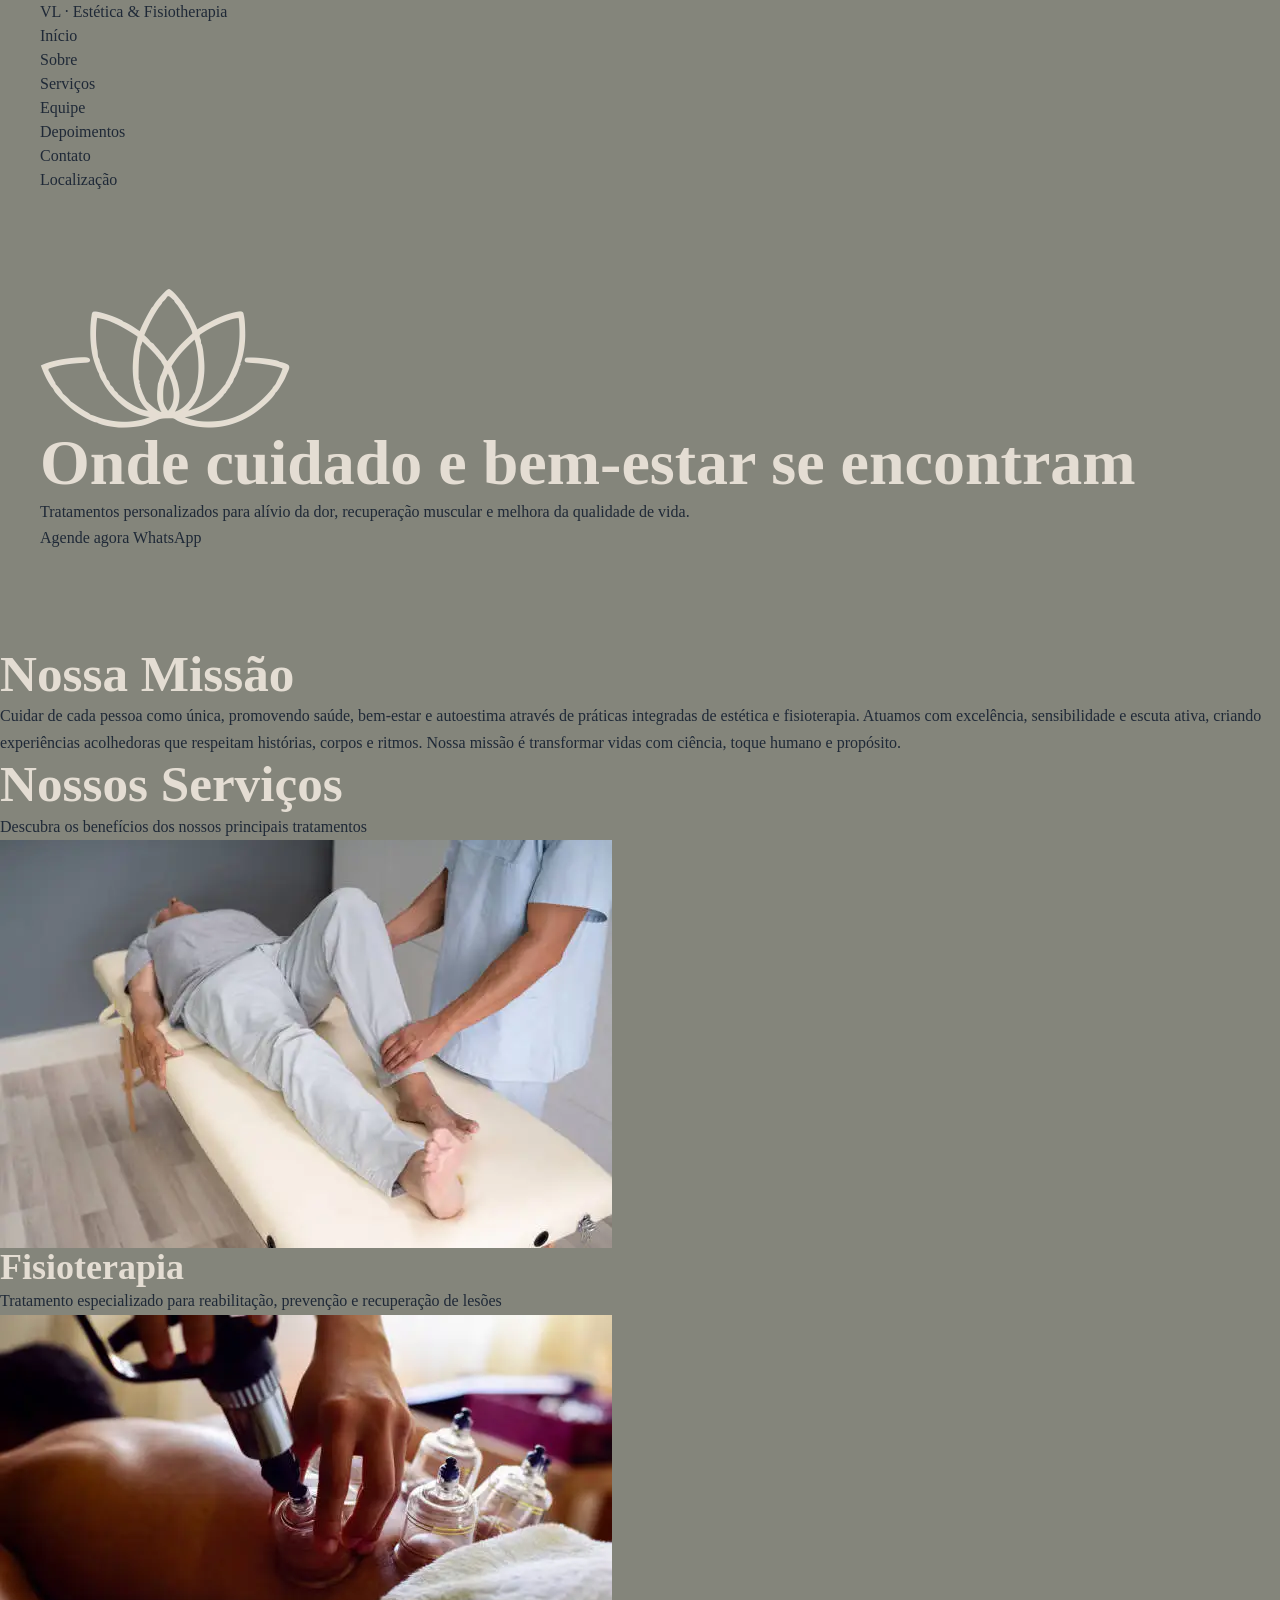
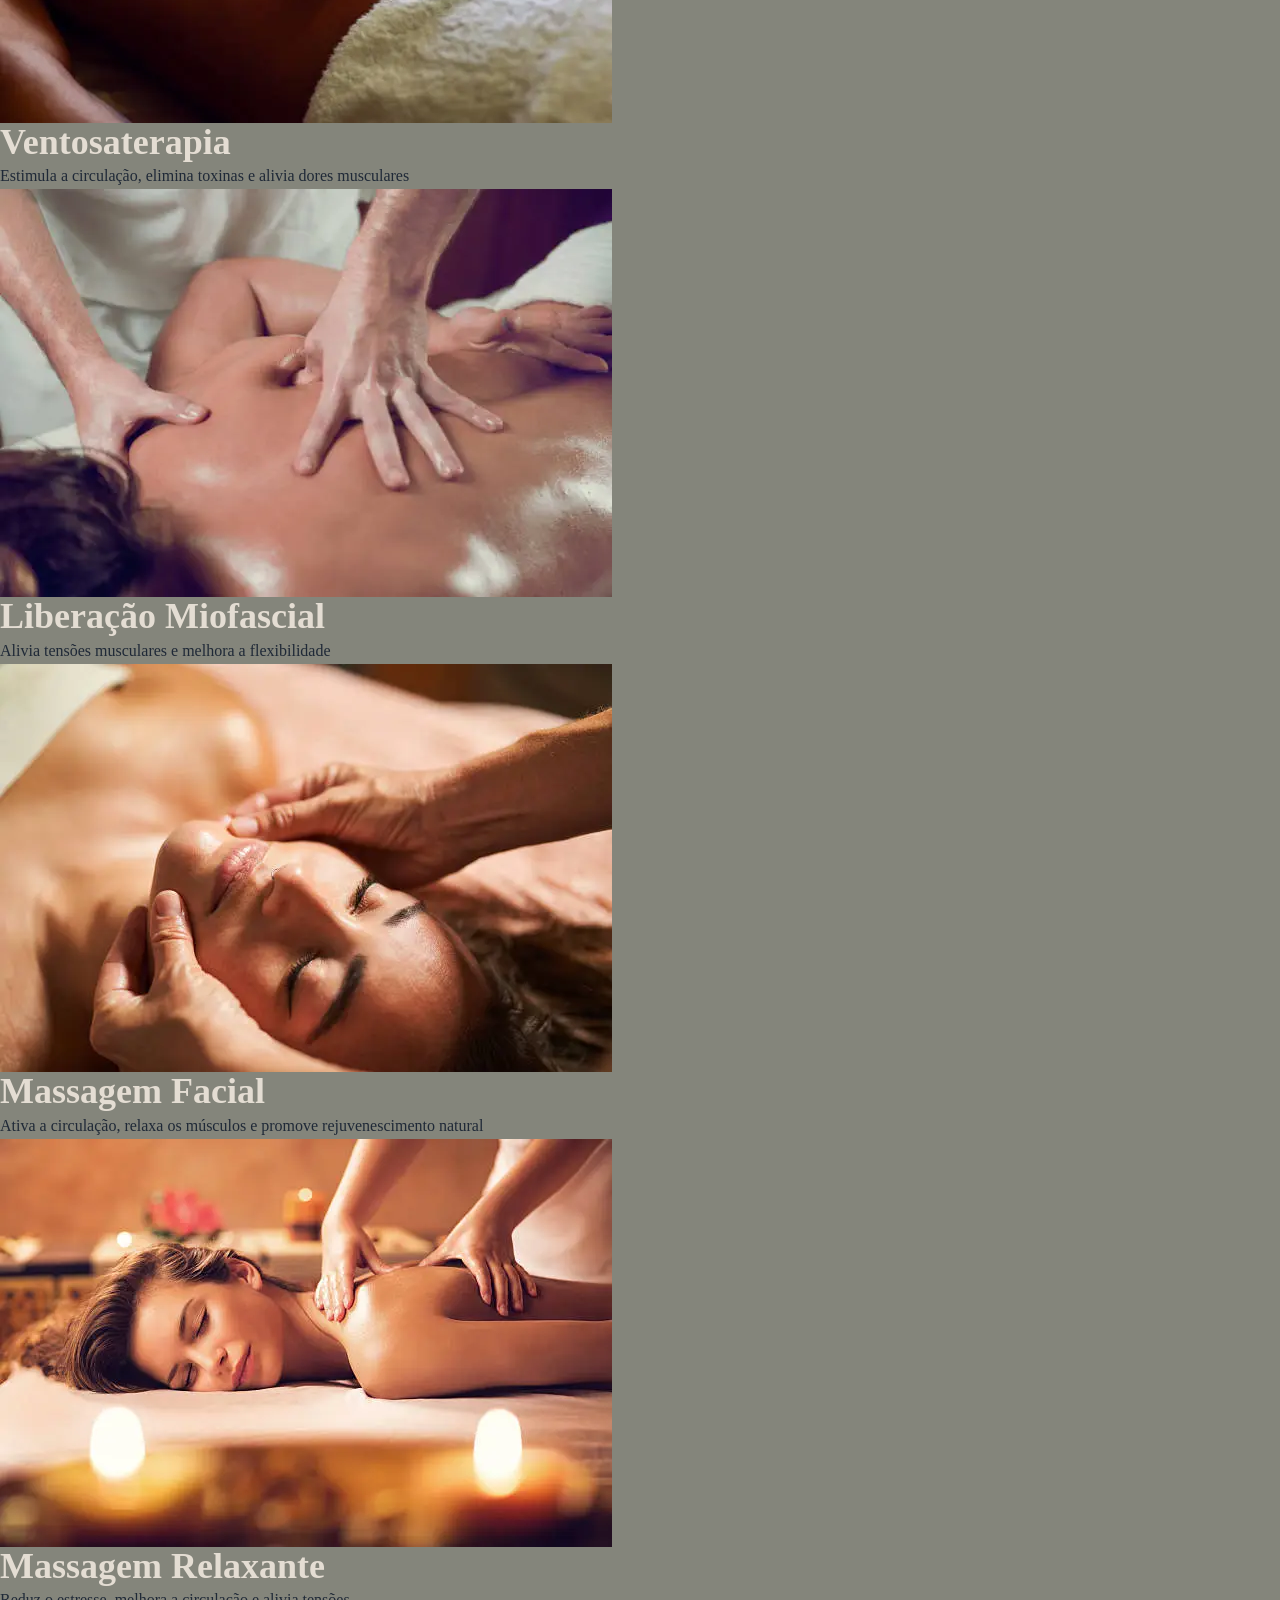
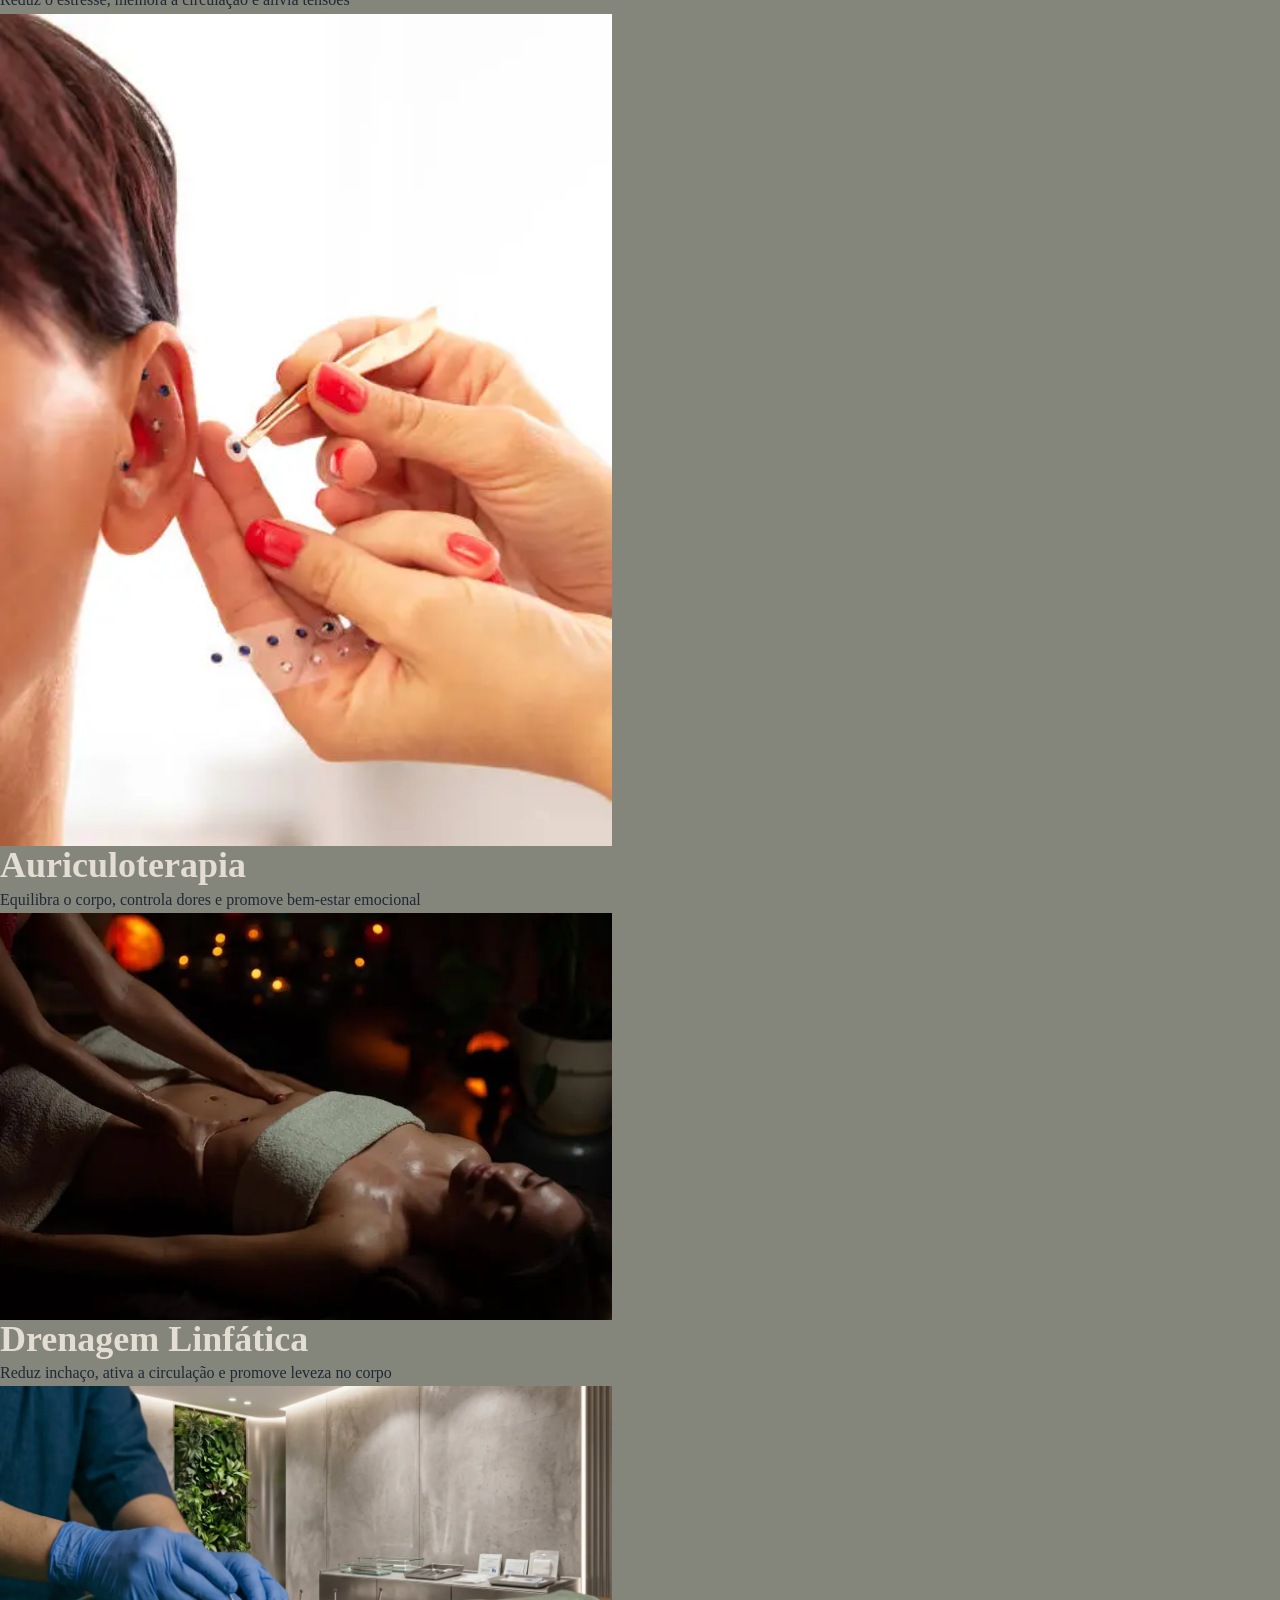
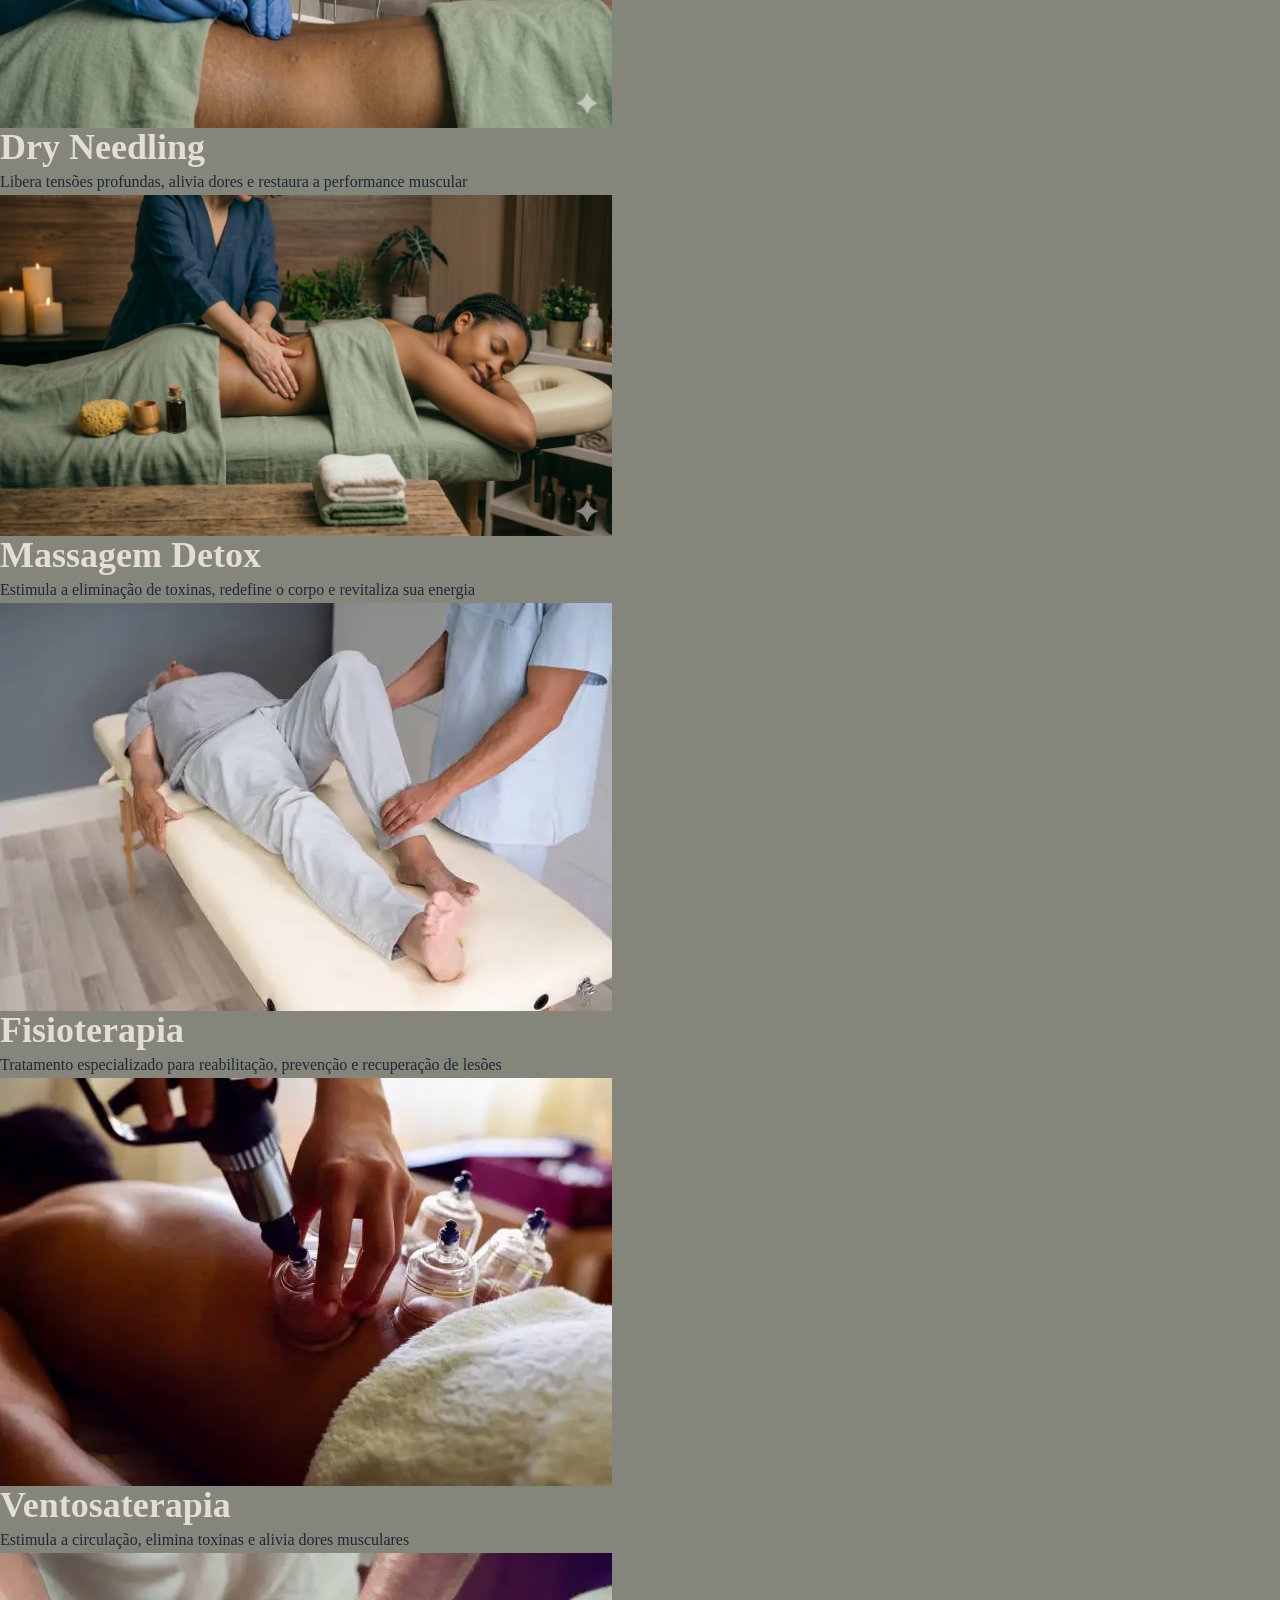
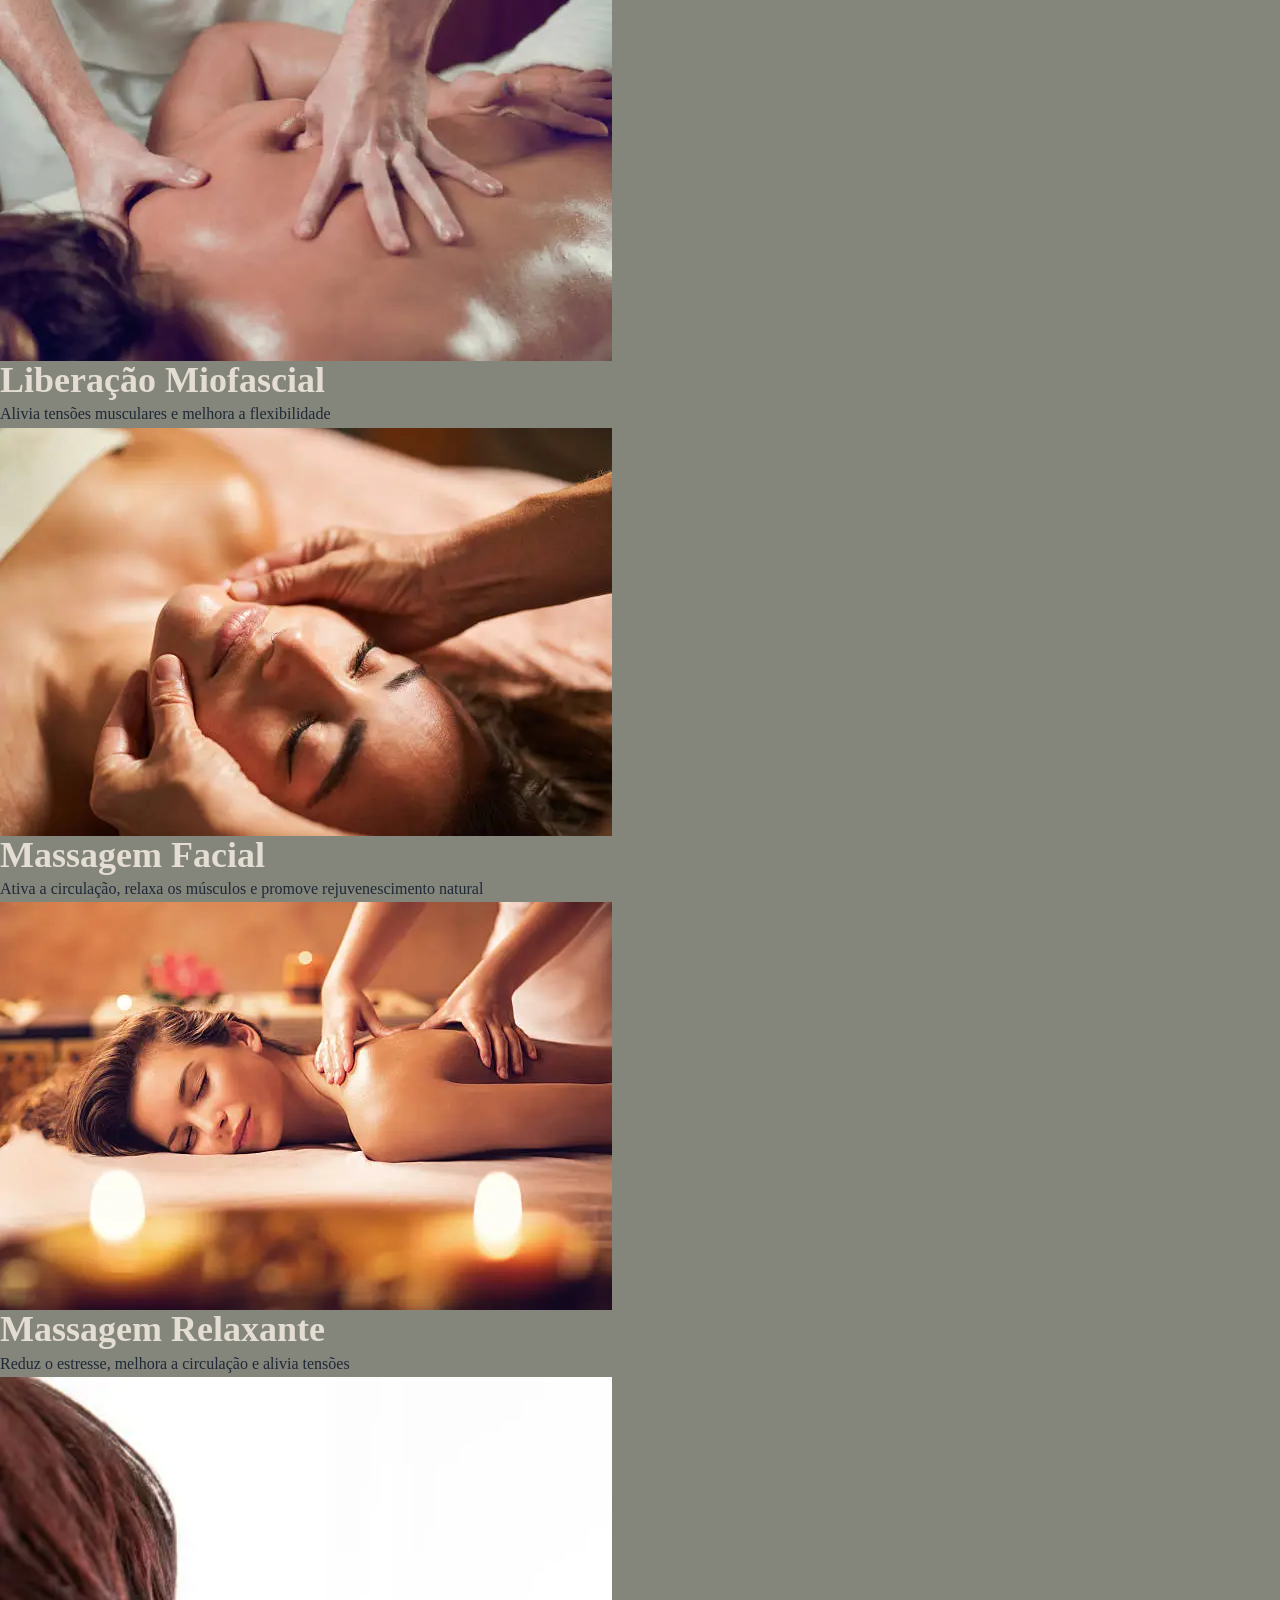
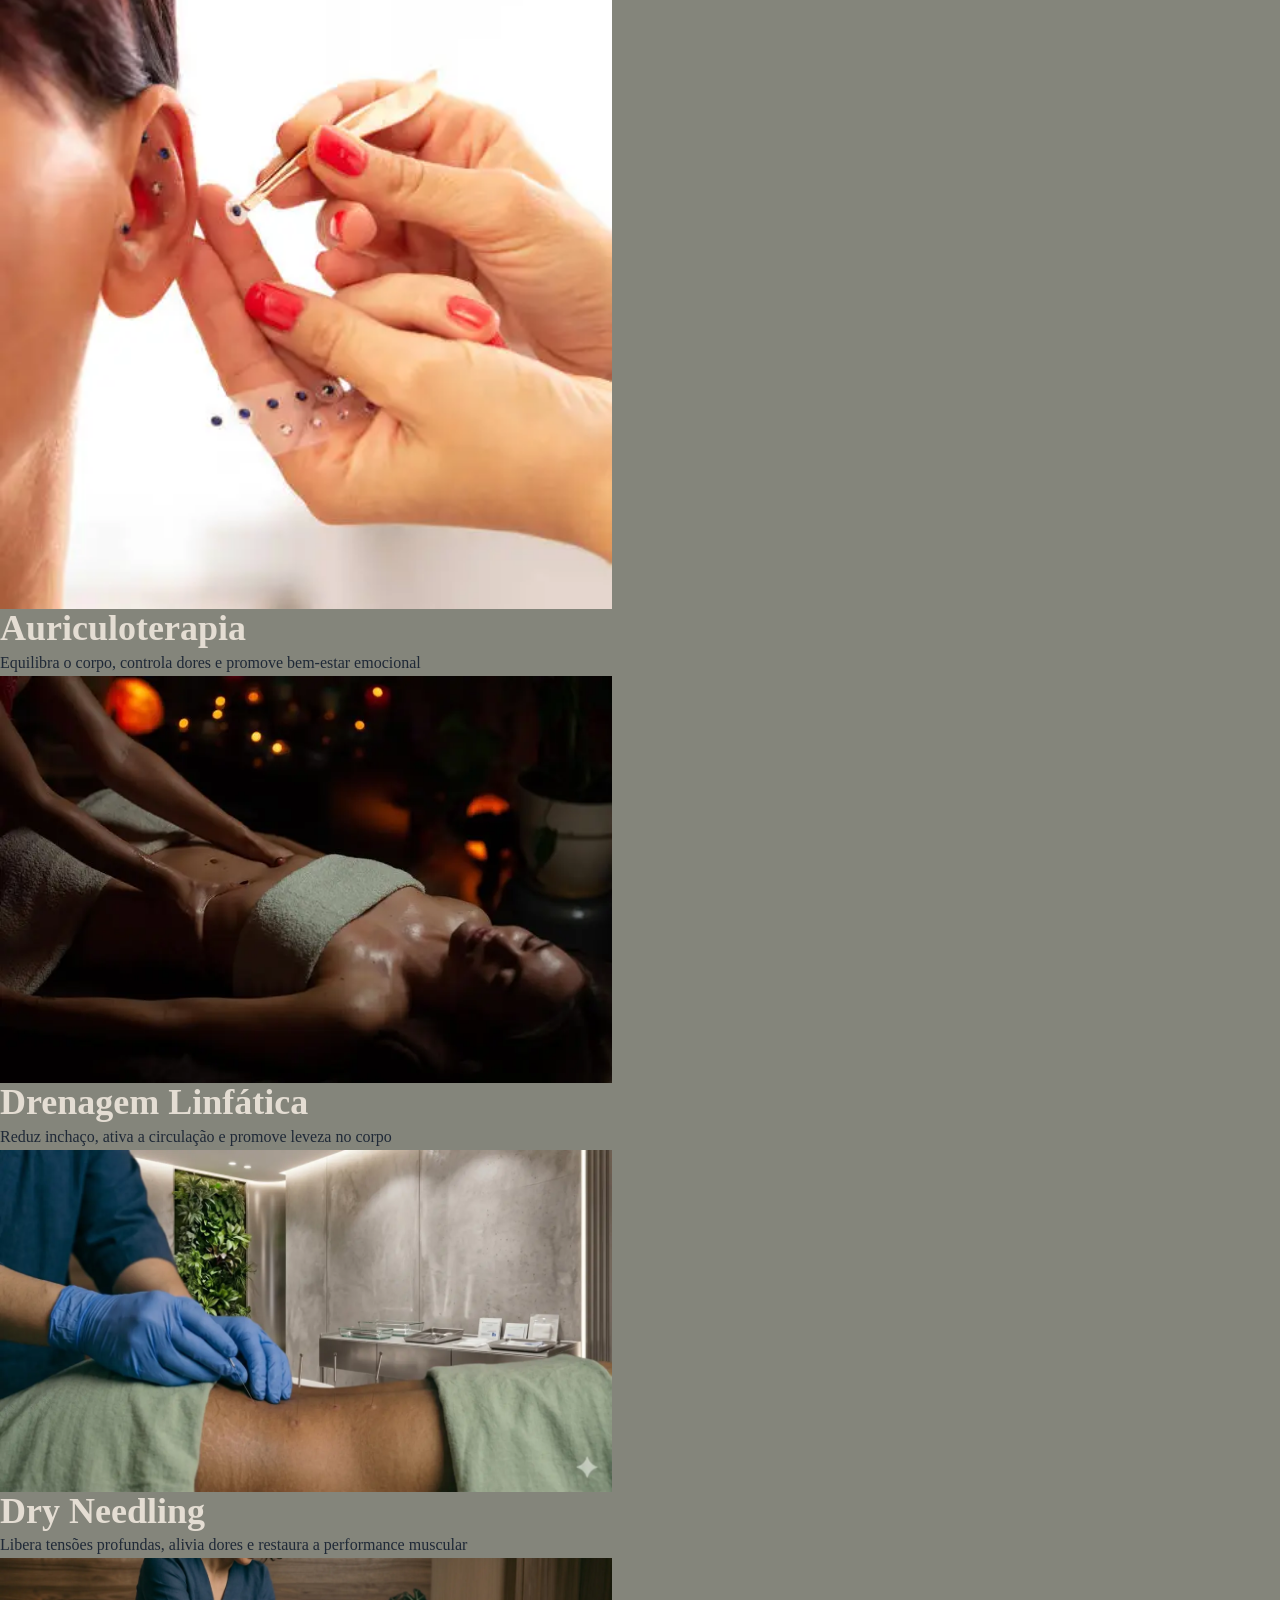
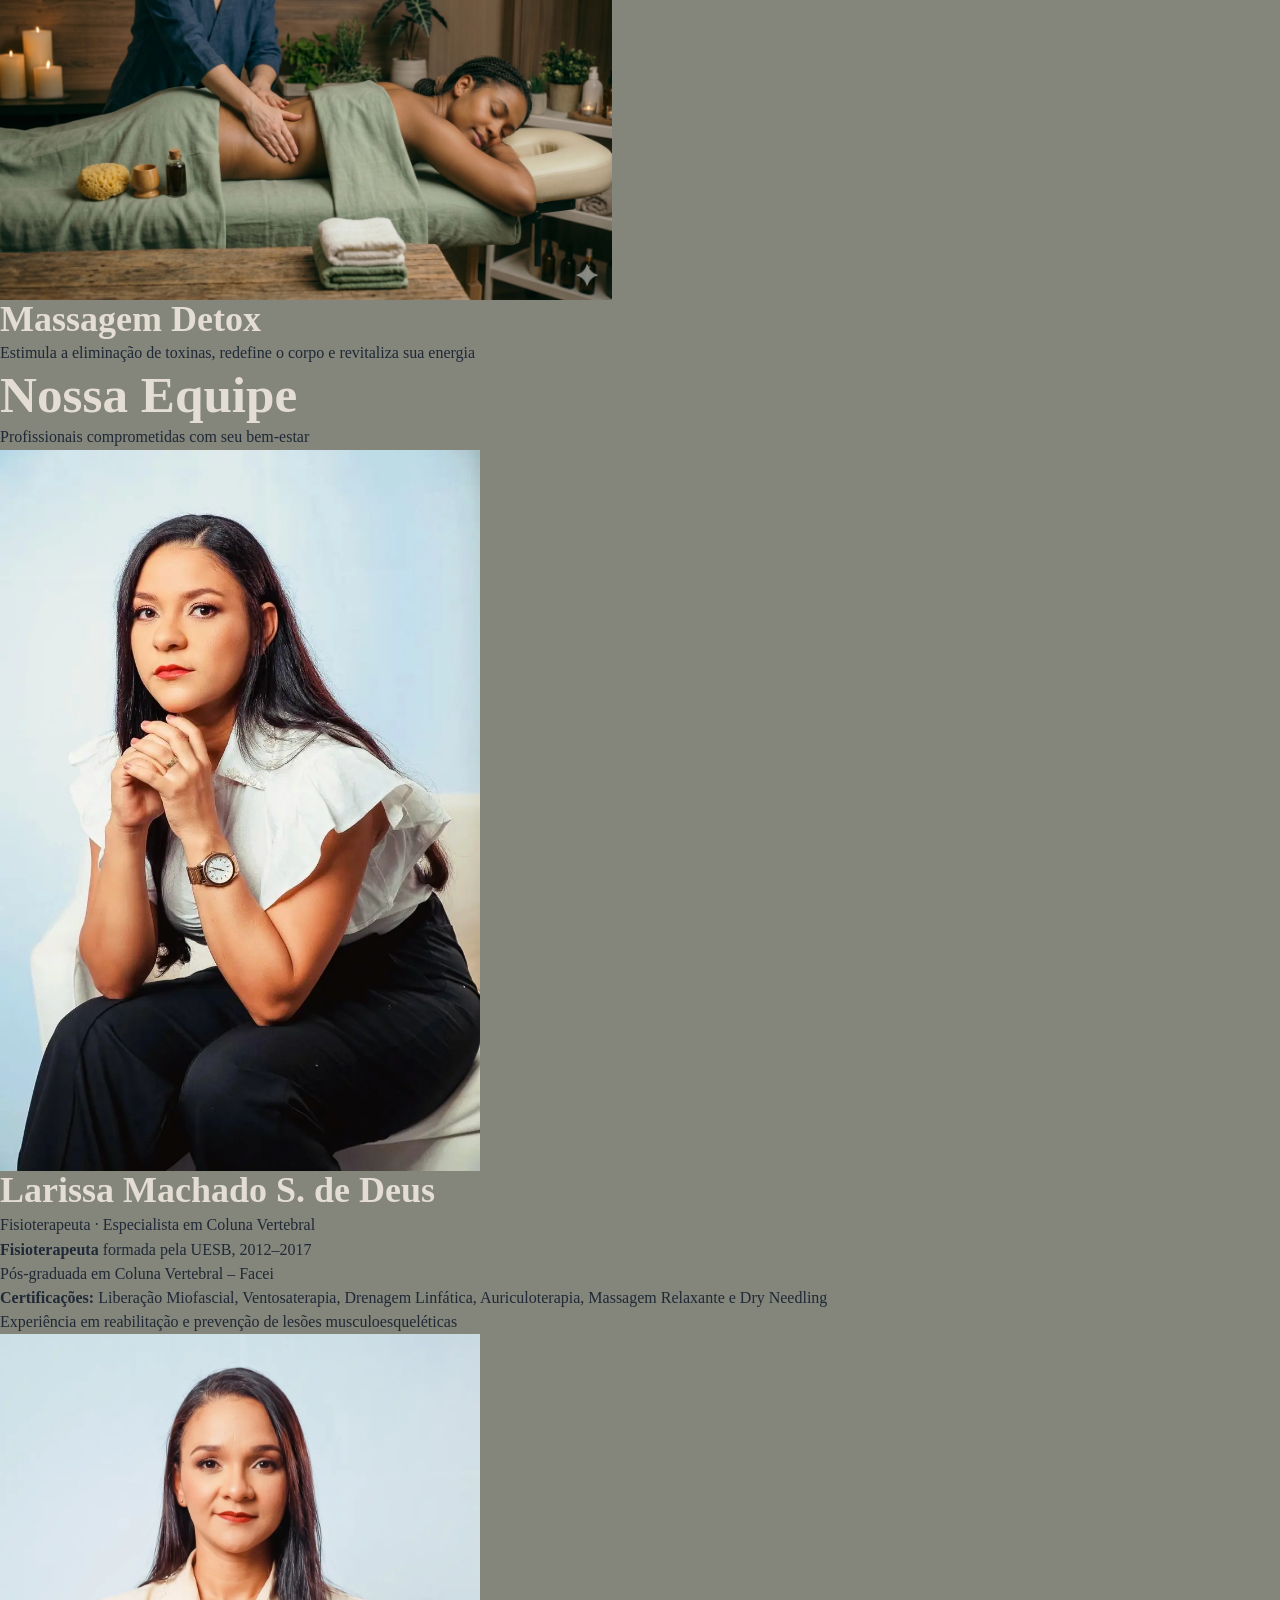
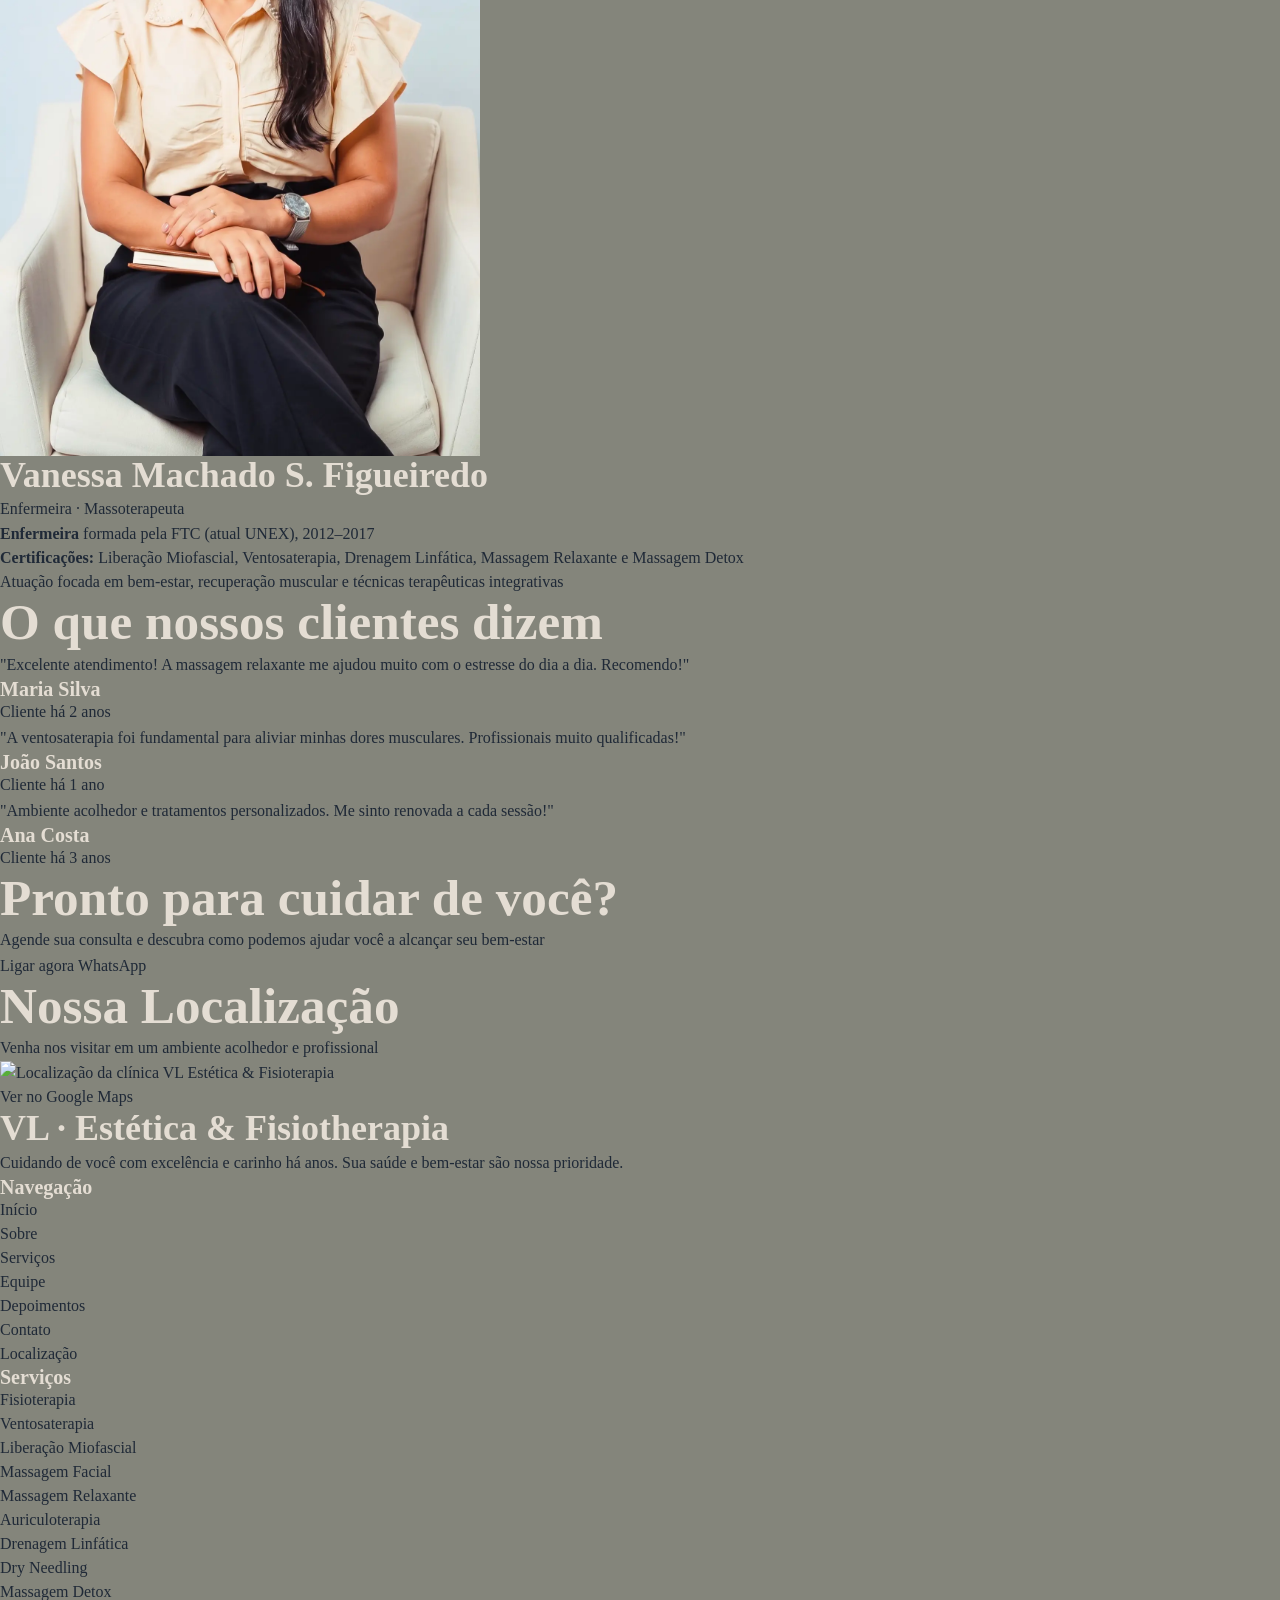
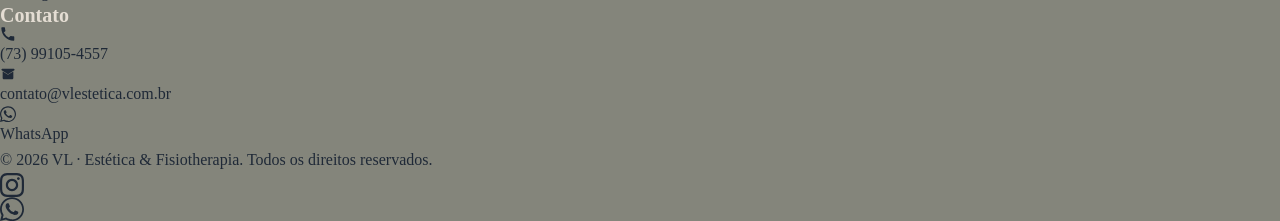
==== index.html @ 0e1a5988 "refactor: padroniza hero section e sistema de containers" ====
<!doctype html>
<html lang="pt-br">
  <head>
    <!-- Basic Meta -->
    <meta charset="UTF-8" />
    <meta
      name="viewport"
      content="width=device-width, initial-scale=1.0"
    />
    <meta
      name="description"
      content="VL · Estética & Fisiotherapia - Clínica especializada em fisioterapia, estética avançada, terapias integrativas e bem-estar personalizado."
    />
    <meta
      name="keywords"
      content="fisioterapia, estética, massagem relaxante, drenagem linfática, ventosaterapia, dry needling, auriculoterapia, Jequié, Bahia"
    />
    <meta
      name="author"
      content="Lucas Silva de Deus - Full Stack Developer"
    />
    <meta
      name="robots"
      content="index, follow"
    />
    <meta
      name="theme-color"
      content="#84857b"
    />

    <!-- Open Graph -->
    <meta
      property="og:locale"
      content="pt_BR"
    />
    <meta
      property="og:type"
      content="website"
    />
    <meta
      property="og:title"
      content="VL · Estética & Fisiotherapia"
    />
    <meta
      property="og:description"
      content="Tratamentos personalizados em fisioterapia, estética e terapias integrativas para saúde, recuperação e bem-estar."
    />
    <meta
      property="og:url"
      content="https://vlestetica.com.br"
    />
    <meta
      property="og:image"
      content="https://vlestetica.com.br/assets/img/logo-large.webp"
    />

    <!-- Twitter -->
    <meta
      name="twitter:card"
      content="summary_large_image"
    />
    <meta
      name="twitter:title"
      content="VL · Estética & Fisiotherapia"
    />
    <meta
      name="twitter:description"
      content="Fisioterapia, estética avançada e terapias integrativas com atendimento humanizado."
    />
    <meta
      name="twitter:image"
      content="https://vlestetica.com.br/assets/img/logo-large.webp"
    />

    <!-- Canonical -->
    <link
      rel="canonical"
      href="https://vlestetica.com.br"
    />

    <!-- Favicon -->
    <link rel="icon" type="image/svg+xml" href="./assets/icons/favicon.svg">
    <link rel="icon" type="image/png" sizes="32x32" href="./assets/icons/favicon-32x32.png">
    <link rel="apple-touch-icon" href="./assets/icons/apple-touch-icon.png">

    <!-- Performance -->
    <link
      rel="preload"
      as="image"
      href="./assets/img/logo-large.webp"
    />

    <!-- Google Fonts -->
    <link
      rel="preconnect"
      href="https://fonts.googleapis.com"
    />
    <link
      rel="preconnect"
      href="https://fonts.gstatic.com"
      crossorigin
    />
    <link
      href="https://fonts.googleapis.com/css2?family=Inter:ital,opsz,wght@0,14..32,100..900;1,14..32,100..900&display=swap"
      rel="stylesheet"
    />

    <!-- CSS -->
    <link
      rel="stylesheet"
      href="./css/main.css"
    />

    <!-- Title -->
    <title>
      VL · Estética & Fisiotherapia
    </title>
  </head>
  <body>
    <header class="header" id="top">
      <div class="container header-container">
        <!-- Brand -->
        <a
          href="#home"
          class="logo"
          aria-label="VL Estética & Fisiotherapia - Voltar ao início"
        >
          <span class="brand-name">
            <span class="vl-highlight">VL</span>
            · Estética & Fisiotherapia
          </span>
        </a>

        <!-- Mobile Menu Button -->
        <button
          class="mobile-menu-toggle"
          type="button"
          aria-label="Abrir menu de navegação"
          aria-expanded="false"
          aria-controls="primary-navigation"
        >
          <span></span>
          <span></span>
          <span></span>
        </button>

        <!-- Navigation -->
        <nav
          class="nav"
          id="primary-navigation"
          aria-label="Menu principal"
        >
          <ul class="nav-list">
            <li class="nav-item">
              <a href="#home" class="nav-link">Início</a>
            </li>

            <li class="nav-item">
              <a href="#about" class="nav-link">Sobre</a>
            </li>

            <li class="nav-item">
              <a href="#services" class="nav-link">Serviços</a>
            </li>

            <li class="nav-item">
              <a href="#equipe" class="nav-link">Equipe</a>
            </li>

            <li class="nav-item">
              <a href="#testimonials" class="nav-link">Depoimentos</a>
            </li>

            <li class="nav-item">
              <a href="#contact" class="nav-link">Contato</a>
            </li>

            <li class="nav-item">
              <a href="#location" class="nav-link">Localização</a>
            </li>
          </ul>
        </nav>
      </div>
    </header>

    <main>
      <section class="hero-section section" id="home">
        <div class="container hero-container">

          <div class="hero-logo-wrapper">
            <img
              src="./assets/img/logo-large.webp"
              alt="VL Estética & Fisioterapia"
              class="hero-logo"
              loading="eager"
              width="250"
              height="250"
            />
          </div>

          <div class="hero-content">
            <h1 class="hero-title">
              Onde cuidado e bem-estar se encontram
            </h1>

            <p class="hero-subtitle">
              Tratamentos personalizados para alívio da dor,
              recuperação muscular e melhora da qualidade de vida.
            </p>

            <div class="hero-actions">
              <a href="#contact" class="btn btn-primary">
                Agende agora
              </a>

              <a
                href="https://wa.me/5573991054557"
                target="_blank"
                rel="noopener noreferrer"
                class="btn btn-outline"
              >
                WhatsApp
              </a>
            </div>
          </div>
        </div>
      </section>

      <section class="mission-section" id="about">
        <div class="mission-overlay"></div>

        <div class="mission-container">
          <div
            class="mission-card"
            data-aos="flip-left"
            data-aos-easing="ease-out-cubic"
            data-aos-duration="2000"
          >
            <h2 class="mission-title">Nossa Missão</h2>

            <p class="mission-text">
              Cuidar de cada pessoa como única, promovendo saúde, bem-estar e
              autoestima através de práticas integradas de estética e
              fisioterapia. Atuamos com excelência, sensibilidade e escuta
              ativa, criando experiências acolhedoras que respeitam histórias,
              corpos e ritmos. Nossa missão é transformar vidas com ciência,
              toque humano e propósito.
            </p>
          </div>
        </div>
      </section>

      <section class="services-section" id="services">
        <div class="services-header">
          <h2 class="services-title">Nossos Serviços</h2>
          <p class="services-subtitle">
            Descubra os benefícios dos nossos principais tratamentos
          </p>
        </div>

        <div class="services-container">

          <div class="services-slider">
            <!-- adição do aria-live -->
            <div
              class="services-wrapper"
              role="region"
              aria-label="Carrossel de serviços"
              aria-live="polite"
            >
              <!-- cards originais (1 ao 9) -->
              <!-- card 1 -->
              <div class="service-card">
                <img
                  src="./assets/img/services-section-fisiotherapy.webp"
                  alt="Sessão de fisioterapia"
                  loading="lazy"
                  width="612"
                  height="612"
                />
                <h3>Fisioterapia</h3>
                <p>
                  Tratamento especializado para reabilitação, prevenção e
                  recuperação de lesões
                </p>
              </div>

              <!-- card 2 -->
              <div class="service-card">
                <img
                  src="./assets/img/services-section-cupping-therapy-612x612.webp"
                  alt="Aplicação de ventosas terapêuticas"
                  loading="lazy"
                  width="612"
                  height="612"
                />
                <h3>Ventosaterapia</h3>
                <p>
                  Estimula a circulação, elimina toxinas e alivia dores musculares
                </p>
              </div>

              <!-- card 3 -->
              <div class="service-card">
                <img
                  src="./assets/img/services-section-myofascial-release-mfr-612x612.webp"
                  alt="Terapia de liberação miofascial"
                  loading="lazy"
                  width="612"
                  height="612"
                />
                <h3>Liberação Miofascial</h3>
                <p>Alivia tensões musculares e melhora a flexibilidade</p>
              </div>

              <!-- card 4 -->
              <div class="service-card">
                <img
                  src="./assets/img/services-section-face-relax-612x612.webp"
                  alt="Massagem facial terapêutica"
                  loading="lazy"
                  width="612"
                  height="612"
                />
                <h3>Massagem Facial</h3>
                <p>
                  Ativa a circulação, relaxa os músculos e promove
                  rejuvenescimento natural
                </p>
              </div>

              <!-- card 5 -->
              <div class="service-card">
                <img
                  src="./assets/img/services-section-relax-massage-612x612.webp"
                  alt="Pessoa recebendo massagem relaxante"
                  loading="lazy"
                  width="612"
                  height="612"
                />
                <h3>Massagem Relaxante</h3>
                <p>Reduz o estresse, melhora a circulação e alivia tensões</p>
              </div>

              <!-- card 6 -->
              <div class="service-card">
                <img
                  src="./assets/img/services-section-auriculotherapy-612x612.webp"
                  alt="Aplicação de auriculoterapia"
                  loading="lazy"
                  width="612"
                  height="612"
                />
                <h3>Auriculoterapia</h3>
                <p>
                  Equilibra o corpo, controla dores e promove bem-estar emocional
                </p>
              </div>

              <!-- card 7 -->
              <div class="service-card">
                <img
                  src="./assets/img/services-section-lymphatic-drainage-massage.webp"
                  alt="Aplicação de drenagem linfática"
                  loading="lazy"
                  width="612"
                  height="612"
                />
                <h3>Drenagem Linfática</h3>
                <p>
                  Reduz inchaço, ativa a circulação e promove leveza no corpo
                </p>
              </div>

              <!-- card 8 -->
              <div class="service-card">
                <img
                  src="./assets/img/services-section-dry-needling-therapy.webp"
                  alt="Aplicação de Dry Needling (agulhamento a seco)"
                  loading="lazy"
                  width="612"
                  height="612"
                />
                <h3>Dry Needling</h3>
                <p>
                  Libera tensões profundas, alivia dores e restaura a performance muscular
                </p>
              </div>

              <!-- card 9 -->
              <div class="service-card">
                <img
                  src="./assets/img/services-section-detox-massage.webp"
                  alt="Aplicação de massagem detox"
                  loading="lazy"
                  width="612"
                  height="612"
                />
                <h3>Massagem Detox</h3>
                <p>
                  Estimula a eliminação de toxinas, redefine o corpo e revitaliza sua energia
                </p>
              </div>

              <!-- DUPLICAÇÃO (loop perfeito) -->
<!-- card 1 -->
              <div class="service-card">
                <img
                  src="./assets/img/services-section-fisiotherapy.webp"
                  alt="Sessão de fisioterapia"
                  loading="lazy"
                  width="612"
                  height="612"
                />
                <h3>Fisioterapia</h3>
                <p>
                  Tratamento especializado para reabilitação, prevenção e
                  recuperação de lesões
                </p>
              </div>

              <!-- card 2 -->
              <div class="service-card">
                <img
                  src="./assets/img/services-section-cupping-therapy-612x612.webp"
                  alt="Aplicação de ventosas terapêuticas"
                  loading="lazy"
                  width="612"
                  height="612"
                />
                <h3>Ventosaterapia</h3>
                <p>
                  Estimula a circulação, elimina toxinas e alivia dores musculares
                </p>
              </div>

              <!-- card 3 -->
              <div class="service-card">
                <img
                  src="./assets/img/services-section-myofascial-release-mfr-612x612.webp"
                  alt="Terapia de liberação miofascial"
                  loading="lazy"
                  width="612"
                  height="612"
                />
                <h3>Liberação Miofascial</h3>
                <p>Alivia tensões musculares e melhora a flexibilidade</p>
              </div>

              <!-- card 4 -->
              <div class="service-card">
                <img
                  src="./assets/img/services-section-face-relax-612x612.webp"
                  alt="Massagem facial terapêutica"
                  loading="lazy"
                  width="612"
                  height="612"
                />
                <h3>Massagem Facial</h3>
                <p>
                  Ativa a circulação, relaxa os músculos e promove
                  rejuvenescimento natural
                </p>
              </div>

              <!-- card 5 -->
              <div class="service-card">
                <img
                  src="./assets/img/services-section-relax-massage-612x612.webp"
                  alt="Pessoa recebendo massagem relaxante"
                  loading="lazy"
                  width="612"
                  height="612"
                />
                <h3>Massagem Relaxante</h3>
                <p>Reduz o estresse, melhora a circulação e alivia tensões</p>
              </div>

              <!-- card 6 -->
              <div class="service-card">
                <img
                  src="./assets/img/services-section-auriculotherapy-612x612.webp"
                  alt="Aplicação de auriculoterapia"
                  loading="lazy"
                  width="612"
                  height="612"
                />
                <h3>Auriculoterapia</h3>
                <p>
                  Equilibra o corpo, controla dores e promove bem-estar emocional
                </p>
              </div>

              <!-- card 7 -->
              <div class="service-card">
                <img
                  src="./assets/img/services-section-lymphatic-drainage-massage.webp"
                  alt="Aplicação de drenagem linfática"
                  loading="lazy"
                  width="612"
                  height="612"
                />
                <h3>Drenagem Linfática</h3>
                <p>
                  Reduz inchaço, ativa a circulação e promove leveza no corpo
                </p>
              </div>

              <!-- card 8 -->
              <div class="service-card">
                <img
                  src="./assets/img/services-section-dry-needling-therapy.webp"
                  alt="Aplicação de Dry Needling (agulhamento a seco)"
                  loading="lazy"
                  width="612"
                  height="612"
                />
                <h3>Dry Needling</h3>
                <p>
                  Libera tensões profundas, alivia dores e restaura a performance muscular
                </p>
              </div>

              <!-- card 9 -->
              <div class="service-card">
                <img
                  src="./assets/img/services-section-detox-massage.webp"
                  alt="Aplicação de massagem detox"
                  loading="lazy"
                  width="612"
                  height="612"
                />
                <h3>Massagem Detox</h3>
                <p>
                  Estimula a eliminação de toxinas, redefine o corpo e revitaliza sua energia
                </p>
              </div>
          </div>
        </div>
      </section>

      <!-- Team Section -->
      <section class="team-section" id="equipe">
        <div class="team-container">
          <header class="team-header" data-aos="fade-up">
            <h2 class="team-title">Nossa Equipe</h2>
            <p class="team-subtitle">
              Profissionais comprometidas com seu bem-estar
            </p>
          </header>

          <!-- Member 1: image left, text right -->
          <article class="team-member" data-aos="fade-up" data-aos-delay="100">
            <div class="team-photo">
              <!-- Substituir o src pelas fotos em .png com fundo recortado -->
              <img
                src="./assets/img/team-01.webp"
                alt="Larissa - Fisioterapeuta"
                class="portrait"
                loading="lazy"
                width="480"
                height="auto"
              />
            </div>
            <div class="team-content">
              <h3 class="member-name">Larissa Machado S. de Deus</h3>
              <p class="member-role">
                Fisioterapeuta · Especialista em Coluna Vertebral
              </p>
              <ul class="member-bio">
                <li>
                  <strong>Fisioterapeuta</strong> formada pela UESB, 2012–2017
                </li>

                <li>Pós-graduada em Coluna Vertebral – Facei</li>

                <li>
                  <strong>Certificações:</strong>
                  Liberação Miofascial, Ventosaterapia, Drenagem Linfática,
                  Auriculoterapia, Massagem Relaxante e Dry Needling
                </li>

                <li>
                  Experiência em reabilitação e prevenção de lesões
                  musculoesqueléticas
                </li>
              </ul>
            </div>
          </article>

          <!-- Member 2: image right, text left -->
          <article
            class="team-member reverse"
            data-aos="fade-up"
            data-aos-delay="200"
          >
            <div class="team-photo">
              <img
                src="./assets/img/team-02.webp"
                alt="Vanessa - Esteticista"
                class="portrait"
                loading="lazy"
                width="480"
                height="auto"
              />
            </div>
            <div class="team-content">
              <h3 class="member-name">Vanessa Machado S. Figueiredo</h3>
              <p class="member-role">Enfermeira · Massoterapeuta</p>
              <ul class="member-bio">
                <li>
                  <strong>Enfermeira</strong> formada pela FTC (atual UNEX),
                  2012–2017
                </li>

                <li>
                  <strong>Certificações:</strong>
                  Liberação Miofascial, Ventosaterapia, Drenagem Linfática,
                  Massagem Relaxante e Massagem Detox
                </li>

                <li>
                  Atuação focada em bem-estar, recuperação muscular e técnicas
                  terapêuticas integrativas
                </li>
              </ul>
            </div>
          </article>
        </div>
      </section>

      <!-- Testimonials Section -->
      <section class="testimonials" id="testimonials">
        <div class="testimonials-container">
          <h2 class="testimonials-title">O que nossos clientes dizem</h2>
          <div class="testimonials-grid">
            <div
              class="testimonial-card"
              data-aos="fade-up"
              data-aos-delay="100"
            >
              <div class="testimonial-content">
                <p>
                  "Excelente atendimento! A massagem relaxante me ajudou muito
                  com o estresse do dia a dia. Recomendo!"
                </p>
              </div>
              <div class="testimonial-author">
                <h4>Maria Silva</h4>
                <span>Cliente há 2 anos</span>
              </div>
            </div>

            <div
              class="testimonial-card"
              data-aos="fade-up"
              data-aos-delay="200"
            >
              <div class="testimonial-content">
                <p>
                  "A ventosaterapia foi fundamental para aliviar minhas dores
                  musculares. Profissionais muito qualificadas!"
                </p>
              </div>
              <div class="testimonial-author">
                <h4>João Santos</h4>
                <span>Cliente há 1 ano</span>
              </div>
            </div>

            <div
              class="testimonial-card"
              data-aos="fade-up"
              data-aos-delay="300"
            >
              <div class="testimonial-content">
                <p>
                  "Ambiente acolhedor e tratamentos personalizados. Me sinto
                  renovada a cada sessão!"
                </p>
              </div>
              <div class="testimonial-author">
                <h4>Ana Costa</h4>
                <span>Cliente há 3 anos</span>
              </div>
            </div>
          </div>
        </div>
      </section>

      <!-- Call to Action Section -->
      <section class="cta" id="contact">
        <div class="cta-container">
          <div class="cta-content" data-aos="zoom-in">
            <h2 class="cta-title">Pronto para cuidar de você?</h2>
            <p class="cta-subtitle">
              Agende sua consulta e descubra como podemos ajudar você a alcançar
              seu bem-estar
            </p>
            <div class="cta-buttons">
              <a href="tel:+5573991054557" class="btn-primary">Ligar agora</a>
              <a
                href="https://wa.me/5573991054557"
                class="btn-secondary"
                target="_blank"
                rel="noopener"
                >WhatsApp</a
              >
            </div>
          </div>
        </div>
      </section>

      <!-- Location Section -->
      <section class="location-section" id="location">
        <div class="location-container">
          <h2 class="location-title">Nossa Localização</h2>
          <p class="location-subtitle">
            Venha nos visitar em um ambiente acolhedor e profissional
          </p>

          <div class="map-container">

            <a 
              href="https://www.google.com/maps/dir/?api=1&destination=-13.8525218,-40.087461" 
              target="_blank" 
              rel="noopener noreferrer"
              class="btn-route"
            >
            
              <img 
                src="assets/img/vl-final-map.png" 
                alt="Localização da clínica VL Estética & Fisioterapia"
                class="map-image"
                loading="lazy"
              />

              <div class="map-overlay">
                <span>Ver no Google Maps</span>
              </div>
            </a>
          </div>
        </div>
      </section>
    </main>

    <!-- Footer -->
    <footer class="footer">
      <div class="footer-container">
        <div class="footer-content">
          <div class="footer-brand">
            <h3 class="footer-logo">
              <span class="vl-highlight">VL</span> · Estética & Fisiotherapia
            </h3>
            <p class="footer-description">
              Cuidando de você com excelência e carinho há anos. Sua saúde e
              bem-estar são nossa prioridade.
            </p>
          </div>

          <div class="footer-links">
            <div class="footer-section">
              <h4>Navegação</h4>
              <ul>
                <li><a href="#home">Início</a></li>
                <li><a href="#about">Sobre</a></li>
                <li><a href="#services">Serviços</a></li>
                <li><a href="#equipe">Equipe</a></li>
                <li><a href="#testimonials">Depoimentos</a></li>
                <li><a href="#contact">Contato</a></li>
                <li><a href="#location">Localização</a></li>
              </ul>
            </div>

            <div class="footer-section">
              <h4>Serviços</h4>
              <ul>
                <li><a href="#services">Fisioterapia</a></li>
                <li><a href="#services">Ventosaterapia</a></li>
                <li><a href="#services">Liberação Miofascial</a></li>
                <li><a href="#services">Massagem Facial</a></li>
                <li><a href="#services">Massagem Relaxante</a></li>
                <li><a href="#services">Auriculoterapia</a></li>
                <li><a href="#services">Drenagem Linfática</a></li>
                <li><a href="#services">Dry Needling</a></li>
                <li><a href="#services">Massagem Detox</a></li>
              </ul>
            </div>

            <div class="footer-section">
              <h4>Contato</h4>
              <ul>
                <li>
                  <a href="tel:+5573991054557">
                    <svg width="16" height="16" viewBox="0 0 24 24" fill="currentColor">
                      <path d="M6.6 10.8a15.1 15.1 0 006.6 6.6l2.2-2.2c.3-.3.7-.4 1.1-.3 1.2.4 2.5.6 3.9.6.6 0 1 .4 1 1V21c0 .6-.4 1-1 1C10.3 22 2 13.7 2 3c0-.6.4-1 1-1h3.5c.6 0 1 .4 1 1 0 1.4.2 2.7.6 3.9.1.4 0 .8-.3 1.1l-2.2 2.2z"/>
                    </svg>
                    (73) 99105-4557
                  </a>
                </li>
                
                <li>
                  <a href="mailto:contato@vlestetica.com.br">
                    <svg width="16" height="16" viewBox="0 0 24 24" fill="currentColor">
                      <path d="M20 4H4c-1.1 0-2 .9-2 2v.01l10 6.3 10-6.3V6c0-1.1-.9-2-2-2zm0 4.25l-8 5-8-5V18c0 1.1.9 2 2 2h12c1.1 0 2-.9 2-2V8.25z"/>
                    </svg>
                    contato@vlestetica.com.br
                  </a>
                </li>

                <li>
                  <a href="https://wa.me/5573991054557" target="_blank" rel="noopener">
                    <svg width="16" height="16" viewBox="0 0 32 32" fill="currentColor">
                      <path d="M16 .396C7.163.396 0 7.56 0 16.396c0 2.89.756 5.6 2.08 7.94L0 32l7.87-2.06a15.94 15.94 0 008.13 2.24c8.837 0 16-7.164 16-16S24.837.396 16 .396zm0 29.24c-2.55 0-5.04-.68-7.22-1.97l-.52-.31-4.67 1.22 1.24-4.55-.34-.56a13.62 13.62 0 01-2.1-7.07c0-7.52 6.12-13.64 13.64-13.64s13.64 6.12 13.64 13.64-6.12 13.64-13.64 13.64zm7.45-10.23c-.41-.21-2.43-1.2-2.81-1.34-.38-.14-.66-.21-.94.21-.28.41-1.08 1.34-1.32 1.62-.24.28-.49.31-.9.1-.41-.21-1.73-.64-3.3-2.04-1.22-1.09-2.04-2.43-2.28-2.84-.24-.41-.03-.63.18-.83.19-.19.41-.49.62-.73.21-.24.28-.41.41-.69.14-.28.07-.52-.03-.73-.1-.21-.94-2.27-1.29-3.11-.34-.82-.68-.71-.94-.72-.24-.01-.52-.01-.8-.01s-.73.1-1.11.52c-.38.41-1.45 1.41-1.45 3.43s1.49 3.98 1.7 4.26c.21.28 2.93 4.48 7.11 6.28.99.43 1.77.69 2.38.88 1 .32 1.91.27 2.63.16.8-.12 2.43-.99 2.77-1.95.34-.96.34-1.78.24-1.95-.1-.17-.38-.28-.79-.48z"/>
                    </svg>
                    WhatsApp
                  </a>
                </li>
              </ul>
            </div>
          </div>
        </div>

        <div class="footer-bottom">
          <div class="footer-bottom-content">
            <p class="footer-copyright">
              © <span id="year"></span> VL · Estética & Fisiotherapia. Todos os direitos reservados.
            </p>
            
            <div class="footer-social">
              <!-- INSTAGRAM -->
              <a href="https://www.instagram.com/vl_estetica.fisioterapia/" target="_blank" rel="noopener" aria-label="Instagram" class="social-link">
                <svg width="24" height="24" viewBox="0 0 24 24" fill="currentColor">
                  <path d="M12 2.163c3.204 0 3.584.012 4.85.07 3.252.148 4.771 1.691 4.919 4.919.058 1.265.069 1.645.069 4.849 0 3.205-.012 3.584-.069 4.849-.149 3.225-1.664 4.771-4.919 4.919-1.266.058-1.644.07-4.85.07-3.204 0-3.584-.012-4.849-.07-3.26-.149-4.771-1.699-4.919-4.92-.058-1.265-.07-1.644-.07-4.849 0-3.204.013-3.583.07-4.849.149-3.227 1.664-4.771 4.919-4.919 1.266-.057 1.645-.069 4.849-.069zm0-2.163c-3.259 0-3.667.014-4.947.072-4.358.2-6.78 2.618-6.98 6.98-.059 1.281-.073 1.689-.073 4.948 0 3.259.014 3.668.072 4.948.2 4.358 2.618 6.78 6.98 6.98 1.281.058 1.689.072 4.948.072 3.259 0 3.668-.014 4.948-.072 4.354-.2 6.782-2.618 6.979-6.98.059-1.28.073-1.689.073-4.948 0-3.259-.014-3.667-.072-4.947-.196-4.354-2.617-6.78-6.979-6.98-1.281-.059-1.69-.073-4.949-.073zm0 5.838c-3.403 0-6.162 2.759-6.162 6.162s2.759 6.163 6.162 6.163 6.162-2.759 6.162-6.163c0-3.403-2.759-6.162-6.162-6.162zm0 10.162c-2.209 0-4-1.79-4-4 0-2.209 1.791-4 4-4s4 1.791 4 4c0 2.21-1.791 4-4 4zm6.406-11.845c-.796 0-1.441.645-1.441 1.44s.645 1.44 1.441 1.44c.795 0 1.439-.645 1.439-1.44s-.644-1.44-1.439-1.44z"/>
                </svg>
              </a>
              <!-- WHATSAPP -->
              <a href="https://wa.me/5573991054557" target="_blank" rel="noopener" aria-label="WhatsApp" class="social-link">
                <svg width="24" height="24" viewBox="0 0 32 32" fill="currentColor">
                  <path d="M16 .396C7.163.396 0 7.56 0 16.396c0 2.89.756 5.6 2.08 7.94L0 32l7.87-2.06a15.94 15.94 0 008.13 2.24c8.837 0 16-7.164 16-16S24.837.396 16 .396zm0 29.24c-2.55 0-5.04-.68-7.22-1.97l-.52-.31-4.67 1.22 1.24-4.55-.34-.56a13.62 13.62 0 01-2.1-7.07c0-7.52 6.12-13.64 13.64-13.64s13.64 6.12 13.64 13.64-6.12 13.64-13.64 13.64zm7.45-10.23c-.41-.21-2.43-1.2-2.81-1.34-.38-.14-.66-.21-.94.21-.28.41-1.08 1.34-1.32 1.62-.24.28-.49.31-.9.1-.41-.21-1.73-.64-3.3-2.04-1.22-1.09-2.04-2.43-2.28-2.84-.24-.41-.03-.63.18-.83.19-.19.41-.49.62-.73.21-.24.28-.41.41-.69.14-.28.07-.52-.03-.73-.1-.21-.94-2.27-1.29-3.11-.34-.82-.68-.71-.94-.72-.24-.01-.52-.01-.8-.01s-.73.1-1.11.52c-.38.41-1.45 1.41-1.45 3.43s1.49 3.98 1.7 4.26c.21.28 2.93 4.48 7.11 6.28.99.43 1.77.69 2.38.88 1 .32 1.91.27 2.63.16.8-.12 2.43-.99 2.77-1.95.34-.96.34-1.78.24-1.95-.1-.17-.38-.28-.79-.48z"/>
                </svg>
              </a>
            </div>
          </div>
        </div>
      </div>
    </footer>

    <!-- JavaScript -->
    <script src="./js/main.js"></script>
  </body>
</html>
---- css/main.css ----
/* =========================
    BASE
========================= */

@import url('./base/reset.css');
@import url('./base/variables.css');
@import url('./base/typography.css');
@import url('./base/globals.css');
@import url('./base/animations.css');

/* =========================
    LAYOUT
========================= */

@import url('./layout/header.css');
@import url('./layout/hero.css');
@import url('./layout/sections.css');
@import url('./layout/footer.css');
@import url('./layout/grid.css');

/* =========================
    COMPONENTS
========================= */

@import url('./components/buttons.css');
@import url('./components/cards.css');
@import url('./components/slider.css');
@import url('./components/testimonials.css');
@import url('./components/overlays.css');
@import url('./components/social.css');

/* =========================
    UTILITIES
========================= */

@import url('./utilities/spacing.css');
@import url('./utilities/containers.css');
@import url('./utilities/helpers.css');
@import url('./utilities/responsive.css');
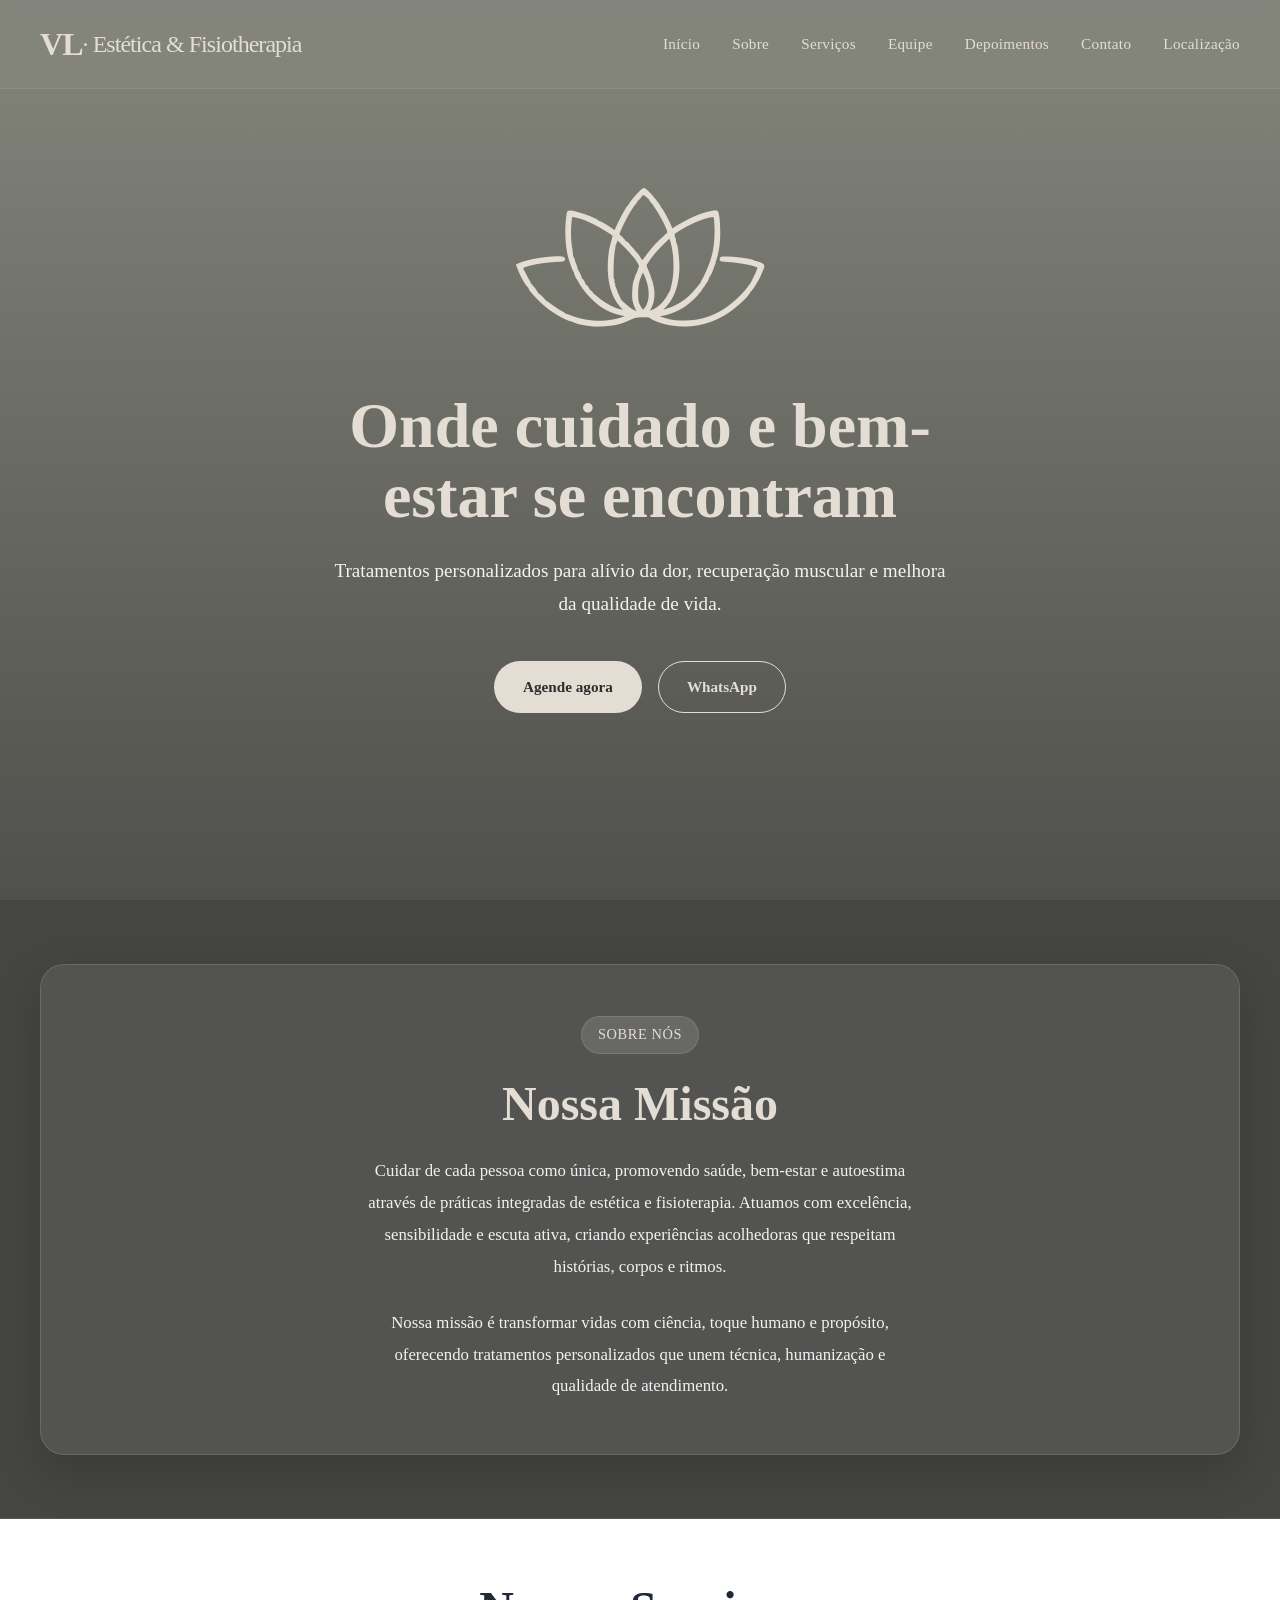
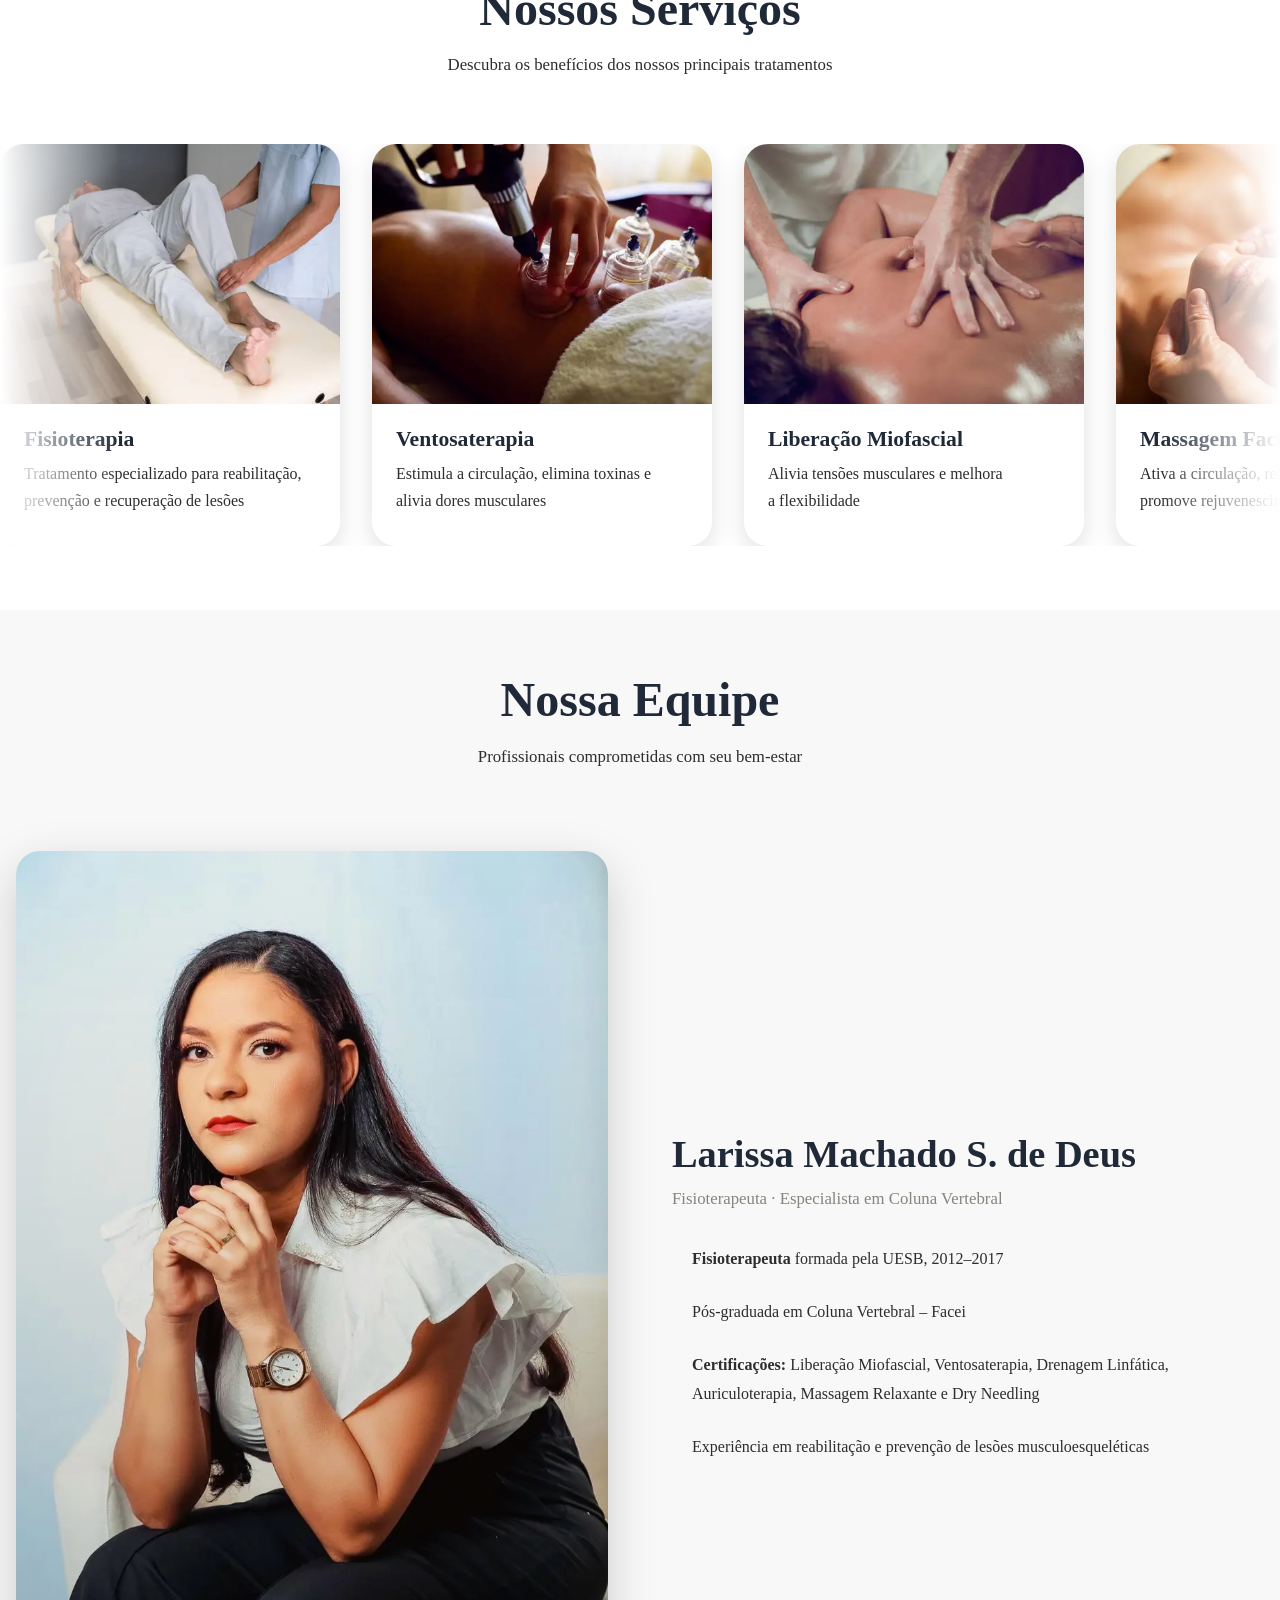
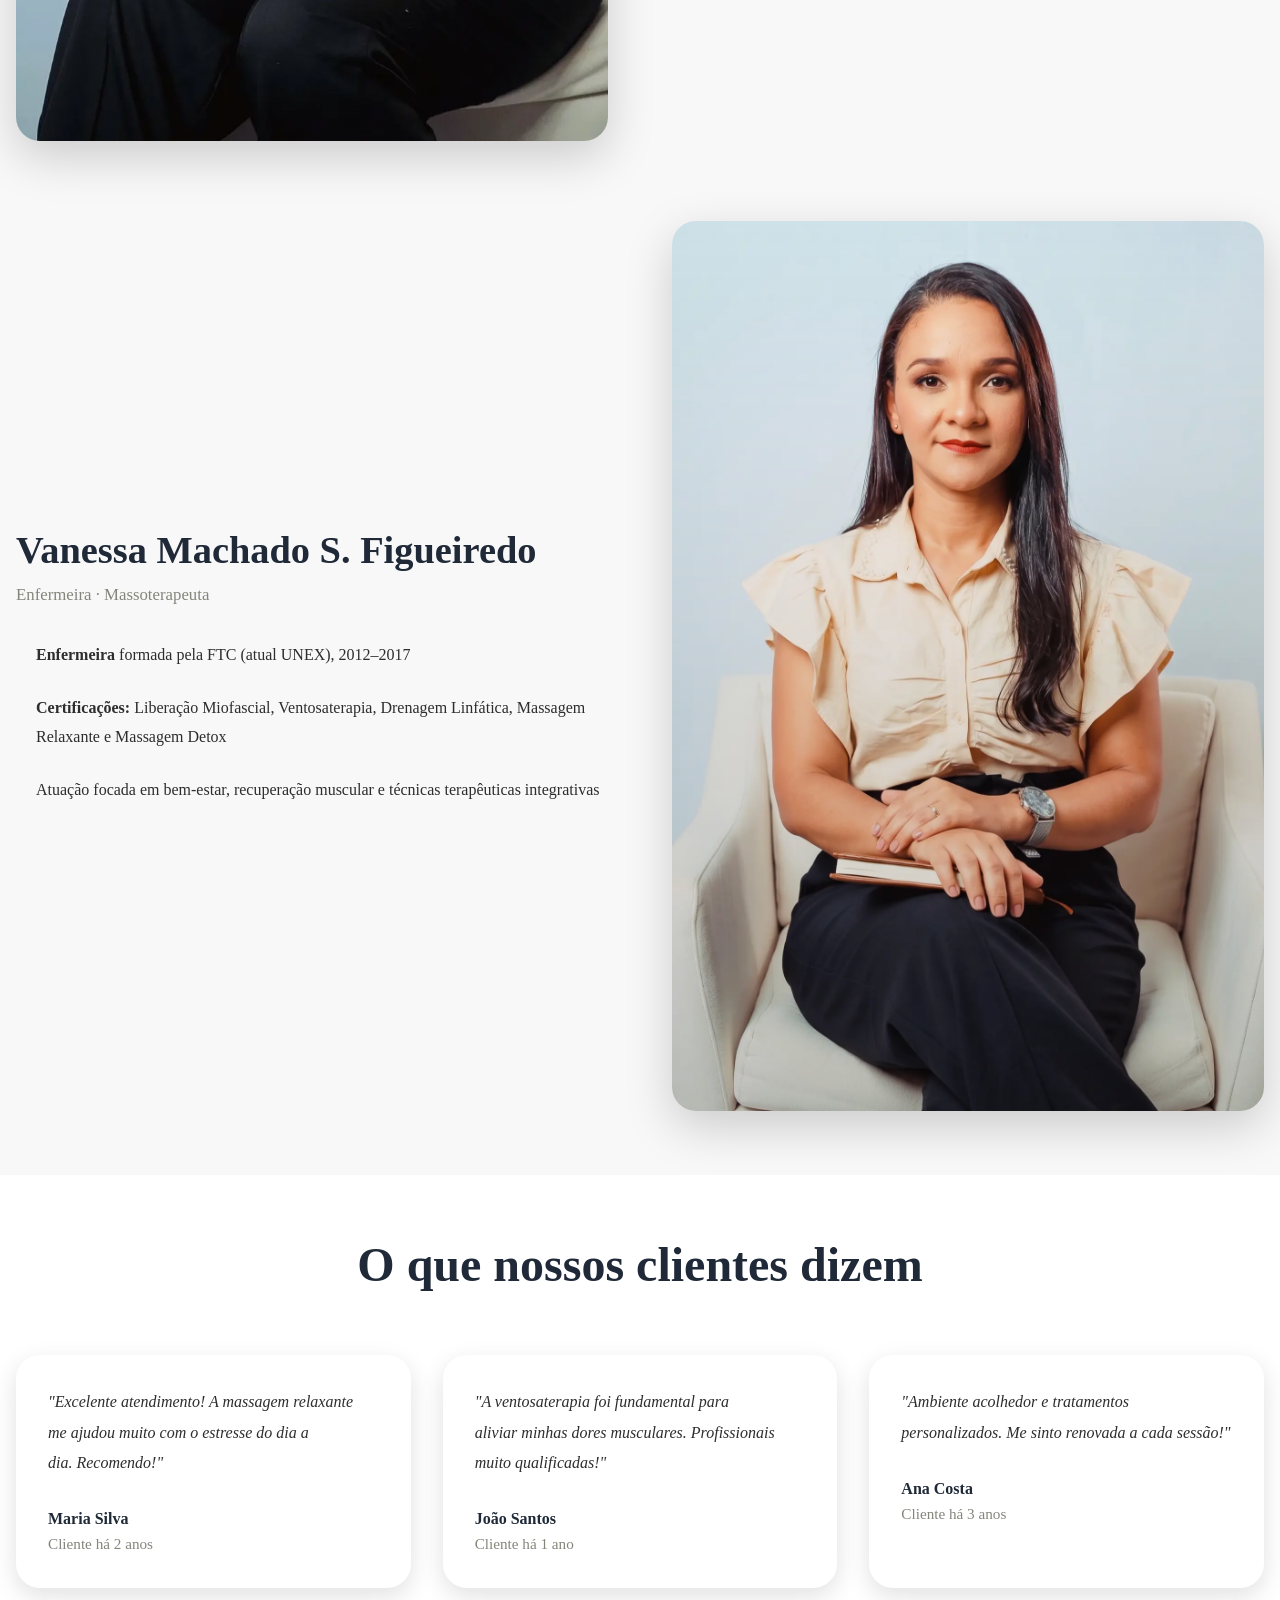
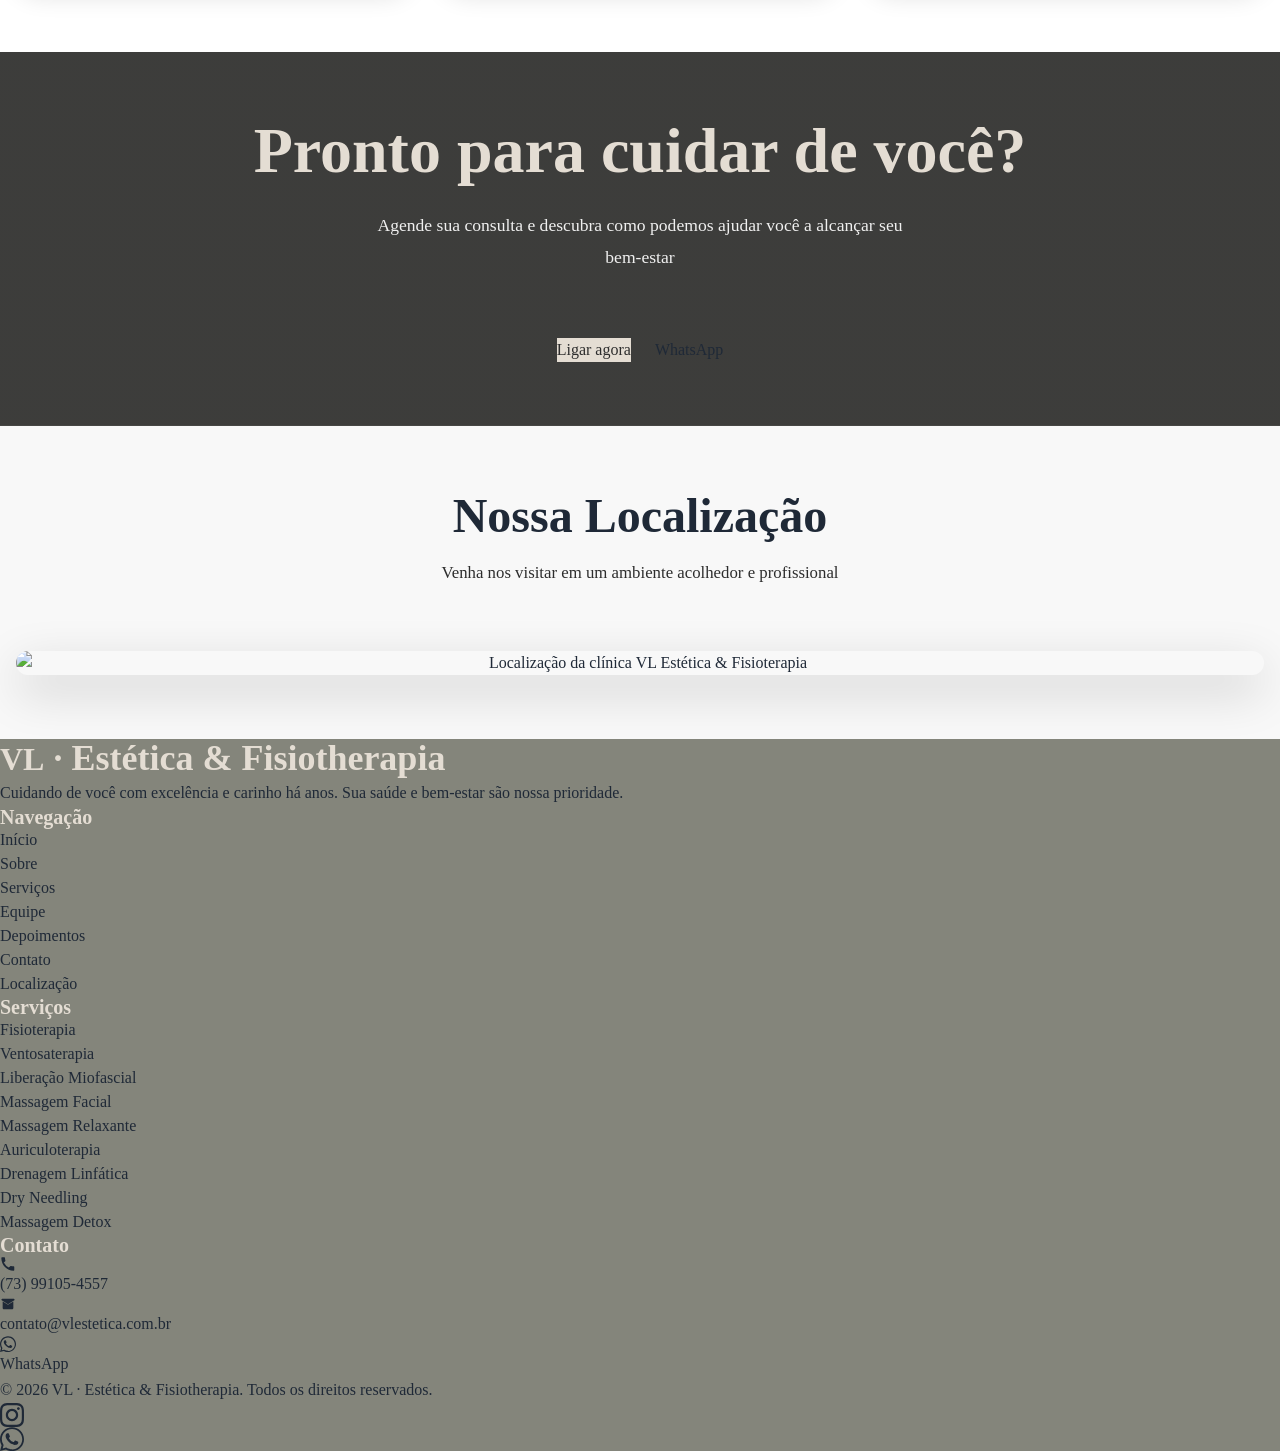
==== commit 64287b3d: "refactor: melhora estrutura visual e semântica da mission section" ====
--- a/index.html
+++ b/index.html
@@ -227,26 +227,29 @@
       </section>
 
       <section class="mission-section" id="about">
-        <div class="mission-overlay"></div>
-
-        <div class="mission-container">
-          <div
+        <div class="container mission-container">
+          <article
             class="mission-card"
-            data-aos="flip-left"
-            data-aos-easing="ease-out-cubic"
-            data-aos-duration="2000"
+            data-aos="fade-up"
+            data-aos-duration="1200"
           >
+            <span class="section-tag">Sobre nós</span>
+
             <h2 class="mission-title">Nossa Missão</h2>
 
             <p class="mission-text">
               Cuidar de cada pessoa como única, promovendo saúde, bem-estar e
-              autoestima através de práticas integradas de estética e
-              fisioterapia. Atuamos com excelência, sensibilidade e escuta
-              ativa, criando experiências acolhedoras que respeitam histórias,
-              corpos e ritmos. Nossa missão é transformar vidas com ciência,
-              toque humano e propósito.
+              autoestima através de práticas integradas de estética e fisioterapia.
+              Atuamos com excelência, sensibilidade e escuta ativa, criando
+              experiências acolhedoras que respeitam histórias, corpos e ritmos.
             </p>
-          </div>
+
+            <p class="mission-text">
+              Nossa missão é transformar vidas com ciência, toque humano e propósito,
+              oferecendo tratamentos personalizados que unem técnica, humanização e
+              qualidade de atendimento.
+            </p>
+          </article>
         </div>
       </section>
 
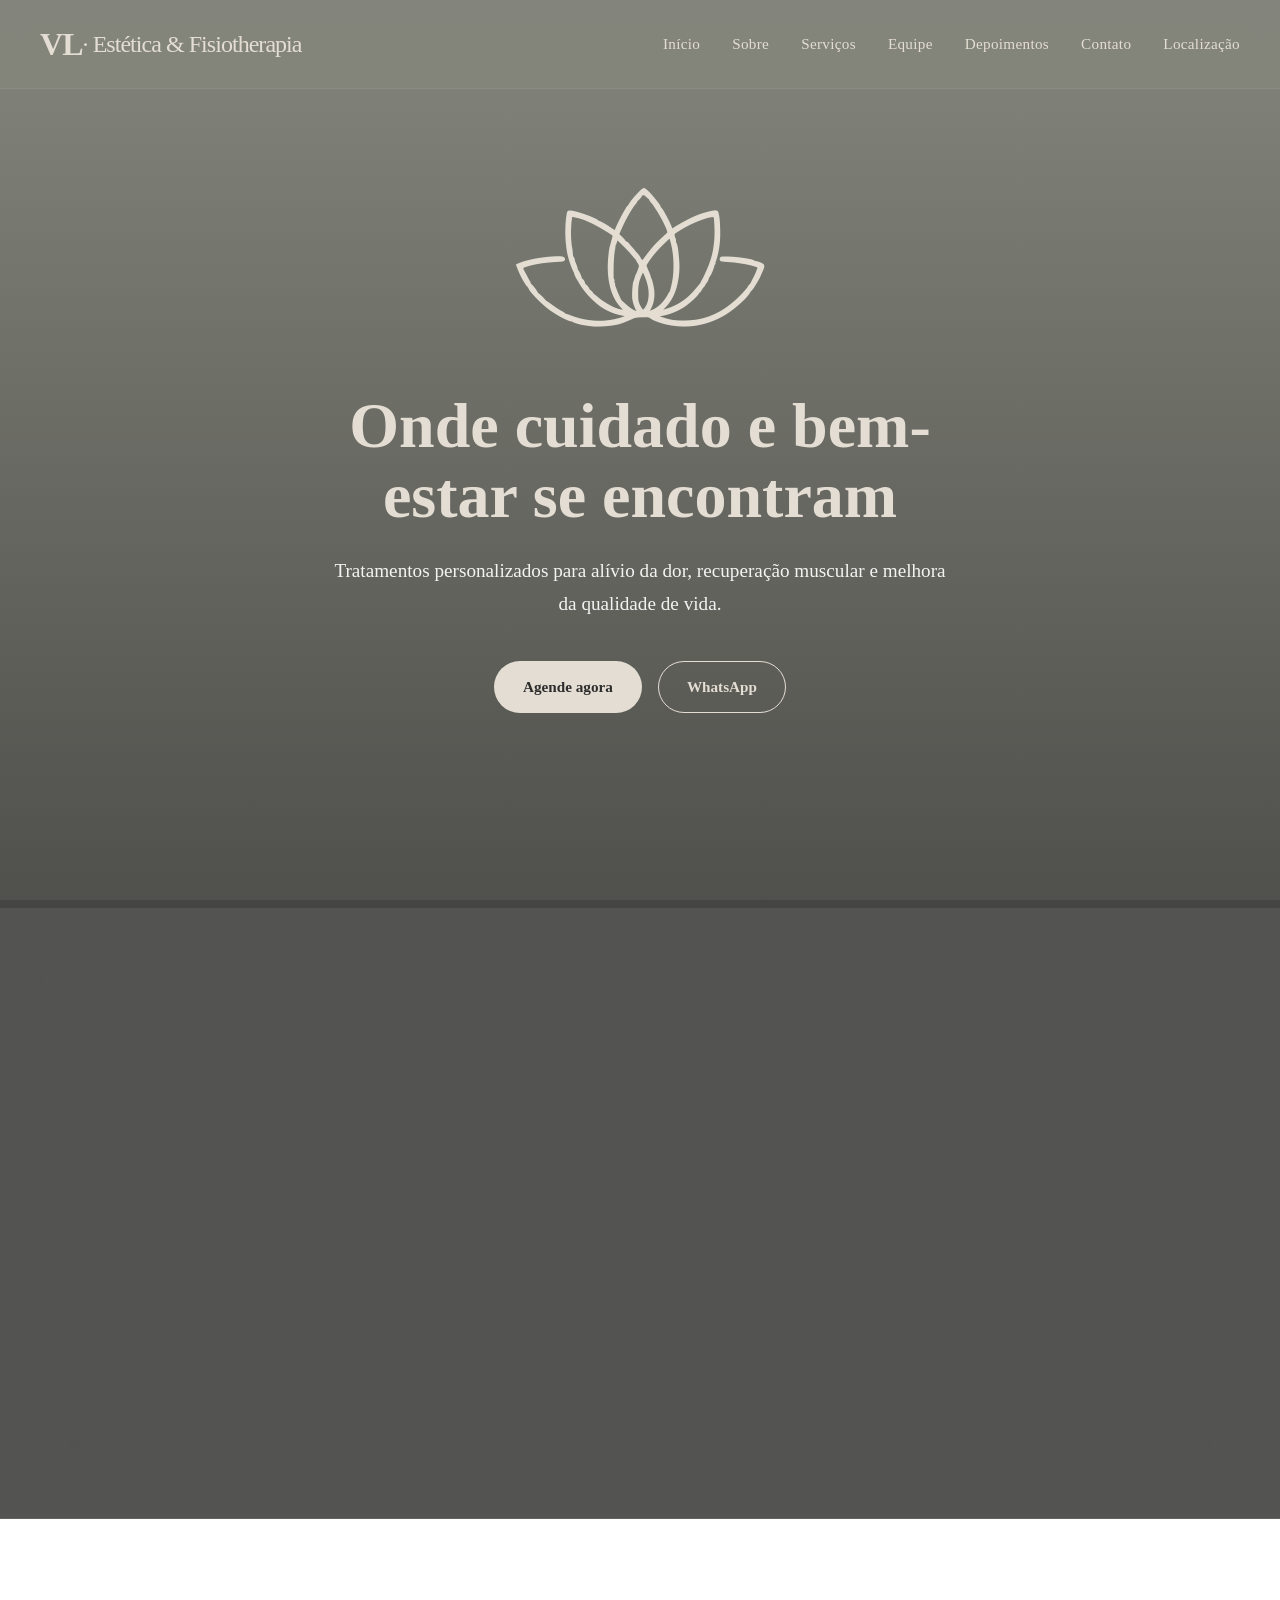
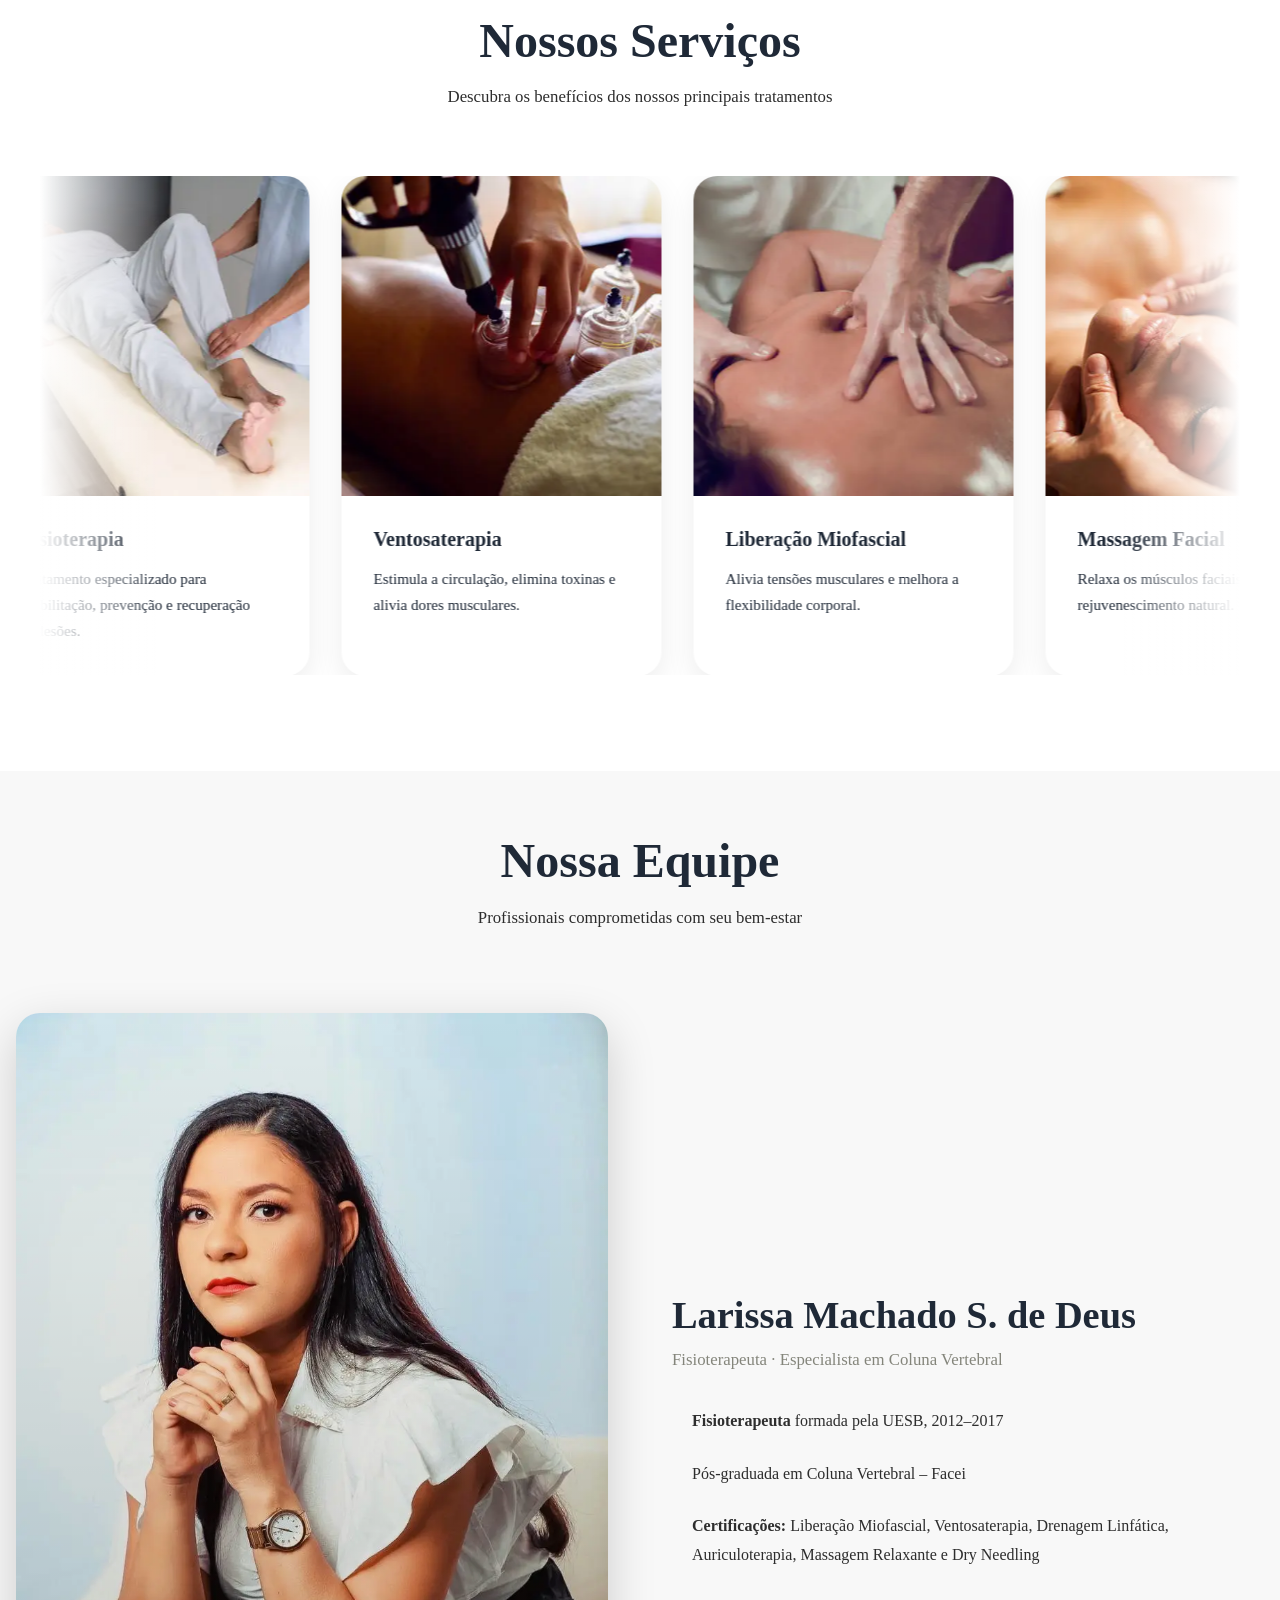
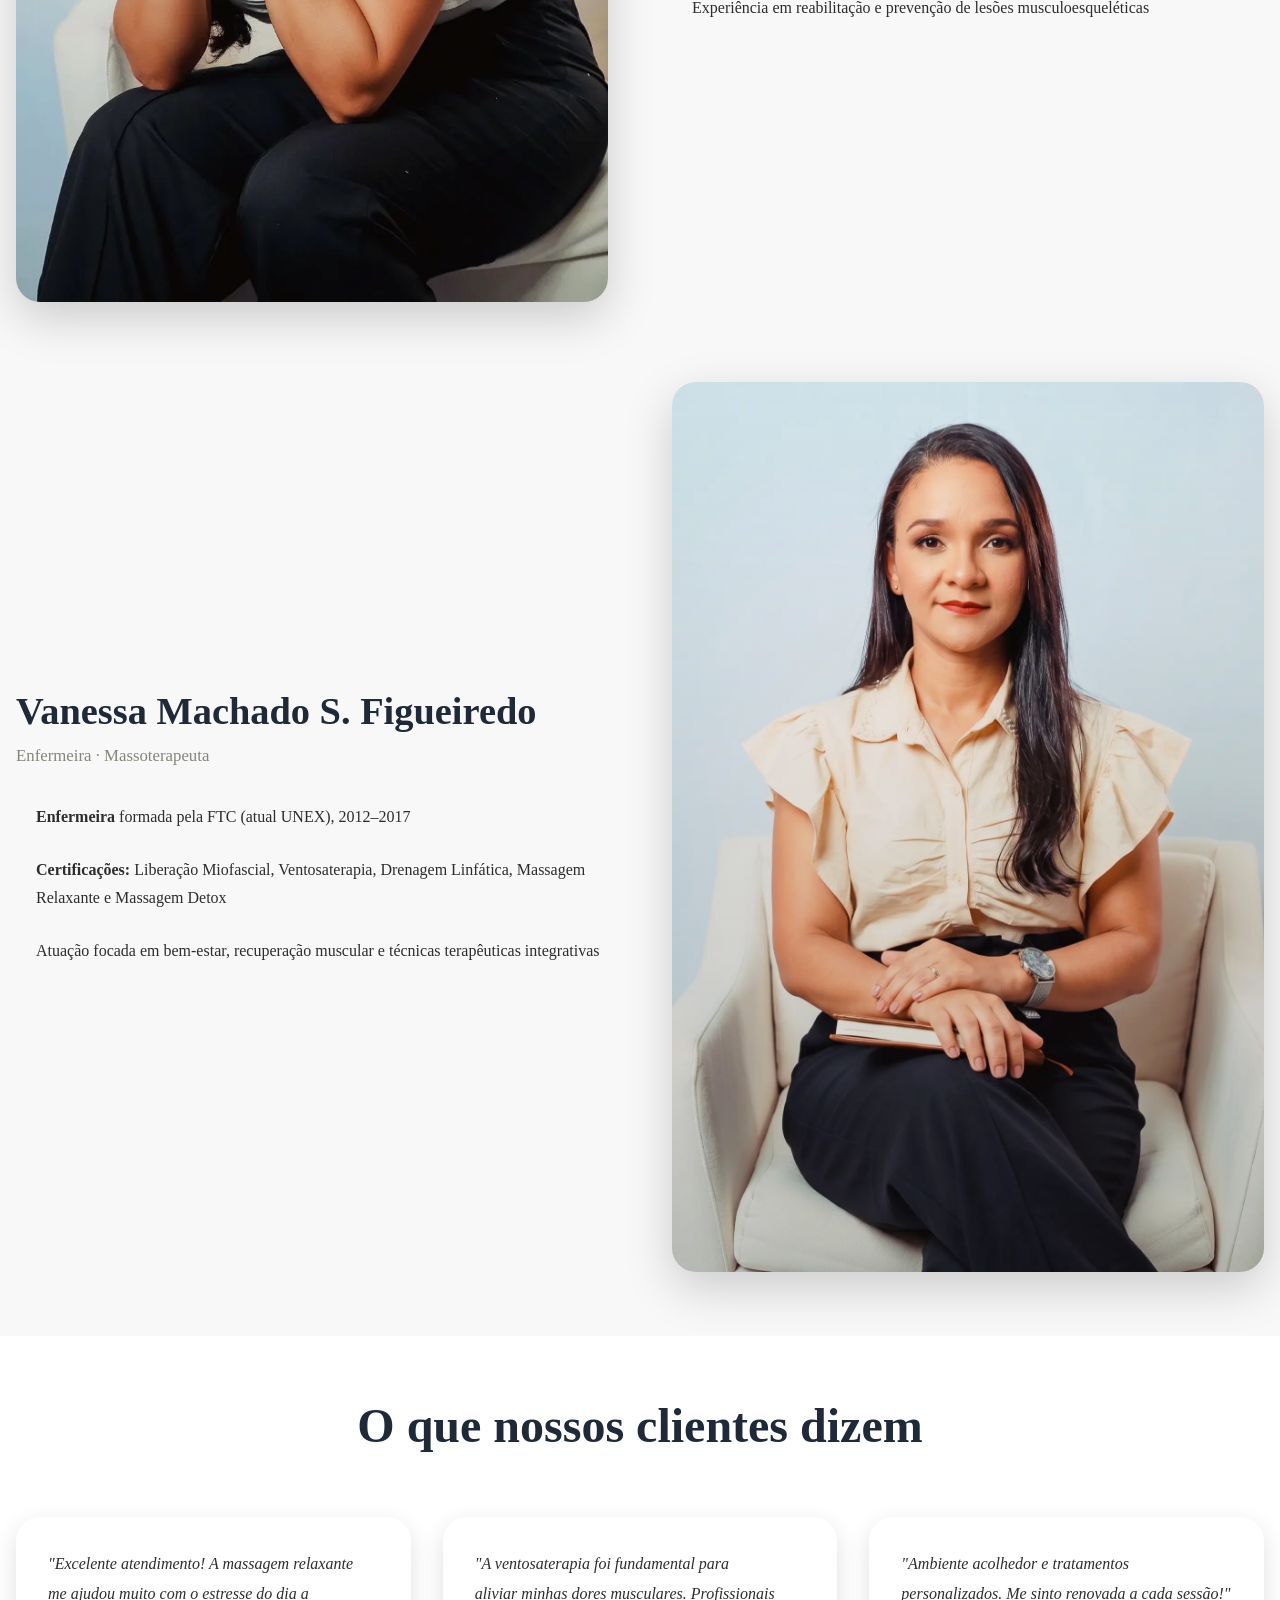
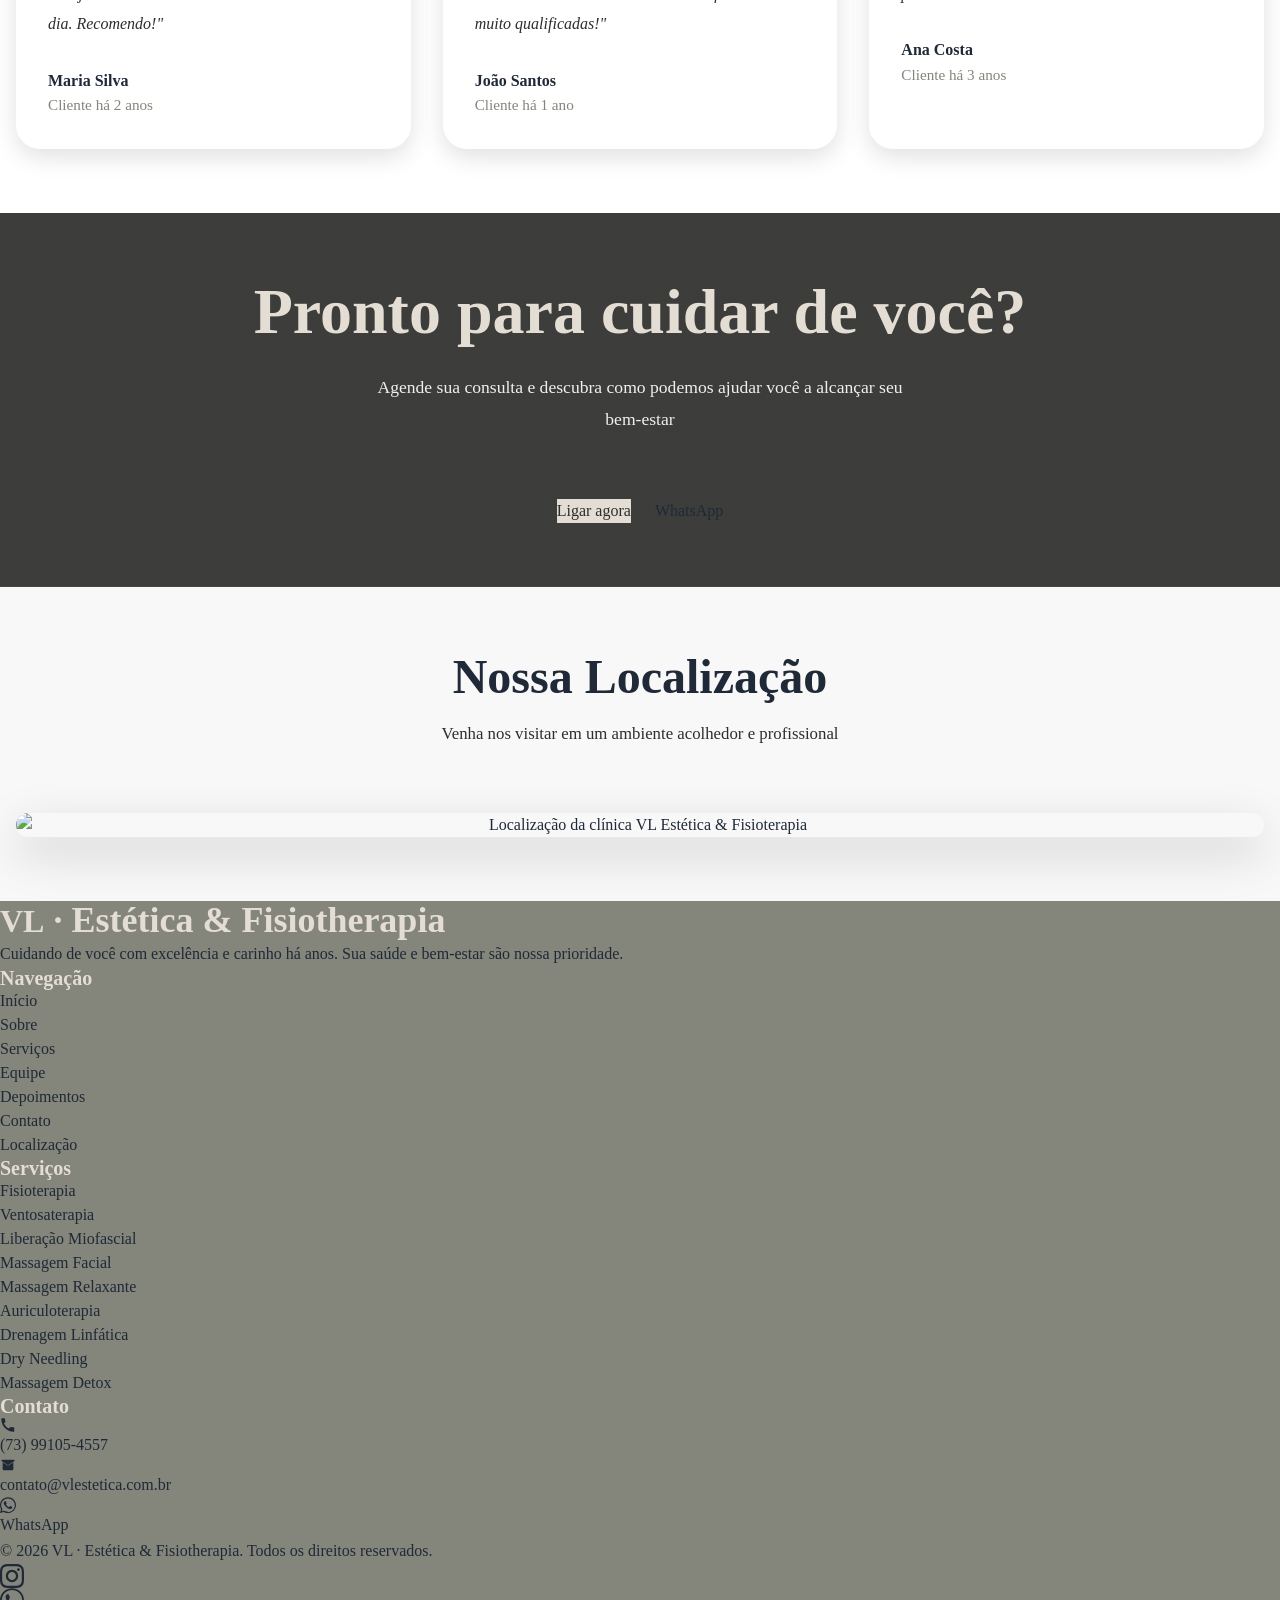
==== commit b9ce6542: "refactor: reorganiza estrutura da services section e remove duplicacao de cards, implementa slider i" ====
--- a/index.html
+++ b/index.html
@@ -3,10 +3,7 @@
   <head>
     <!-- Basic Meta -->
     <meta charset="UTF-8" />
-    <meta
-      name="viewport"
-      content="width=device-width, initial-scale=1.0"
-    />
+    <meta name="viewport" content="width=device-width, initial-scale=1.0" />
     <meta
       name="description"
       content="VL · Estética & Fisiotherapia - Clínica especializada em fisioterapia, estética avançada, terapias integrativas e bem-estar personalizado."
@@ -15,54 +12,27 @@
       name="keywords"
       content="fisioterapia, estética, massagem relaxante, drenagem linfática, ventosaterapia, dry needling, auriculoterapia, Jequié, Bahia"
     />
-    <meta
-      name="author"
-      content="Lucas Silva de Deus - Full Stack Developer"
-    />
-    <meta
-      name="robots"
-      content="index, follow"
-    />
-    <meta
-      name="theme-color"
-      content="#84857b"
-    />
+    <meta name="author" content="Lucas Silva de Deus - Full Stack Developer" />
+    <meta name="robots" content="index, follow" />
+    <meta name="theme-color" content="#84857b" />
 
     <!-- Open Graph -->
-    <meta
-      property="og:locale"
-      content="pt_BR"
-    />
-    <meta
-      property="og:type"
-      content="website"
-    />
-    <meta
-      property="og:title"
-      content="VL · Estética & Fisiotherapia"
-    />
+    <meta property="og:locale" content="pt_BR" />
+    <meta property="og:type" content="website" />
+    <meta property="og:title" content="VL · Estética & Fisiotherapia" />
     <meta
       property="og:description"
       content="Tratamentos personalizados em fisioterapia, estética e terapias integrativas para saúde, recuperação e bem-estar."
     />
-    <meta
-      property="og:url"
-      content="https://vlestetica.com.br"
-    />
+    <meta property="og:url" content="https://vlestetica.com.br" />
     <meta
       property="og:image"
       content="https://vlestetica.com.br/assets/img/logo-large.webp"
     />
 
     <!-- Twitter -->
-    <meta
-      name="twitter:card"
-      content="summary_large_image"
-    />
-    <meta
-      name="twitter:title"
-      content="VL · Estética & Fisiotherapia"
-    />
+    <meta name="twitter:card" content="summary_large_image" />
+    <meta name="twitter:title" content="VL · Estética & Fisiotherapia" />
     <meta
       name="twitter:description"
       content="Fisioterapia, estética avançada e terapias integrativas com atendimento humanizado."
@@ -73,48 +43,34 @@
     />
 
     <!-- Canonical -->
+    <link rel="canonical" href="https://vlestetica.com.br" />
+
+    <!-- Favicon -->
+    <link rel="icon" type="image/svg+xml" href="./assets/icons/favicon.svg" />
     <link
-      rel="canonical"
-      href="https://vlestetica.com.br"
+      rel="icon"
+      type="image/png"
+      sizes="32x32"
+      href="./assets/icons/favicon-32x32.png"
     />
-
-    <!-- Favicon -->
-    <link rel="icon" type="image/svg+xml" href="./assets/icons/favicon.svg">
-    <link rel="icon" type="image/png" sizes="32x32" href="./assets/icons/favicon-32x32.png">
-    <link rel="apple-touch-icon" href="./assets/icons/apple-touch-icon.png">
+    <link rel="apple-touch-icon" href="./assets/icons/apple-touch-icon.png" />
 
     <!-- Performance -->
-    <link
-      rel="preload"
-      as="image"
-      href="./assets/img/logo-large.webp"
-    />
+    <link rel="preload" as="image" href="./assets/img/logo-large.webp" />
 
     <!-- Google Fonts -->
-    <link
-      rel="preconnect"
-      href="https://fonts.googleapis.com"
-    />
-    <link
-      rel="preconnect"
-      href="https://fonts.gstatic.com"
-      crossorigin
-    />
+    <link rel="preconnect" href="https://fonts.googleapis.com" />
+    <link rel="preconnect" href="https://fonts.gstatic.com" crossorigin />
     <link
       href="https://fonts.googleapis.com/css2?family=Inter:ital,opsz,wght@0,14..32,100..900;1,14..32,100..900&display=swap"
       rel="stylesheet"
     />
 
     <!-- CSS -->
-    <link
-      rel="stylesheet"
-      href="./css/main.css"
-    />
+    <link rel="stylesheet" href="./css/main.css" />
 
     <!-- Title -->
-    <title>
-      VL · Estética & Fisiotherapia
-    </title>
+    <title>VL · Estética & Fisiotherapia</title>
   </head>
   <body>
     <header class="header" id="top">
@@ -145,11 +101,7 @@
         </button>
 
         <!-- Navigation -->
-        <nav
-          class="nav"
-          id="primary-navigation"
-          aria-label="Menu principal"
-        >
+        <nav class="nav" id="primary-navigation" aria-label="Menu principal">
           <ul class="nav-list">
             <li class="nav-item">
               <a href="#home" class="nav-link">Início</a>
@@ -186,7 +138,6 @@
     <main>
       <section class="hero-section section" id="home">
         <div class="container hero-container">
-
           <div class="hero-logo-wrapper">
             <img
               src="./assets/img/logo-large.webp"
@@ -199,19 +150,15 @@
           </div>
 
           <div class="hero-content">
-            <h1 class="hero-title">
-              Onde cuidado e bem-estar se encontram
-            </h1>
+            <h1 class="hero-title">Onde cuidado e bem-estar se encontram</h1>
 
             <p class="hero-subtitle">
-              Tratamentos personalizados para alívio da dor,
-              recuperação muscular e melhora da qualidade de vida.
+              Tratamentos personalizados para alívio da dor, recuperação
+              muscular e melhora da qualidade de vida.
             </p>
 
             <div class="hero-actions">
-              <a href="#contact" class="btn btn-primary">
-                Agende agora
-              </a>
+              <a href="#contact" class="btn btn-primary"> Agende agora </a>
 
               <a
                 href="https://wa.me/5573991054557"
@@ -239,305 +186,276 @@
 
             <p class="mission-text">
               Cuidar de cada pessoa como única, promovendo saúde, bem-estar e
-              autoestima através de práticas integradas de estética e fisioterapia.
-              Atuamos com excelência, sensibilidade e escuta ativa, criando
-              experiências acolhedoras que respeitam histórias, corpos e ritmos.
+              autoestima através de práticas integradas de estética e
+              fisioterapia. Atuamos com excelência, sensibilidade e escuta
+              ativa, criando experiências acolhedoras que respeitam histórias,
+              corpos e ritmos.
             </p>
 
             <p class="mission-text">
-              Nossa missão é transformar vidas com ciência, toque humano e propósito,
-              oferecendo tratamentos personalizados que unem técnica, humanização e
-              qualidade de atendimento.
+              Nossa missão é transformar vidas com ciência, toque humano e
+              propósito, oferecendo tratamentos personalizados que unem técnica,
+              humanização e qualidade de atendimento.
             </p>
           </article>
         </div>
       </section>
 
-      <section class="services-section" id="services">
-        <div class="services-header">
-          <h2 class="services-title">Nossos Serviços</h2>
-          <p class="services-subtitle">
-            Descubra os benefícios dos nossos principais tratamentos
-          </p>
-        </div>
-
-        <div class="services-container">
-
-          <div class="services-slider">
-            <!-- adição do aria-live -->
-            <div
-              class="services-wrapper"
-              role="region"
-              aria-label="Carrossel de serviços"
-              aria-live="polite"
-            >
-              <!-- cards originais (1 ao 9) -->
-              <!-- card 1 -->
-              <div class="service-card">
-                <img
-                  src="./assets/img/services-section-fisiotherapy.webp"
-                  alt="Sessão de fisioterapia"
-                  loading="lazy"
-                  width="612"
-                  height="612"
-                />
-                <h3>Fisioterapia</h3>
-                <p>
-                  Tratamento especializado para reabilitação, prevenção e
-                  recuperação de lesões
-                </p>
-              </div>
-
-              <!-- card 2 -->
-              <div class="service-card">
-                <img
-                  src="./assets/img/services-section-cupping-therapy-612x612.webp"
-                  alt="Aplicação de ventosas terapêuticas"
-                  loading="lazy"
-                  width="612"
-                  height="612"
-                />
-                <h3>Ventosaterapia</h3>
-                <p>
-                  Estimula a circulação, elimina toxinas e alivia dores musculares
-                </p>
-              </div>
-
-              <!-- card 3 -->
-              <div class="service-card">
-                <img
-                  src="./assets/img/services-section-myofascial-release-mfr-612x612.webp"
-                  alt="Terapia de liberação miofascial"
-                  loading="lazy"
-                  width="612"
-                  height="612"
-                />
-                <h3>Liberação Miofascial</h3>
-                <p>Alivia tensões musculares e melhora a flexibilidade</p>
-              </div>
-
-              <!-- card 4 -->
-              <div class="service-card">
-                <img
-                  src="./assets/img/services-section-face-relax-612x612.webp"
-                  alt="Massagem facial terapêutica"
-                  loading="lazy"
-                  width="612"
-                  height="612"
-                />
-                <h3>Massagem Facial</h3>
-                <p>
-                  Ativa a circulação, relaxa os músculos e promove
-                  rejuvenescimento natural
-                </p>
-              </div>
-
-              <!-- card 5 -->
-              <div class="service-card">
-                <img
-                  src="./assets/img/services-section-relax-massage-612x612.webp"
-                  alt="Pessoa recebendo massagem relaxante"
-                  loading="lazy"
-                  width="612"
-                  height="612"
-                />
-                <h3>Massagem Relaxante</h3>
-                <p>Reduz o estresse, melhora a circulação e alivia tensões</p>
-              </div>
-
-              <!-- card 6 -->
-              <div class="service-card">
-                <img
-                  src="./assets/img/services-section-auriculotherapy-612x612.webp"
-                  alt="Aplicação de auriculoterapia"
-                  loading="lazy"
-                  width="612"
-                  height="612"
-                />
-                <h3>Auriculoterapia</h3>
-                <p>
-                  Equilibra o corpo, controla dores e promove bem-estar emocional
-                </p>
-              </div>
-
-              <!-- card 7 -->
-              <div class="service-card">
-                <img
-                  src="./assets/img/services-section-lymphatic-drainage-massage.webp"
-                  alt="Aplicação de drenagem linfática"
-                  loading="lazy"
-                  width="612"
-                  height="612"
-                />
-                <h3>Drenagem Linfática</h3>
-                <p>
-                  Reduz inchaço, ativa a circulação e promove leveza no corpo
-                </p>
-              </div>
-
-              <!-- card 8 -->
-              <div class="service-card">
-                <img
-                  src="./assets/img/services-section-dry-needling-therapy.webp"
-                  alt="Aplicação de Dry Needling (agulhamento a seco)"
-                  loading="lazy"
-                  width="612"
-                  height="612"
-                />
-                <h3>Dry Needling</h3>
-                <p>
-                  Libera tensões profundas, alivia dores e restaura a performance muscular
-                </p>
-              </div>
-
-              <!-- card 9 -->
-              <div class="service-card">
-                <img
-                  src="./assets/img/services-section-detox-massage.webp"
-                  alt="Aplicação de massagem detox"
-                  loading="lazy"
-                  width="612"
-                  height="612"
-                />
-                <h3>Massagem Detox</h3>
-                <p>
-                  Estimula a eliminação de toxinas, redefine o corpo e revitaliza sua energia
-                </p>
-              </div>
-
-              <!-- DUPLICAÇÃO (loop perfeito) -->
-<!-- card 1 -->
-              <div class="service-card">
-                <img
-                  src="./assets/img/services-section-fisiotherapy.webp"
-                  alt="Sessão de fisioterapia"
-                  loading="lazy"
-                  width="612"
-                  height="612"
-                />
-                <h3>Fisioterapia</h3>
-                <p>
-                  Tratamento especializado para reabilitação, prevenção e
-                  recuperação de lesões
-                </p>
-              </div>
-
-              <!-- card 2 -->
-              <div class="service-card">
-                <img
-                  src="./assets/img/services-section-cupping-therapy-612x612.webp"
-                  alt="Aplicação de ventosas terapêuticas"
-                  loading="lazy"
-                  width="612"
-                  height="612"
-                />
-                <h3>Ventosaterapia</h3>
-                <p>
-                  Estimula a circulação, elimina toxinas e alivia dores musculares
-                </p>
-              </div>
-
-              <!-- card 3 -->
-              <div class="service-card">
-                <img
-                  src="./assets/img/services-section-myofascial-release-mfr-612x612.webp"
-                  alt="Terapia de liberação miofascial"
-                  loading="lazy"
-                  width="612"
-                  height="612"
-                />
-                <h3>Liberação Miofascial</h3>
-                <p>Alivia tensões musculares e melhora a flexibilidade</p>
-              </div>
-
-              <!-- card 4 -->
-              <div class="service-card">
-                <img
-                  src="./assets/img/services-section-face-relax-612x612.webp"
-                  alt="Massagem facial terapêutica"
-                  loading="lazy"
-                  width="612"
-                  height="612"
-                />
-                <h3>Massagem Facial</h3>
-                <p>
-                  Ativa a circulação, relaxa os músculos e promove
-                  rejuvenescimento natural
-                </p>
-              </div>
-
-              <!-- card 5 -->
-              <div class="service-card">
-                <img
-                  src="./assets/img/services-section-relax-massage-612x612.webp"
-                  alt="Pessoa recebendo massagem relaxante"
-                  loading="lazy"
-                  width="612"
-                  height="612"
-                />
-                <h3>Massagem Relaxante</h3>
-                <p>Reduz o estresse, melhora a circulação e alivia tensões</p>
-              </div>
-
-              <!-- card 6 -->
-              <div class="service-card">
-                <img
-                  src="./assets/img/services-section-auriculotherapy-612x612.webp"
-                  alt="Aplicação de auriculoterapia"
-                  loading="lazy"
-                  width="612"
-                  height="612"
-                />
-                <h3>Auriculoterapia</h3>
-                <p>
-                  Equilibra o corpo, controla dores e promove bem-estar emocional
-                </p>
-              </div>
-
-              <!-- card 7 -->
-              <div class="service-card">
-                <img
-                  src="./assets/img/services-section-lymphatic-drainage-massage.webp"
-                  alt="Aplicação de drenagem linfática"
-                  loading="lazy"
-                  width="612"
-                  height="612"
-                />
-                <h3>Drenagem Linfática</h3>
-                <p>
-                  Reduz inchaço, ativa a circulação e promove leveza no corpo
-                </p>
-              </div>
-
-              <!-- card 8 -->
-              <div class="service-card">
-                <img
-                  src="./assets/img/services-section-dry-needling-therapy.webp"
-                  alt="Aplicação de Dry Needling (agulhamento a seco)"
-                  loading="lazy"
-                  width="612"
-                  height="612"
-                />
-                <h3>Dry Needling</h3>
-                <p>
-                  Libera tensões profundas, alivia dores e restaura a performance muscular
-                </p>
-              </div>
-
-              <!-- card 9 -->
-              <div class="service-card">
-                <img
-                  src="./assets/img/services-section-detox-massage.webp"
-                  alt="Aplicação de massagem detox"
-                  loading="lazy"
-                  width="612"
-                  height="612"
-                />
-                <h3>Massagem Detox</h3>
-                <p>
-                  Estimula a eliminação de toxinas, redefine o corpo e revitaliza sua energia
-                </p>
-              </div>
+      <section class="services-section section" id="services">
+        <div class="container">
+          <!-- Section Header -->
+          <div class="services-header" data-aos="fade-up">
+            <h2 class="services-title">Nossos Serviços</h2>
+
+            <p class="services-subtitle">
+              Descubra os benefícios dos nossos principais tratamentos
+            </p>
+          </div>
+
+          <!-- Slider -->
+          <div class="services-slider" aria-label="Carrossel de serviços">
+            <div class="services-track">
+              <!-- Card 01 -->
+              <article
+                class="service-card"
+                data-aos="fade-up"
+                data-aos-delay="100"
+              >
+                <div class="service-image-wrapper">
+                  <img
+                    src="./assets/img/services-section-fisiotherapy.webp"
+                    alt="Sessão de fisioterapia"
+                    class="service-image"
+                    loading="lazy"
+                    width="612"
+                    height="612"
+                  />
+                </div>
+
+                <div class="service-content">
+                  <h3 class="service-title">Fisioterapia</h3>
+
+                  <p class="service-description">
+                    Tratamento especializado para reabilitação, prevenção e
+                    recuperação de lesões.
+                  </p>
+                </div>
+              </article>
+
+              <!-- Card 02 -->
+              <article
+                class="service-card"
+                data-aos="fade-up"
+                data-aos-delay="150"
+              >
+                <div class="service-image-wrapper">
+                  <img
+                    src="./assets/img/services-section-cupping-therapy-612x612.webp"
+                    alt="Aplicação de ventosas terapêuticas"
+                    class="service-image"
+                    loading="lazy"
+                    width="612"
+                    height="612"
+                  />
+                </div>
+
+                <div class="service-content">
+                  <h3 class="service-title">Ventosaterapia</h3>
+
+                  <p class="service-description">
+                    Estimula a circulação, elimina toxinas e alivia dores
+                    musculares.
+                  </p>
+                </div>
+              </article>
+
+              <!-- Card 03 -->
+              <article
+                class="service-card"
+                data-aos="fade-up"
+                data-aos-delay="200"
+              >
+                <div class="service-image-wrapper">
+                  <img
+                    src="./assets/img/services-section-myofascial-release-mfr-612x612.webp"
+                    alt="Terapia de liberação miofascial"
+                    class="service-image"
+                    loading="lazy"
+                    width="612"
+                    height="612"
+                  />
+                </div>
+
+                <div class="service-content">
+                  <h3 class="service-title">Liberação Miofascial</h3>
+
+                  <p class="service-description">
+                    Alivia tensões musculares e melhora a flexibilidade
+                    corporal.
+                  </p>
+                </div>
+              </article>
+
+              <!-- Card 04 -->
+              <article
+                class="service-card"
+                data-aos="fade-up"
+                data-aos-delay="250"
+              >
+                <div class="service-image-wrapper">
+                  <img
+                    src="./assets/img/services-section-face-relax-612x612.webp"
+                    alt="Massagem facial terapêutica"
+                    class="service-image"
+                    loading="lazy"
+                    width="612"
+                    height="612"
+                  />
+                </div>
+
+                <div class="service-content">
+                  <h3 class="service-title">Massagem Facial</h3>
+
+                  <p class="service-description">
+                    Relaxa os músculos faciais e promove rejuvenescimento
+                    natural.
+                  </p>
+                </div>
+              </article>
+
+              <!-- Card 05 -->
+              <article
+                class="service-card"
+                data-aos="fade-up"
+                data-aos-delay="300"
+              >
+                <div class="service-image-wrapper">
+                  <img
+                    src="./assets/img/services-section-relax-massage-612x612.webp"
+                    alt="Pessoa recebendo massagem relaxante"
+                    class="service-image"
+                    loading="lazy"
+                    width="612"
+                    height="612"
+                  />
+                </div>
+
+                <div class="service-content">
+                  <h3 class="service-title">Massagem Relaxante</h3>
+
+                  <p class="service-description">
+                    Reduz o estresse, melhora a circulação e alivia tensões do
+                    dia a dia.
+                  </p>
+                </div>
+              </article>
+
+              <!-- Card 06 -->
+              <article
+                class="service-card"
+                data-aos="fade-up"
+                data-aos-delay="350"
+              >
+                <div class="service-image-wrapper">
+                  <img
+                    src="./assets/img/services-section-auriculotherapy-612x612.webp"
+                    alt="Aplicação de auriculoterapia"
+                    class="service-image"
+                    loading="lazy"
+                    width="612"
+                    height="612"
+                  />
+                </div>
+
+                <div class="service-content">
+                  <h3 class="service-title">Auriculoterapia</h3>
+
+                  <p class="service-description">
+                    Equilibra o corpo, auxilia no controle da dor e promove
+                    bem-estar.
+                  </p>
+                </div>
+              </article>
+
+              <!-- Card 07 -->
+              <article
+                class="service-card"
+                data-aos="fade-up"
+                data-aos-delay="400"
+              >
+                <div class="service-image-wrapper">
+                  <img
+                    src="./assets/img/services-section-lymphatic-drainage-massage.webp"
+                    alt="Aplicação de drenagem linfática"
+                    class="service-image"
+                    loading="lazy"
+                    width="612"
+                    height="612"
+                  />
+                </div>
+
+                <div class="service-content">
+                  <h3 class="service-title">Drenagem Linfática</h3>
+
+                  <p class="service-description">
+                    Reduz inchaço, ativa a circulação e promove sensação de
+                    leveza.
+                  </p>
+                </div>
+              </article>
+
+              <!-- Card 08 -->
+              <article
+                class="service-card"
+                data-aos="fade-up"
+                data-aos-delay="450"
+              >
+                <div class="service-image-wrapper">
+                  <img
+                    src="./assets/img/services-section-dry-needling-therapy.webp"
+                    alt="Aplicação de Dry Needling"
+                    class="service-image"
+                    loading="lazy"
+                    width="612"
+                    height="612"
+                  />
+                </div>
+
+                <div class="service-content">
+                  <h3 class="service-title">Dry Needling</h3>
+
+                  <p class="service-description">
+                    Libera tensões profundas e auxilia na recuperação muscular.
+                  </p>
+                </div>
+              </article>
+
+              <!-- Card 09 -->
+              <article
+                class="service-card"
+                data-aos="fade-up"
+                data-aos-delay="500"
+              >
+                <div class="service-image-wrapper">
+                  <img
+                    src="./assets/img/services-section-detox-massage.webp"
+                    alt="Aplicação de massagem detox"
+                    class="service-image"
+                    loading="lazy"
+                    width="612"
+                    height="612"
+                  />
+                </div>
+
+                <div class="service-content">
+                  <h3 class="service-title">Massagem Detox</h3>
+
+                  <p class="service-description">
+                    Estimula a eliminação de toxinas e revitaliza o corpo.
+                  </p>
+                </div>
+              </article>
+            </div>
           </div>
         </div>
       </section>
@@ -723,16 +641,14 @@
           </p>
 
           <div class="map-container">
-
-            <a 
-              href="https://www.google.com/maps/dir/?api=1&destination=-13.8525218,-40.087461" 
-              target="_blank" 
+            <a
+              href="https://www.google.com/maps/dir/?api=1&destination=-13.8525218,-40.087461"
+              target="_blank"
               rel="noopener noreferrer"
               class="btn-route"
             >
-            
-              <img 
-                src="assets/img/vl-final-map.png" 
+              <img
+                src="assets/img/vl-final-map.png"
                 alt="Localização da clínica VL Estética & Fisioterapia"
                 class="map-image"
                 loading="lazy"
@@ -795,26 +711,51 @@
               <ul>
                 <li>
                   <a href="tel:+5573991054557">
-                    <svg width="16" height="16" viewBox="0 0 24 24" fill="currentColor">
-                      <path d="M6.6 10.8a15.1 15.1 0 006.6 6.6l2.2-2.2c.3-.3.7-.4 1.1-.3 1.2.4 2.5.6 3.9.6.6 0 1 .4 1 1V21c0 .6-.4 1-1 1C10.3 22 2 13.7 2 3c0-.6.4-1 1-1h3.5c.6 0 1 .4 1 1 0 1.4.2 2.7.6 3.9.1.4 0 .8-.3 1.1l-2.2 2.2z"/>
+                    <svg
+                      width="16"
+                      height="16"
+                      viewBox="0 0 24 24"
+                      fill="currentColor"
+                    >
+                      <path
+                        d="M6.6 10.8a15.1 15.1 0 006.6 6.6l2.2-2.2c.3-.3.7-.4 1.1-.3 1.2.4 2.5.6 3.9.6.6 0 1 .4 1 1V21c0 .6-.4 1-1 1C10.3 22 2 13.7 2 3c0-.6.4-1 1-1h3.5c.6 0 1 .4 1 1 0 1.4.2 2.7.6 3.9.1.4 0 .8-.3 1.1l-2.2 2.2z"
+                      />
                     </svg>
                     (73) 99105-4557
                   </a>
                 </li>
-                
+
                 <li>
                   <a href="mailto:contato@vlestetica.com.br">
-                    <svg width="16" height="16" viewBox="0 0 24 24" fill="currentColor">
-                      <path d="M20 4H4c-1.1 0-2 .9-2 2v.01l10 6.3 10-6.3V6c0-1.1-.9-2-2-2zm0 4.25l-8 5-8-5V18c0 1.1.9 2 2 2h12c1.1 0 2-.9 2-2V8.25z"/>
+                    <svg
+                      width="16"
+                      height="16"
+                      viewBox="0 0 24 24"
+                      fill="currentColor"
+                    >
+                      <path
+                        d="M20 4H4c-1.1 0-2 .9-2 2v.01l10 6.3 10-6.3V6c0-1.1-.9-2-2-2zm0 4.25l-8 5-8-5V18c0 1.1.9 2 2 2h12c1.1 0 2-.9 2-2V8.25z"
+                      />
                     </svg>
                     contato@vlestetica.com.br
                   </a>
                 </li>
 
                 <li>
-                  <a href="https://wa.me/5573991054557" target="_blank" rel="noopener">
-                    <svg width="16" height="16" viewBox="0 0 32 32" fill="currentColor">
-                      <path d="M16 .396C7.163.396 0 7.56 0 16.396c0 2.89.756 5.6 2.08 7.94L0 32l7.87-2.06a15.94 15.94 0 008.13 2.24c8.837 0 16-7.164 16-16S24.837.396 16 .396zm0 29.24c-2.55 0-5.04-.68-7.22-1.97l-.52-.31-4.67 1.22 1.24-4.55-.34-.56a13.62 13.62 0 01-2.1-7.07c0-7.52 6.12-13.64 13.64-13.64s13.64 6.12 13.64 13.64-6.12 13.64-13.64 13.64zm7.45-10.23c-.41-.21-2.43-1.2-2.81-1.34-.38-.14-.66-.21-.94.21-.28.41-1.08 1.34-1.32 1.62-.24.28-.49.31-.9.1-.41-.21-1.73-.64-3.3-2.04-1.22-1.09-2.04-2.43-2.28-2.84-.24-.41-.03-.63.18-.83.19-.19.41-.49.62-.73.21-.24.28-.41.41-.69.14-.28.07-.52-.03-.73-.1-.21-.94-2.27-1.29-3.11-.34-.82-.68-.71-.94-.72-.24-.01-.52-.01-.8-.01s-.73.1-1.11.52c-.38.41-1.45 1.41-1.45 3.43s1.49 3.98 1.7 4.26c.21.28 2.93 4.48 7.11 6.28.99.43 1.77.69 2.38.88 1 .32 1.91.27 2.63.16.8-.12 2.43-.99 2.77-1.95.34-.96.34-1.78.24-1.95-.1-.17-.38-.28-.79-.48z"/>
+                  <a
+                    href="https://wa.me/5573991054557"
+                    target="_blank"
+                    rel="noopener"
+                  >
+                    <svg
+                      width="16"
+                      height="16"
+                      viewBox="0 0 32 32"
+                      fill="currentColor"
+                    >
+                      <path
+                        d="M16 .396C7.163.396 0 7.56 0 16.396c0 2.89.756 5.6 2.08 7.94L0 32l7.87-2.06a15.94 15.94 0 008.13 2.24c8.837 0 16-7.164 16-16S24.837.396 16 .396zm0 29.24c-2.55 0-5.04-.68-7.22-1.97l-.52-.31-4.67 1.22 1.24-4.55-.34-.56a13.62 13.62 0 01-2.1-7.07c0-7.52 6.12-13.64 13.64-13.64s13.64 6.12 13.64 13.64-6.12 13.64-13.64 13.64zm7.45-10.23c-.41-.21-2.43-1.2-2.81-1.34-.38-.14-.66-.21-.94.21-.28.41-1.08 1.34-1.32 1.62-.24.28-.49.31-.9.1-.41-.21-1.73-.64-3.3-2.04-1.22-1.09-2.04-2.43-2.28-2.84-.24-.41-.03-.63.18-.83.19-.19.41-.49.62-.73.21-.24.28-.41.41-.69.14-.28.07-.52-.03-.73-.1-.21-.94-2.27-1.29-3.11-.34-.82-.68-.71-.94-.72-.24-.01-.52-.01-.8-.01s-.73.1-1.11.52c-.38.41-1.45 1.41-1.45 3.43s1.49 3.98 1.7 4.26c.21.28 2.93 4.48 7.11 6.28.99.43 1.77.69 2.38.88 1 .32 1.91.27 2.63.16.8-.12 2.43-.99 2.77-1.95.34-.96.34-1.78.24-1.95-.1-.17-.38-.28-.79-.48z"
+                      />
                     </svg>
                     WhatsApp
                   </a>
@@ -827,20 +768,47 @@
         <div class="footer-bottom">
           <div class="footer-bottom-content">
             <p class="footer-copyright">
-              © <span id="year"></span> VL · Estética & Fisiotherapia. Todos os direitos reservados.
+              © <span id="year"></span> VL · Estética & Fisiotherapia. Todos os
+              direitos reservados.
             </p>
-            
+
             <div class="footer-social">
               <!-- INSTAGRAM -->
-              <a href="https://www.instagram.com/vl_estetica.fisioterapia/" target="_blank" rel="noopener" aria-label="Instagram" class="social-link">
-                <svg width="24" height="24" viewBox="0 0 24 24" fill="currentColor">
-                  <path d="M12 2.163c3.204 0 3.584.012 4.85.07 3.252.148 4.771 1.691 4.919 4.919.058 1.265.069 1.645.069 4.849 0 3.205-.012 3.584-.069 4.849-.149 3.225-1.664 4.771-4.919 4.919-1.266.058-1.644.07-4.85.07-3.204 0-3.584-.012-4.849-.07-3.26-.149-4.771-1.699-4.919-4.92-.058-1.265-.07-1.644-.07-4.849 0-3.204.013-3.583.07-4.849.149-3.227 1.664-4.771 4.919-4.919 1.266-.057 1.645-.069 4.849-.069zm0-2.163c-3.259 0-3.667.014-4.947.072-4.358.2-6.78 2.618-6.98 6.98-.059 1.281-.073 1.689-.073 4.948 0 3.259.014 3.668.072 4.948.2 4.358 2.618 6.78 6.98 6.98 1.281.058 1.689.072 4.948.072 3.259 0 3.668-.014 4.948-.072 4.354-.2 6.782-2.618 6.979-6.98.059-1.28.073-1.689.073-4.948 0-3.259-.014-3.667-.072-4.947-.196-4.354-2.617-6.78-6.979-6.98-1.281-.059-1.69-.073-4.949-.073zm0 5.838c-3.403 0-6.162 2.759-6.162 6.162s2.759 6.163 6.162 6.163 6.162-2.759 6.162-6.163c0-3.403-2.759-6.162-6.162-6.162zm0 10.162c-2.209 0-4-1.79-4-4 0-2.209 1.791-4 4-4s4 1.791 4 4c0 2.21-1.791 4-4 4zm6.406-11.845c-.796 0-1.441.645-1.441 1.44s.645 1.44 1.441 1.44c.795 0 1.439-.645 1.439-1.44s-.644-1.44-1.439-1.44z"/>
+              <a
+                href="https://www.instagram.com/vl_estetica.fisioterapia/"
+                target="_blank"
+                rel="noopener"
+                aria-label="Instagram"
+                class="social-link"
+              >
+                <svg
+                  width="24"
+                  height="24"
+                  viewBox="0 0 24 24"
+                  fill="currentColor"
+                >
+                  <path
+                    d="M12 2.163c3.204 0 3.584.012 4.85.07 3.252.148 4.771 1.691 4.919 4.919.058 1.265.069 1.645.069 4.849 0 3.205-.012 3.584-.069 4.849-.149 3.225-1.664 4.771-4.919 4.919-1.266.058-1.644.07-4.85.07-3.204 0-3.584-.012-4.849-.07-3.26-.149-4.771-1.699-4.919-4.92-.058-1.265-.07-1.644-.07-4.849 0-3.204.013-3.583.07-4.849.149-3.227 1.664-4.771 4.919-4.919 1.266-.057 1.645-.069 4.849-.069zm0-2.163c-3.259 0-3.667.014-4.947.072-4.358.2-6.78 2.618-6.98 6.98-.059 1.281-.073 1.689-.073 4.948 0 3.259.014 3.668.072 4.948.2 4.358 2.618 6.78 6.98 6.98 1.281.058 1.689.072 4.948.072 3.259 0 3.668-.014 4.948-.072 4.354-.2 6.782-2.618 6.979-6.98.059-1.28.073-1.689.073-4.948 0-3.259-.014-3.667-.072-4.947-.196-4.354-2.617-6.78-6.979-6.98-1.281-.059-1.69-.073-4.949-.073zm0 5.838c-3.403 0-6.162 2.759-6.162 6.162s2.759 6.163 6.162 6.163 6.162-2.759 6.162-6.163c0-3.403-2.759-6.162-6.162-6.162zm0 10.162c-2.209 0-4-1.79-4-4 0-2.209 1.791-4 4-4s4 1.791 4 4c0 2.21-1.791 4-4 4zm6.406-11.845c-.796 0-1.441.645-1.441 1.44s.645 1.44 1.441 1.44c.795 0 1.439-.645 1.439-1.44s-.644-1.44-1.439-1.44z"
+                  />
                 </svg>
               </a>
               <!-- WHATSAPP -->
-              <a href="https://wa.me/5573991054557" target="_blank" rel="noopener" aria-label="WhatsApp" class="social-link">
-                <svg width="24" height="24" viewBox="0 0 32 32" fill="currentColor">
-                  <path d="M16 .396C7.163.396 0 7.56 0 16.396c0 2.89.756 5.6 2.08 7.94L0 32l7.87-2.06a15.94 15.94 0 008.13 2.24c8.837 0 16-7.164 16-16S24.837.396 16 .396zm0 29.24c-2.55 0-5.04-.68-7.22-1.97l-.52-.31-4.67 1.22 1.24-4.55-.34-.56a13.62 13.62 0 01-2.1-7.07c0-7.52 6.12-13.64 13.64-13.64s13.64 6.12 13.64 13.64-6.12 13.64-13.64 13.64zm7.45-10.23c-.41-.21-2.43-1.2-2.81-1.34-.38-.14-.66-.21-.94.21-.28.41-1.08 1.34-1.32 1.62-.24.28-.49.31-.9.1-.41-.21-1.73-.64-3.3-2.04-1.22-1.09-2.04-2.43-2.28-2.84-.24-.41-.03-.63.18-.83.19-.19.41-.49.62-.73.21-.24.28-.41.41-.69.14-.28.07-.52-.03-.73-.1-.21-.94-2.27-1.29-3.11-.34-.82-.68-.71-.94-.72-.24-.01-.52-.01-.8-.01s-.73.1-1.11.52c-.38.41-1.45 1.41-1.45 3.43s1.49 3.98 1.7 4.26c.21.28 2.93 4.48 7.11 6.28.99.43 1.77.69 2.38.88 1 .32 1.91.27 2.63.16.8-.12 2.43-.99 2.77-1.95.34-.96.34-1.78.24-1.95-.1-.17-.38-.28-.79-.48z"/>
+              <a
+                href="https://wa.me/5573991054557"
+                target="_blank"
+                rel="noopener"
+                aria-label="WhatsApp"
+                class="social-link"
+              >
+                <svg
+                  width="24"
+                  height="24"
+                  viewBox="0 0 32 32"
+                  fill="currentColor"
+                >
+                  <path
+                    d="M16 .396C7.163.396 0 7.56 0 16.396c0 2.89.756 5.6 2.08 7.94L0 32l7.87-2.06a15.94 15.94 0 008.13 2.24c8.837 0 16-7.164 16-16S24.837.396 16 .396zm0 29.24c-2.55 0-5.04-.68-7.22-1.97l-.52-.31-4.67 1.22 1.24-4.55-.34-.56a13.62 13.62 0 01-2.1-7.07c0-7.52 6.12-13.64 13.64-13.64s13.64 6.12 13.64 13.64-6.12 13.64-13.64 13.64zm7.45-10.23c-.41-.21-2.43-1.2-2.81-1.34-.38-.14-.66-.21-.94.21-.28.41-1.08 1.34-1.32 1.62-.24.28-.49.31-.9.1-.41-.21-1.73-.64-3.3-2.04-1.22-1.09-2.04-2.43-2.28-2.84-.24-.41-.03-.63.18-.83.19-.19.41-.49.62-.73.21-.24.28-.41.41-.69.14-.28.07-.52-.03-.73-.1-.21-.94-2.27-1.29-3.11-.34-.82-.68-.71-.94-.72-.24-.01-.52-.01-.8-.01s-.73.1-1.11.52c-.38.41-1.45 1.41-1.45 3.43s1.49 3.98 1.7 4.26c.21.28 2.93 4.48 7.11 6.28.99.43 1.77.69 2.38.88 1 .32 1.91.27 2.63.16.8-.12 2.43-.99 2.77-1.95.34-.96.34-1.78.24-1.95-.1-.17-.38-.28-.79-.48z"
+                  />
                 </svg>
               </a>
             </div>
@@ -851,5 +819,6 @@
 
     <!-- JavaScript -->
     <script src="./js/main.js"></script>
+    <script src="./js/slider.js"></script>
   </body>
 </html>
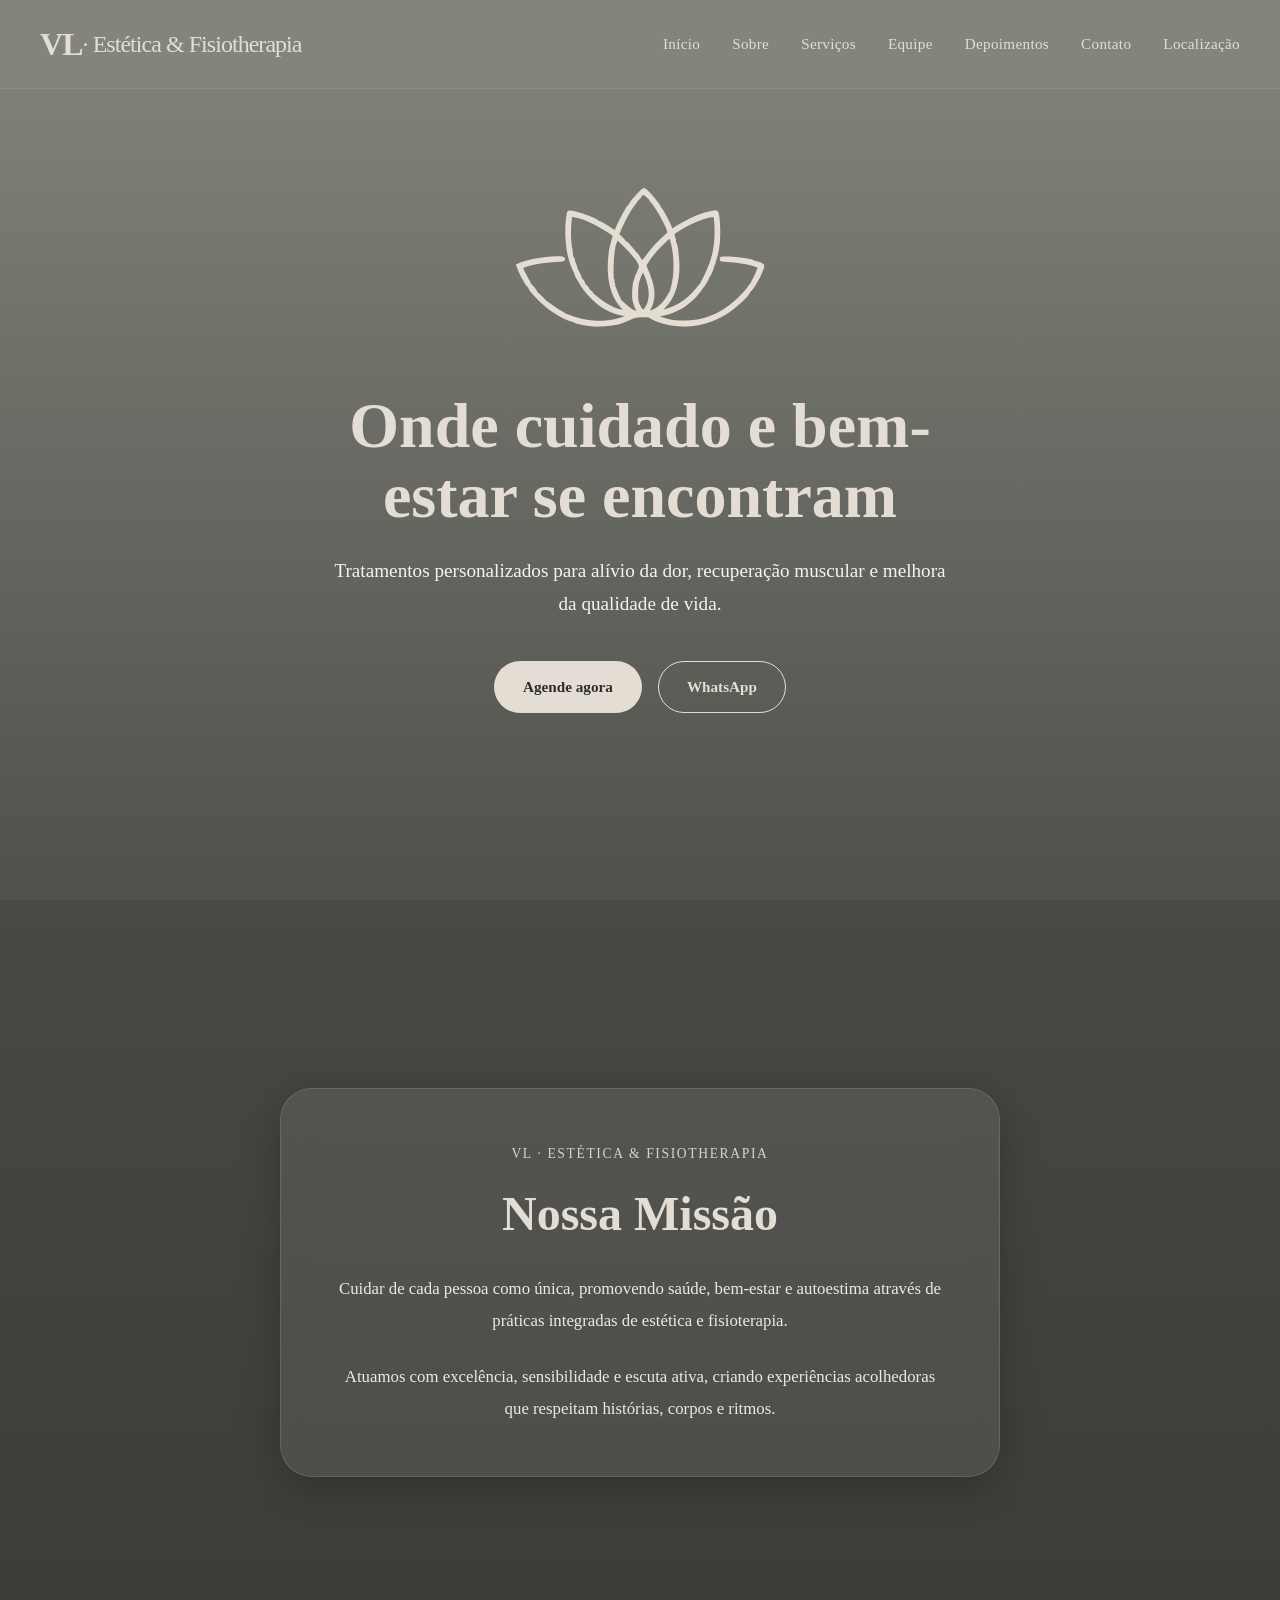
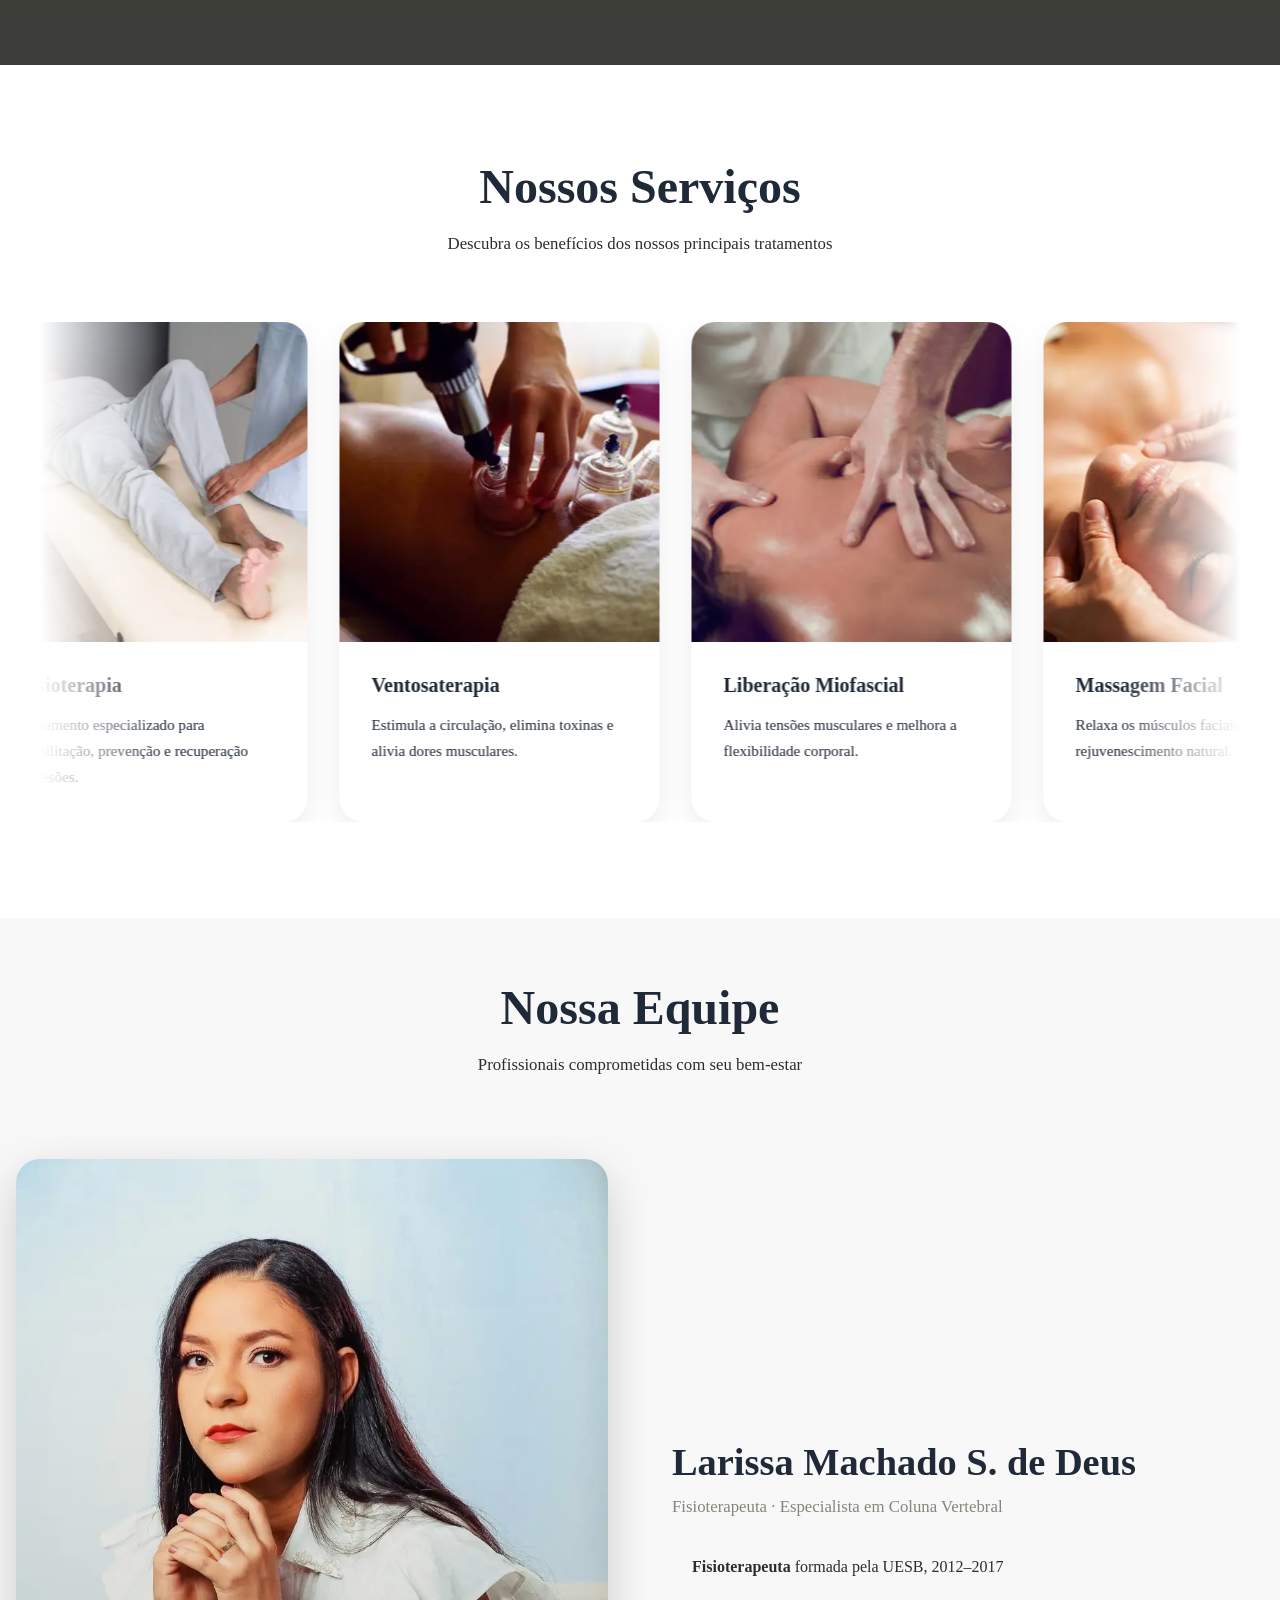
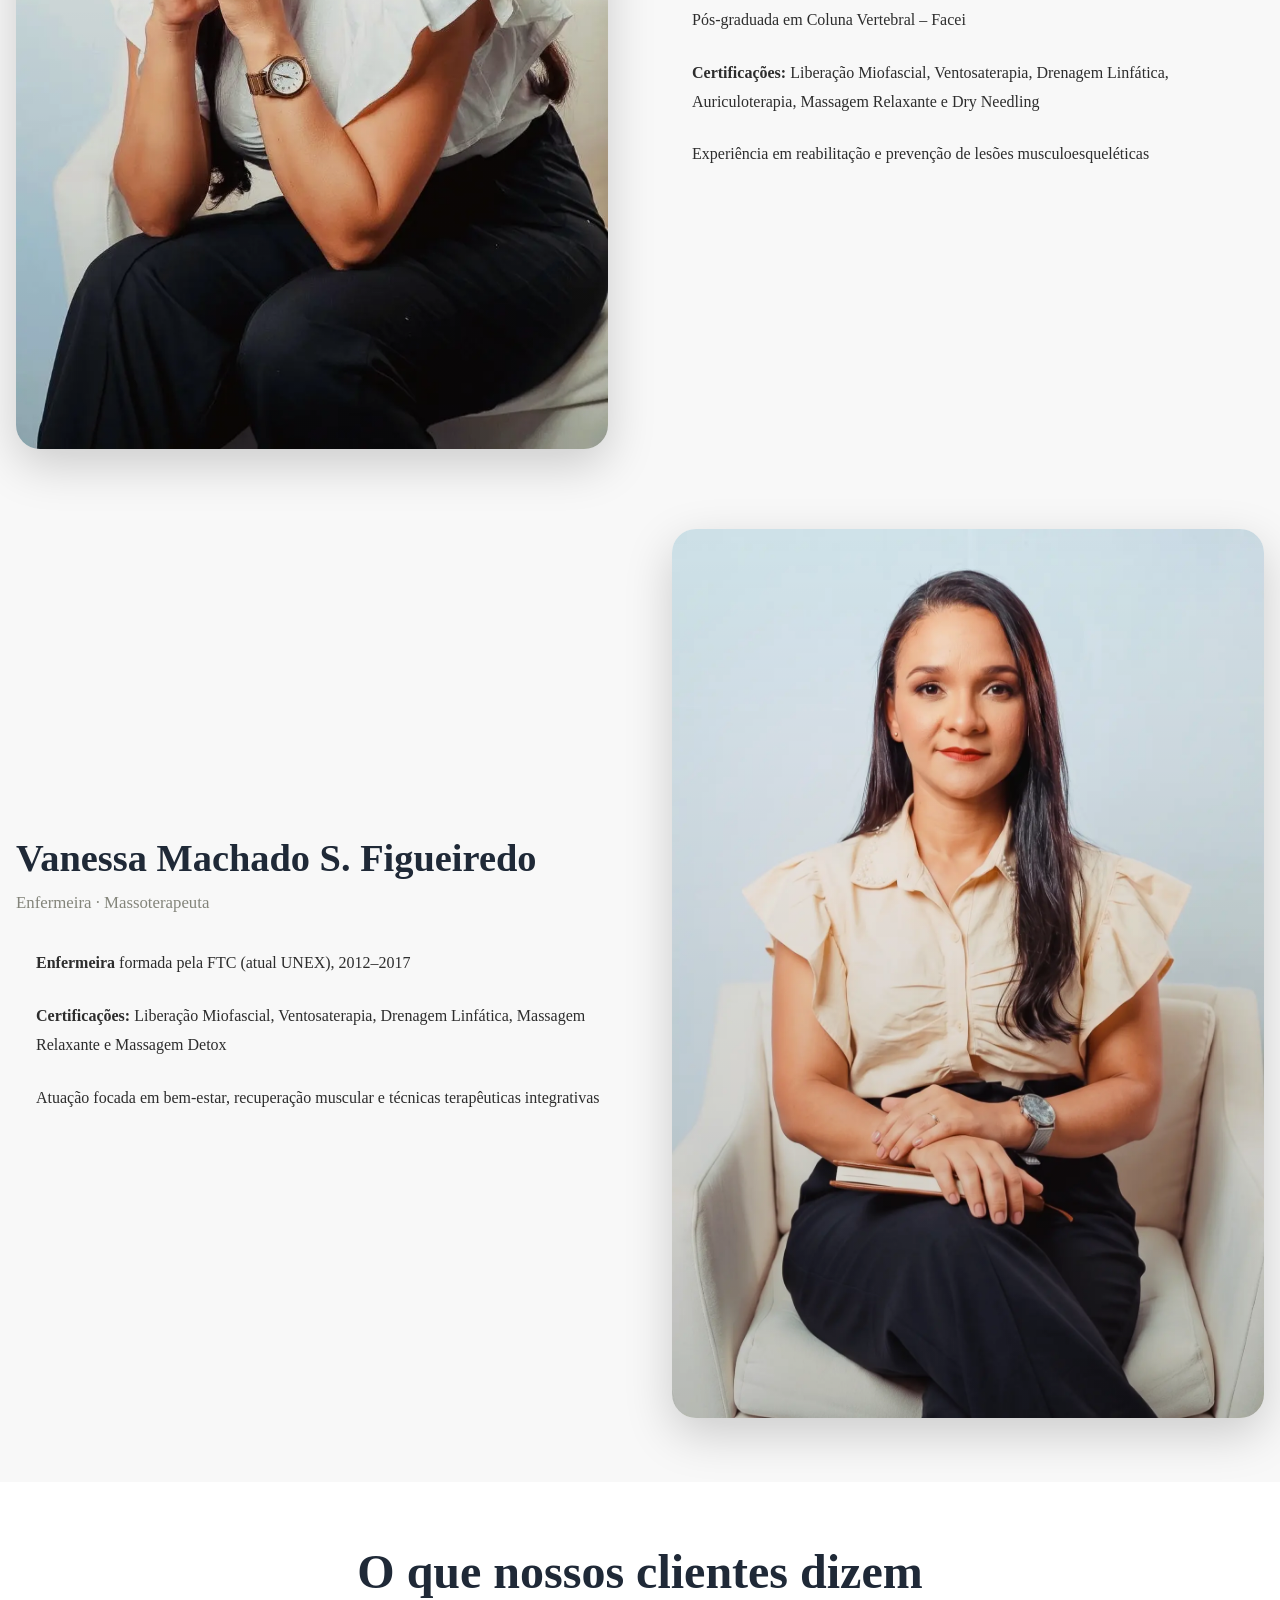
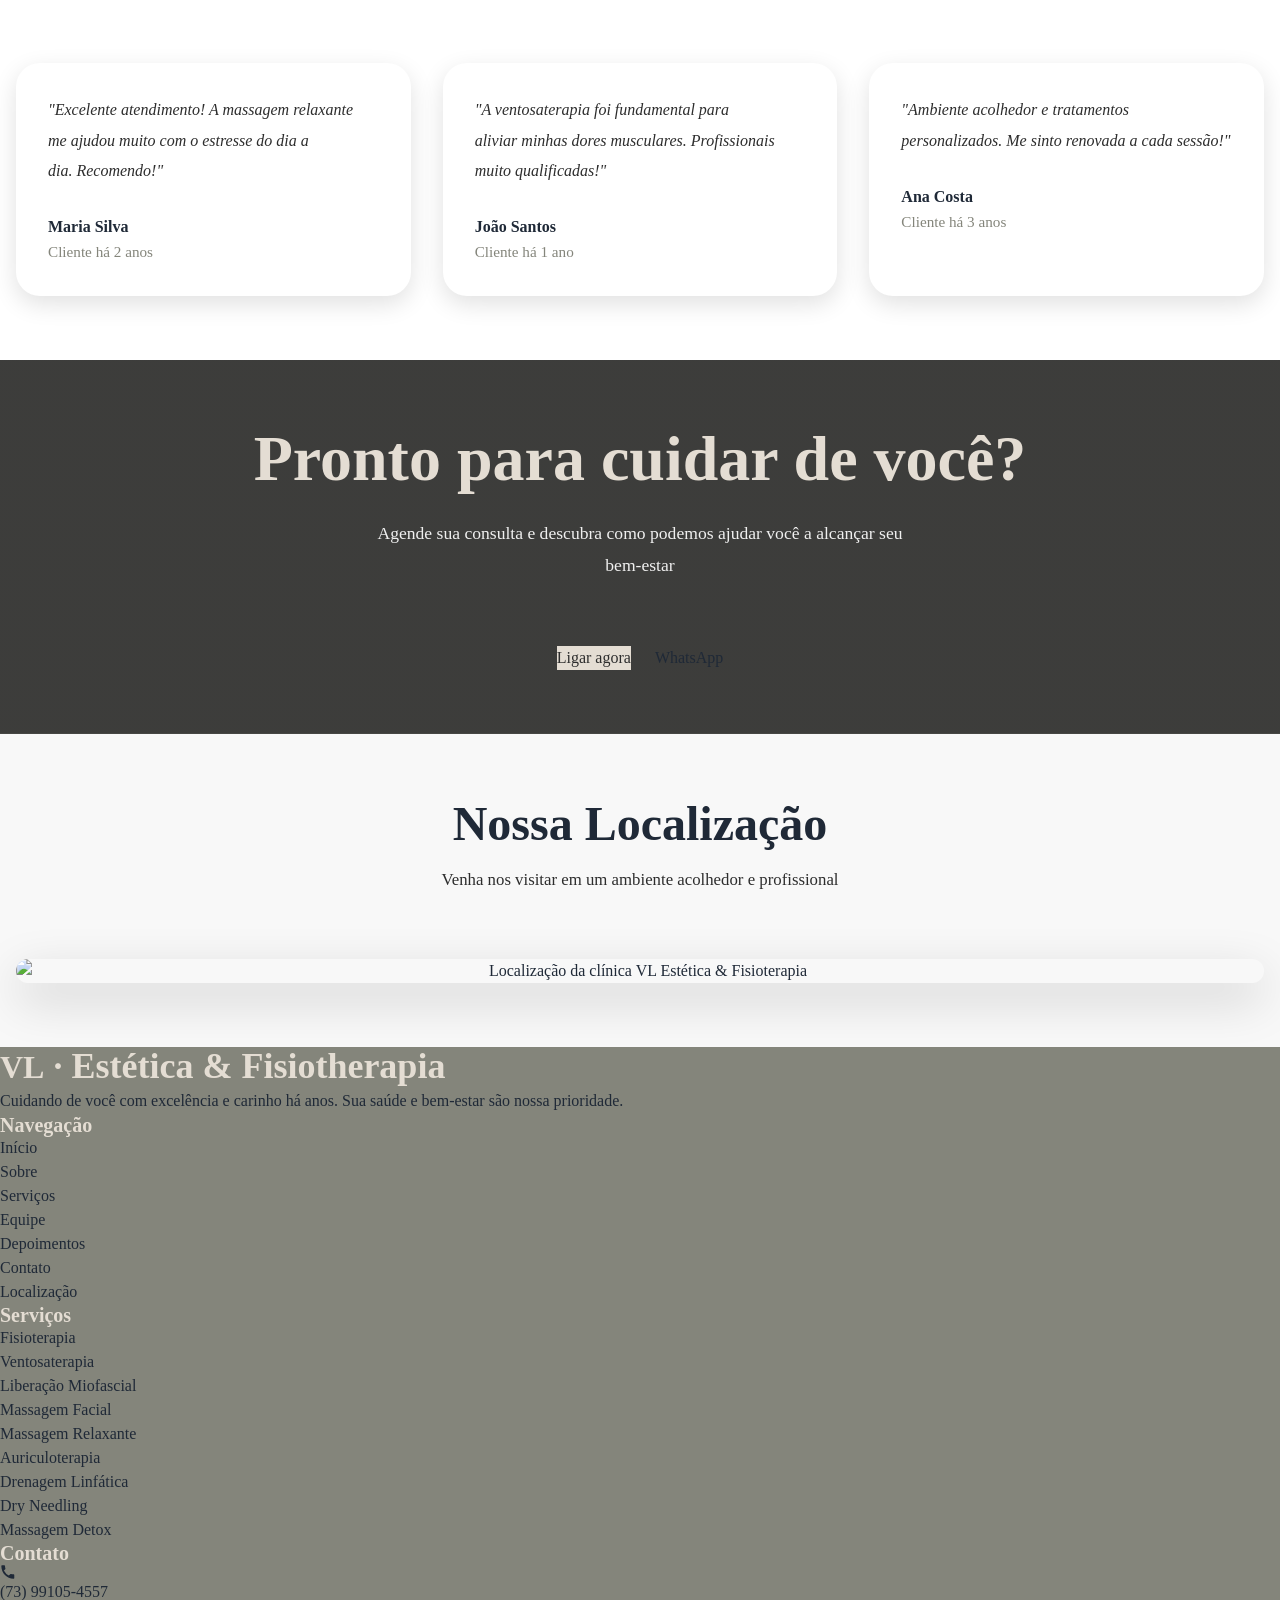
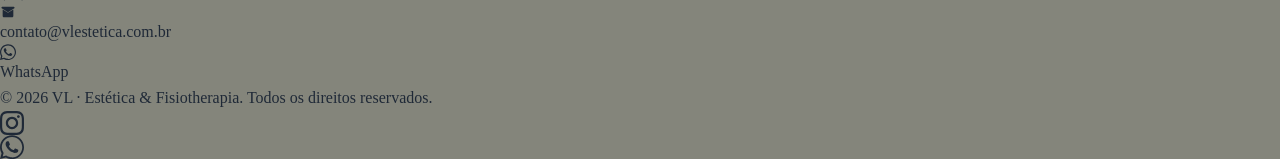
==== commit 286d8a4f: "style: adiciona glassmorphism e background na mission section" ====
--- a/index.html
+++ b/index.html
@@ -173,31 +173,26 @@
         </div>
       </section>
 
-      <section class="mission-section" id="about">
-        <div class="container mission-container">
-          <article
-            class="mission-card"
-            data-aos="fade-up"
-            data-aos-duration="1200"
-          >
-            <span class="section-tag">Sobre nós</span>
+      <section class="mission-section section" id="about">
+        <div class="mission-overlay"></div>
+
+        <div class="container">
+          <div class="mission-card" data-aos="zoom-in" data-aos-duration="1200">
+            <span class="mission-badge">VL · Estética & Fisiotherapia</span>
 
             <h2 class="mission-title">Nossa Missão</h2>
 
             <p class="mission-text">
               Cuidar de cada pessoa como única, promovendo saúde, bem-estar e
               autoestima através de práticas integradas de estética e
-              fisioterapia. Atuamos com excelência, sensibilidade e escuta
-              ativa, criando experiências acolhedoras que respeitam histórias,
-              corpos e ritmos.
+              fisioterapia.
             </p>
 
             <p class="mission-text">
-              Nossa missão é transformar vidas com ciência, toque humano e
-              propósito, oferecendo tratamentos personalizados que unem técnica,
-              humanização e qualidade de atendimento.
+              Atuamos com excelência, sensibilidade e escuta ativa, criando
+              experiências acolhedoras que respeitam histórias, corpos e ritmos.
             </p>
-          </article>
+          </div>
         </div>
       </section>
 
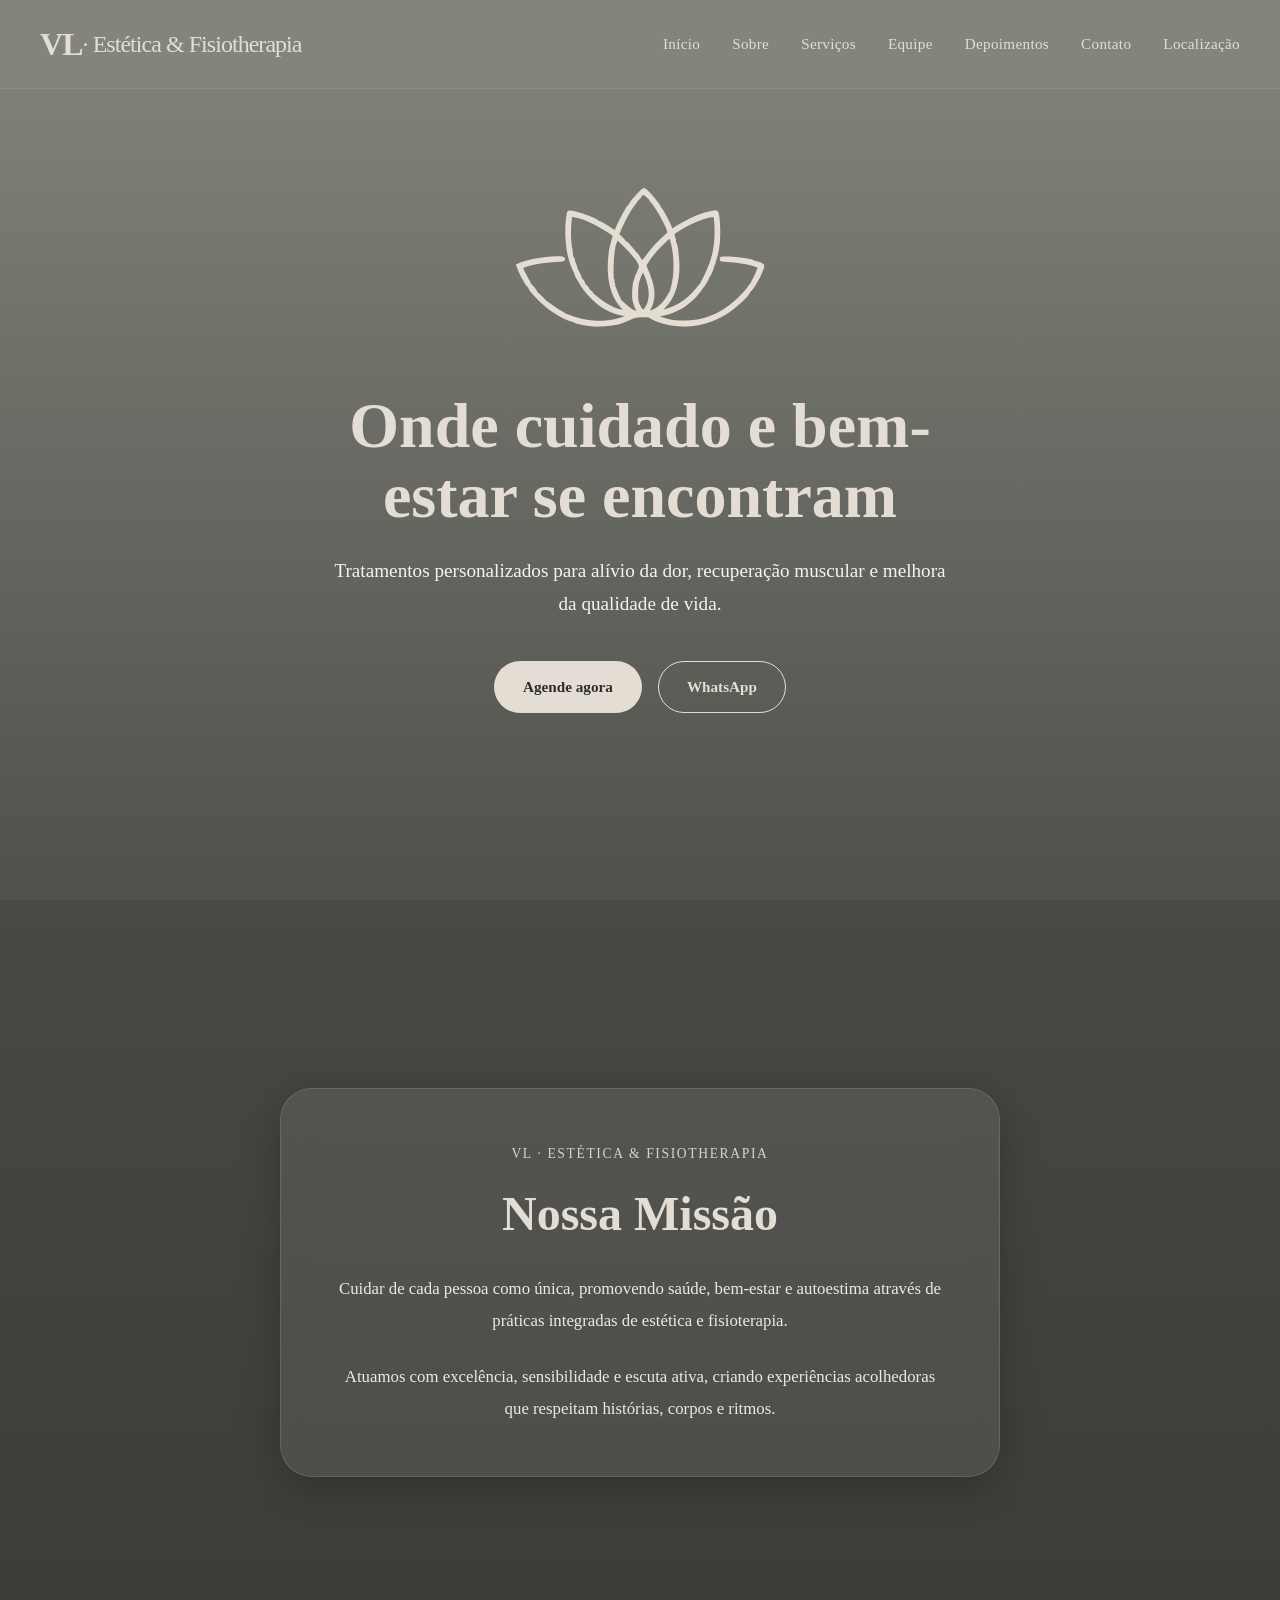
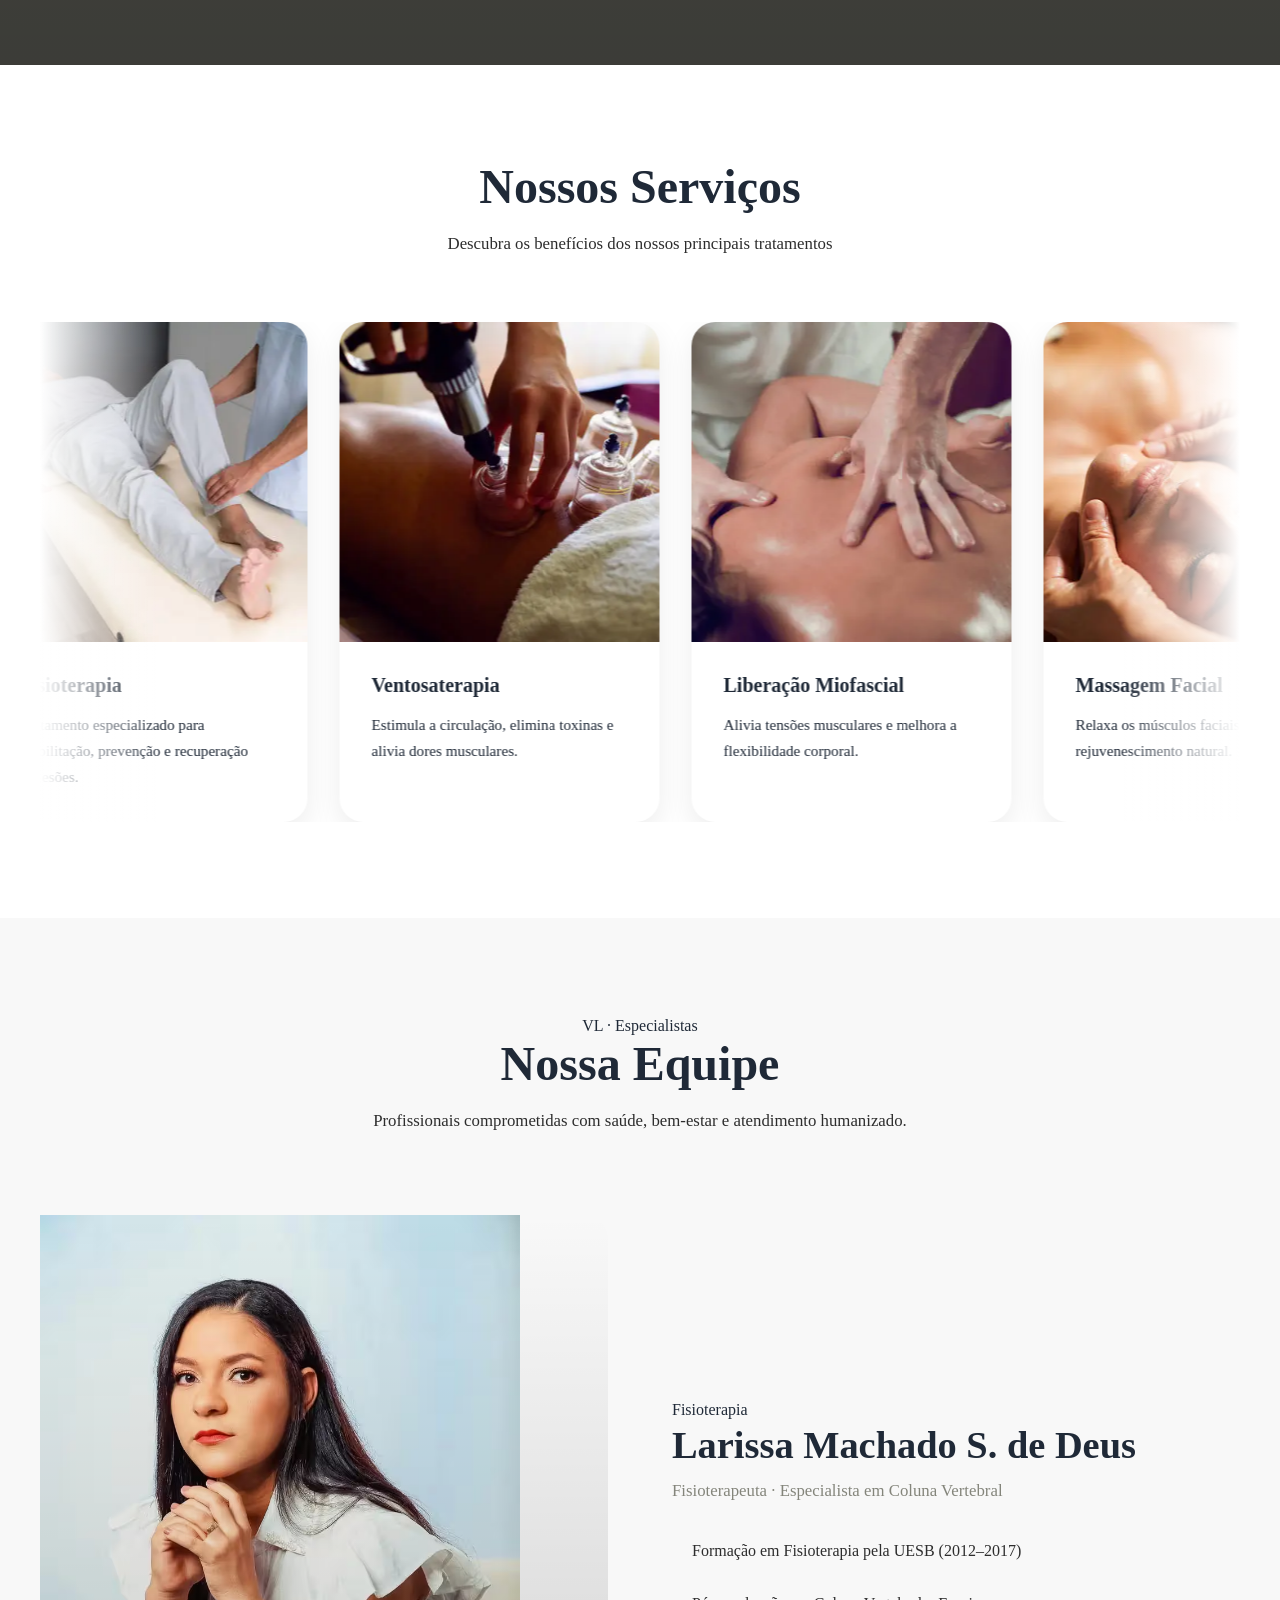
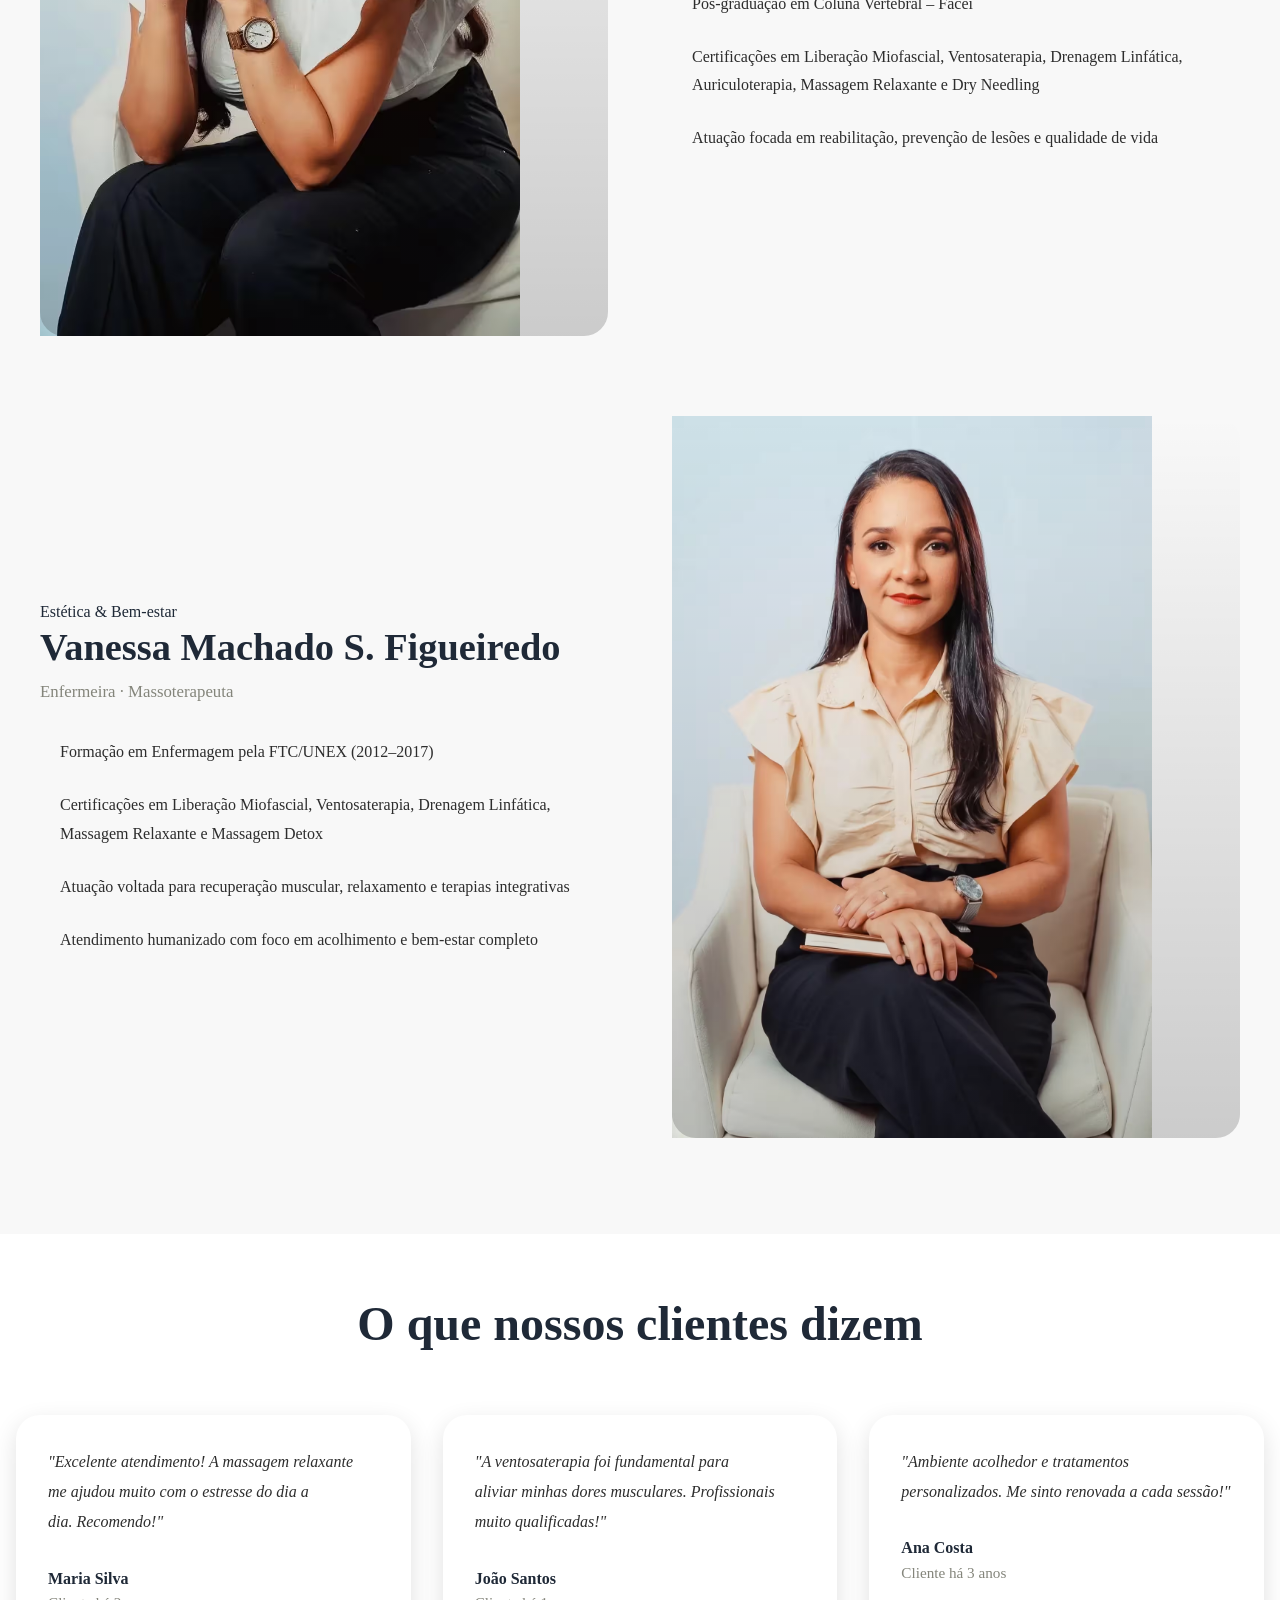
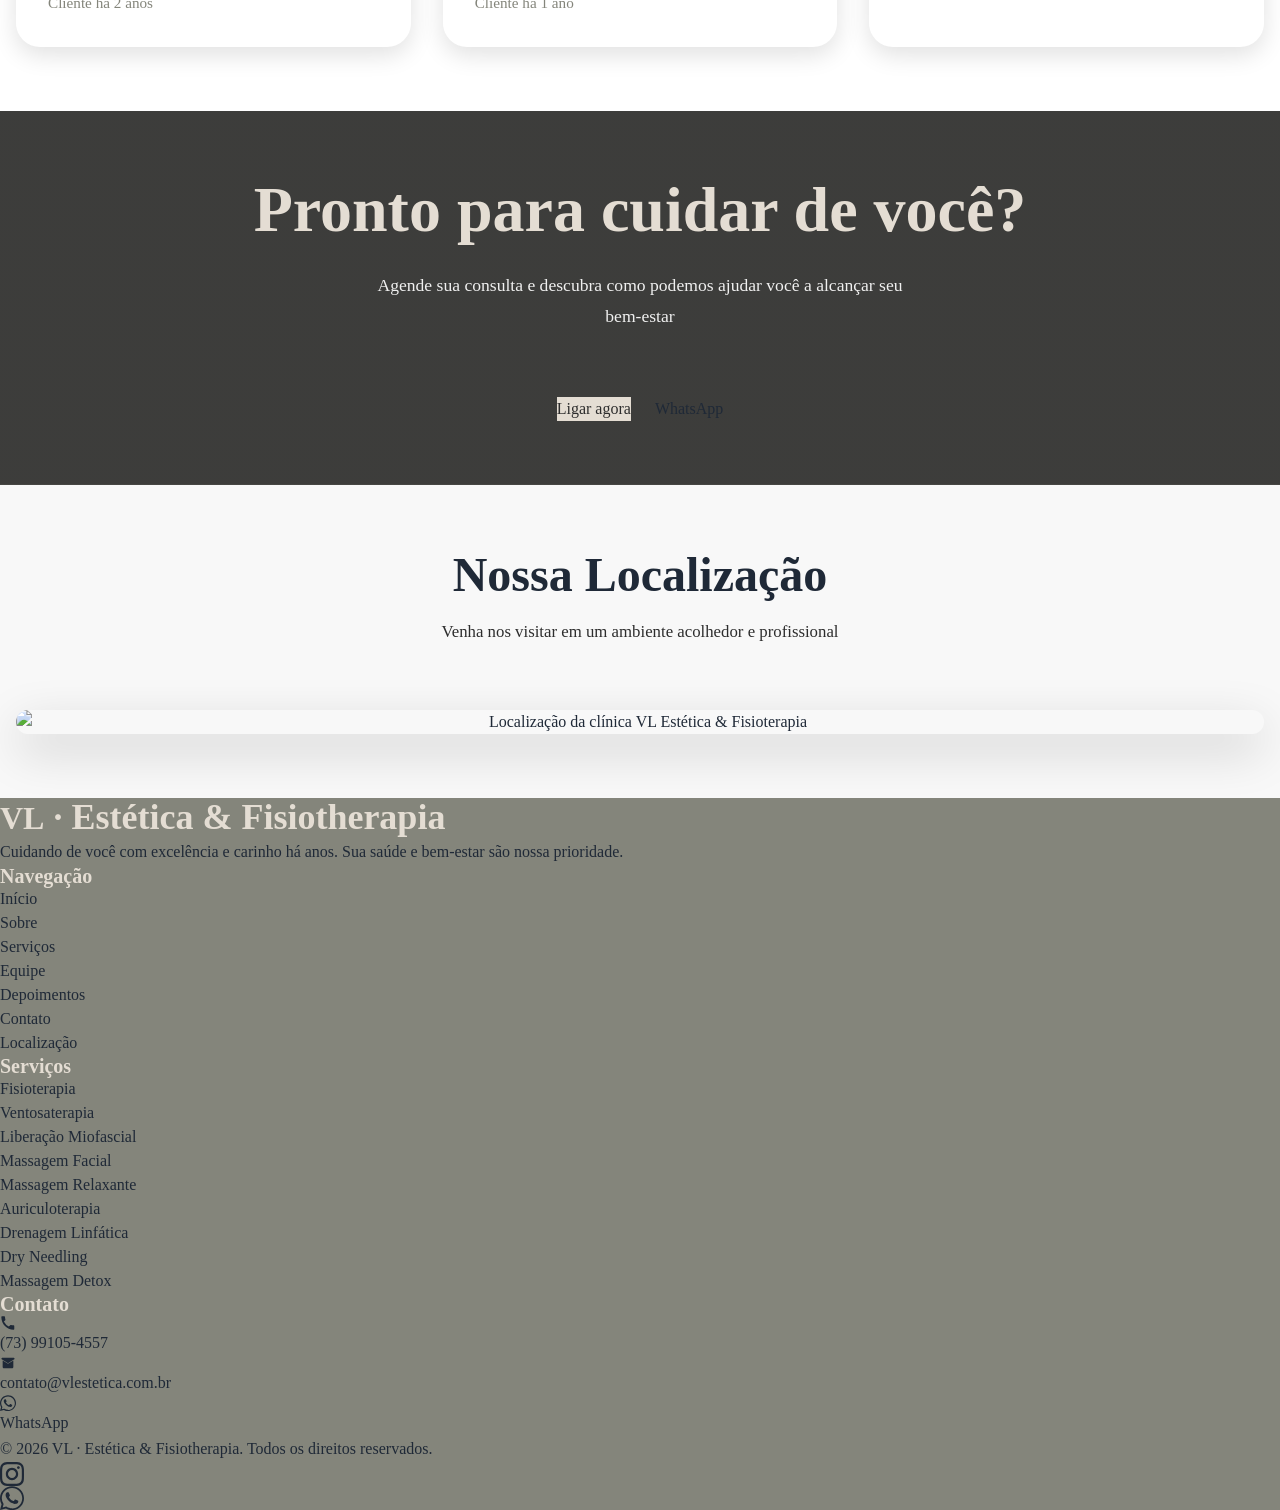
==== commit b16d8398: "refactor: reorganiza estrutura da team section e melhora semantica" ====
--- a/index.html
+++ b/index.html
@@ -455,89 +455,118 @@
         </div>
       </section>
 
-      <!-- Team Section -->
-      <section class="team-section" id="equipe">
-        <div class="team-container">
+      <!-- TEAM SECTION -->
+      <section class="team-section section" id="equipe">
+        <div class="container">
+          <!-- Section Header -->
           <header class="team-header" data-aos="fade-up">
+            <span class="section-badge"> VL · Especialistas </span>
+
             <h2 class="team-title">Nossa Equipe</h2>
+
             <p class="team-subtitle">
-              Profissionais comprometidas com seu bem-estar
+              Profissionais comprometidas com saúde, bem-estar e atendimento
+              humanizado.
             </p>
           </header>
 
-          <!-- Member 1: image left, text right -->
+          <!-- Member 01 -->
           <article class="team-member" data-aos="fade-up" data-aos-delay="100">
+            <!-- Photo -->
             <div class="team-photo">
-              <!-- Substituir o src pelas fotos em .png com fundo recortado -->
-              <img
-                src="./assets/img/team-01.webp"
-                alt="Larissa - Fisioterapeuta"
-                class="portrait"
-                loading="lazy"
-                width="480"
-                height="auto"
-              />
-            </div>
+              <picture>
+                <source srcset="./assets/img/team-01.avif" type="image/avif" />
+
+                <source srcset="./assets/img/team-01.webp" type="image/webp" />
+
+                <img
+                  src="./assets/img/team-01.webp"
+                  alt="Larissa Machado S. de Deus - Fisioterapeuta"
+                  class="team-image"
+                  loading="lazy"
+                  width="480"
+                  height="680"
+                />
+              </picture>
+            </div>
+
+            <!-- Content -->
             <div class="team-content">
+              <span class="member-tag"> Fisioterapia </span>
+
               <h3 class="member-name">Larissa Machado S. de Deus</h3>
+
               <p class="member-role">
                 Fisioterapeuta · Especialista em Coluna Vertebral
               </p>
+
               <ul class="member-bio">
+                <li>Formação em Fisioterapia pela UESB (2012–2017)</li>
+
+                <li>Pós-graduação em Coluna Vertebral – Facei</li>
+
                 <li>
-                  <strong>Fisioterapeuta</strong> formada pela UESB, 2012–2017
+                  Certificações em Liberação Miofascial, Ventosaterapia,
+                  Drenagem Linfática, Auriculoterapia, Massagem Relaxante e Dry
+                  Needling
                 </li>
 
-                <li>Pós-graduada em Coluna Vertebral – Facei</li>
-
                 <li>
-                  <strong>Certificações:</strong>
-                  Liberação Miofascial, Ventosaterapia, Drenagem Linfática,
-                  Auriculoterapia, Massagem Relaxante e Dry Needling
-                </li>
-
-                <li>
-                  Experiência em reabilitação e prevenção de lesões
-                  musculoesqueléticas
+                  Atuação focada em reabilitação, prevenção de lesões e
+                  qualidade de vida
                 </li>
               </ul>
             </div>
           </article>
 
-          <!-- Member 2: image right, text left -->
+          <!-- Member 02 -->
           <article
             class="team-member reverse"
             data-aos="fade-up"
             data-aos-delay="200"
           >
+            <!-- Photo -->
             <div class="team-photo">
-              <img
-                src="./assets/img/team-02.webp"
-                alt="Vanessa - Esteticista"
-                class="portrait"
-                loading="lazy"
-                width="480"
-                height="auto"
-              />
-            </div>
+              <picture>
+                <source srcset="./assets/img/team-02.avif" type="image/avif" />
+
+                <source srcset="./assets/img/team-02.webp" type="image/webp" />
+
+                <img
+                  src="./assets/img/team-02.webp"
+                  alt="Vanessa Machado S. Figueiredo - Enfermeira e Massoterapeuta"
+                  class="team-image"
+                  loading="lazy"
+                  width="480"
+                  height="680"
+                />
+              </picture>
+            </div>
+
+            <!-- Content -->
             <div class="team-content">
+              <span class="member-tag"> Estética & Bem-estar </span>
+
               <h3 class="member-name">Vanessa Machado S. Figueiredo</h3>
+
               <p class="member-role">Enfermeira · Massoterapeuta</p>
+
               <ul class="member-bio">
+                <li>Formação em Enfermagem pela FTC/UNEX (2012–2017)</li>
+
                 <li>
-                  <strong>Enfermeira</strong> formada pela FTC (atual UNEX),
-                  2012–2017
+                  Certificações em Liberação Miofascial, Ventosaterapia,
+                  Drenagem Linfática, Massagem Relaxante e Massagem Detox
                 </li>
 
                 <li>
-                  <strong>Certificações:</strong>
-                  Liberação Miofascial, Ventosaterapia, Drenagem Linfática,
-                  Massagem Relaxante e Massagem Detox
+                  Atuação voltada para recuperação muscular, relaxamento e
+                  terapias integrativas
                 </li>
 
                 <li>
-                  Atuação focada em bem-estar, recuperação muscular e técnicas
-                  terapêuticas integrativas
+                  Atendimento humanizado com foco em acolhimento e bem-estar
+                  completo
                 </li>
               </ul>
             </div>
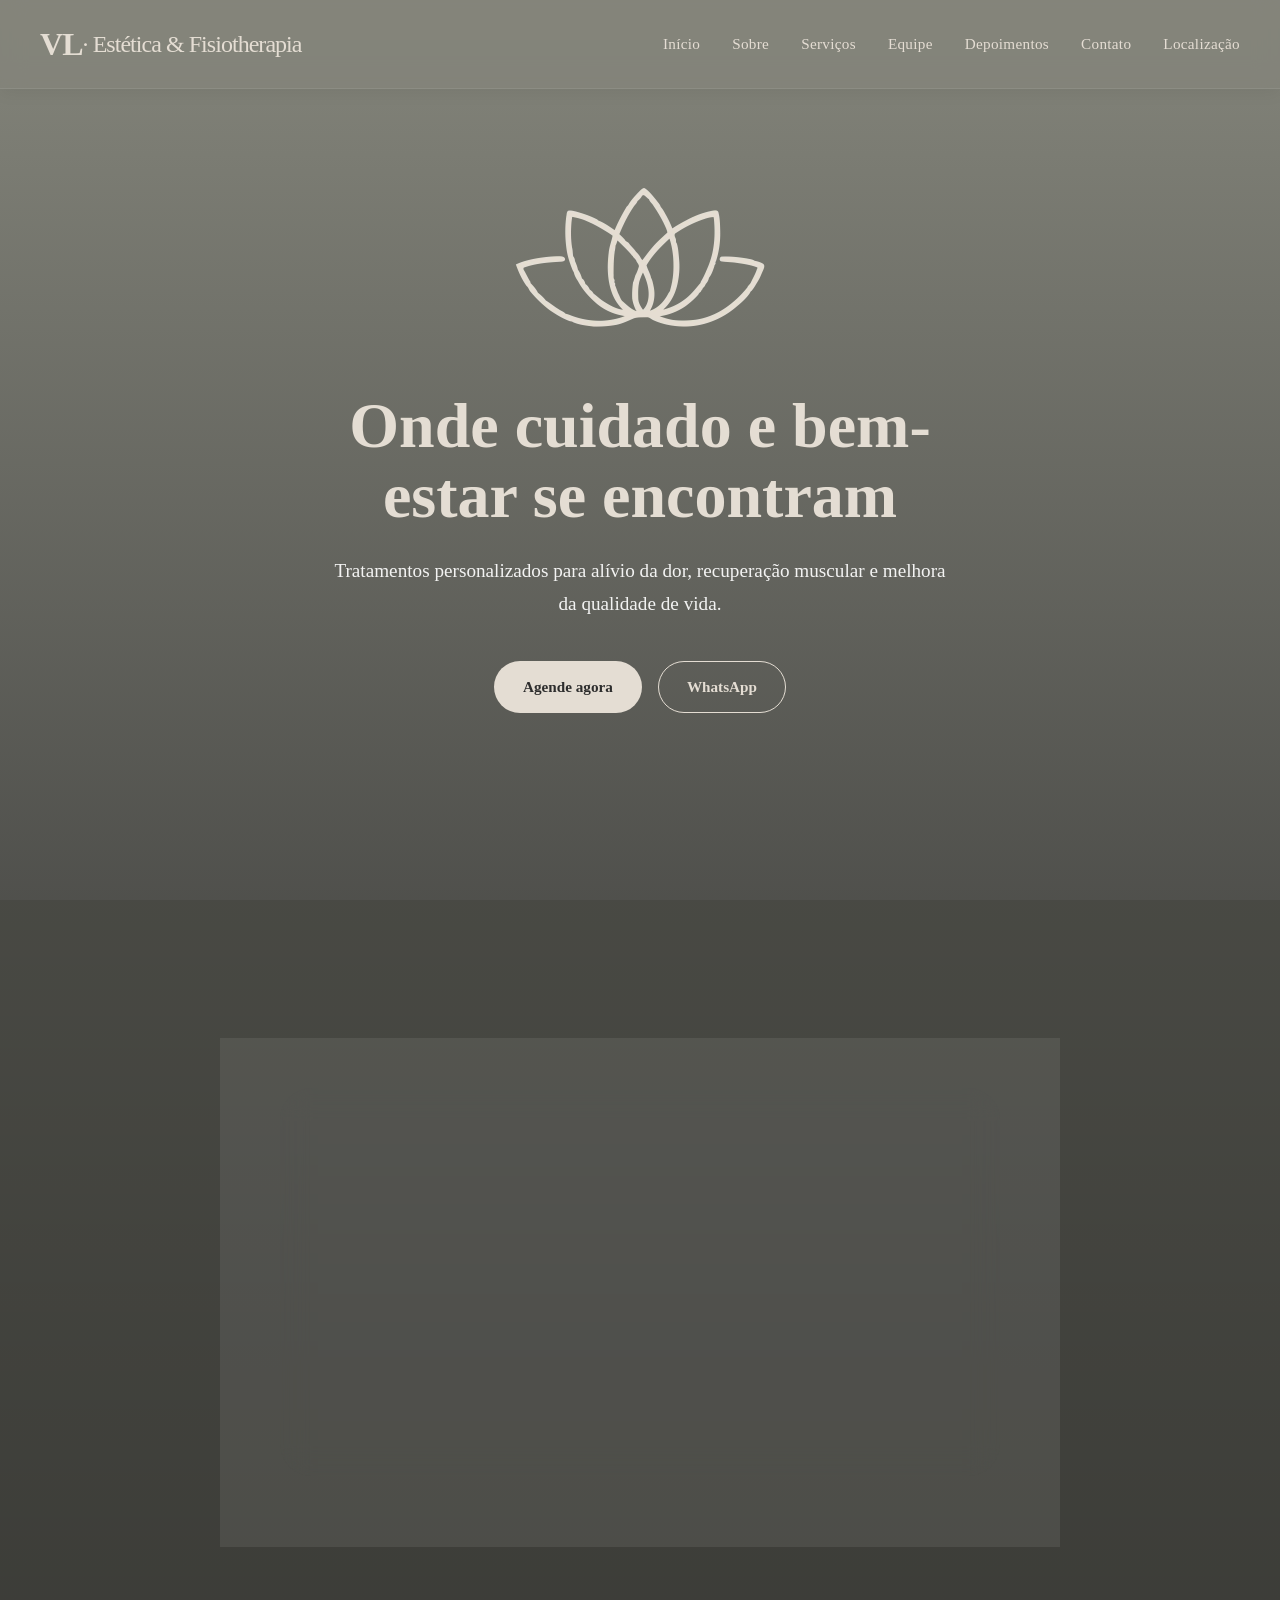
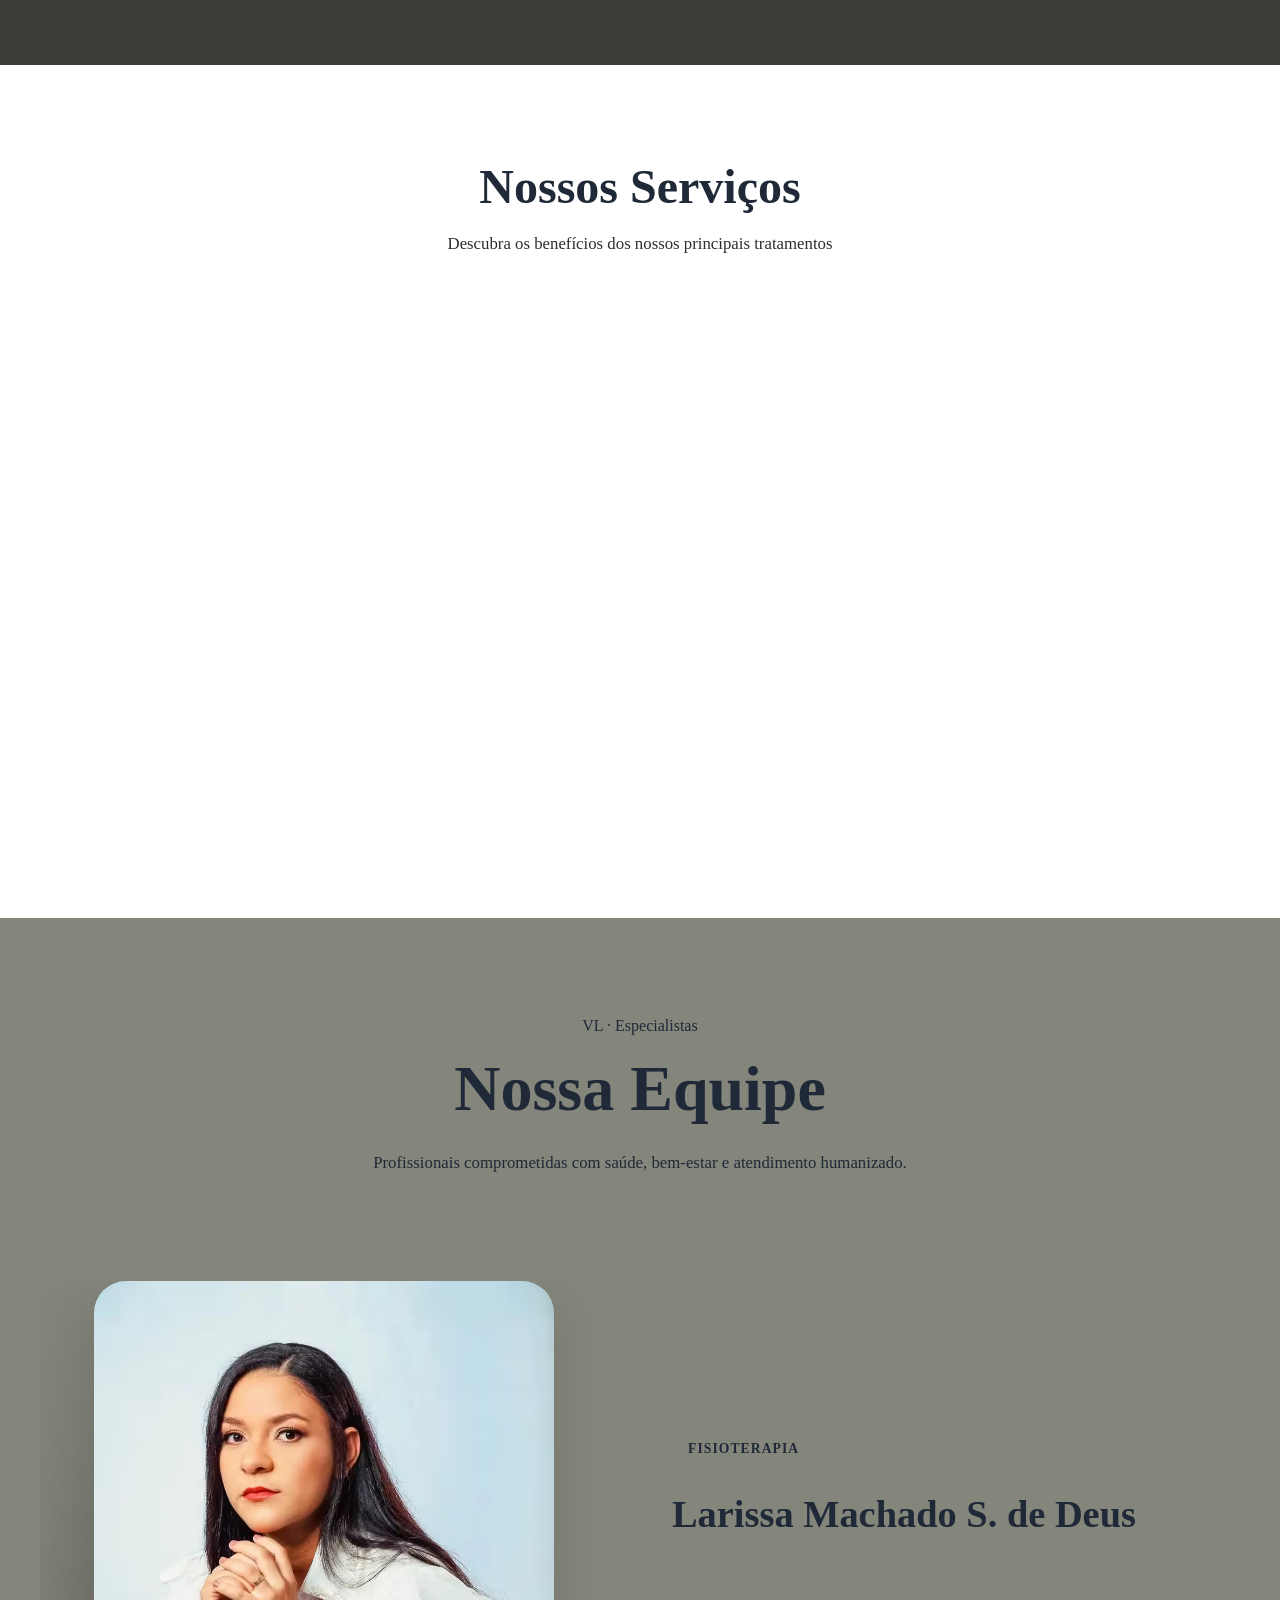
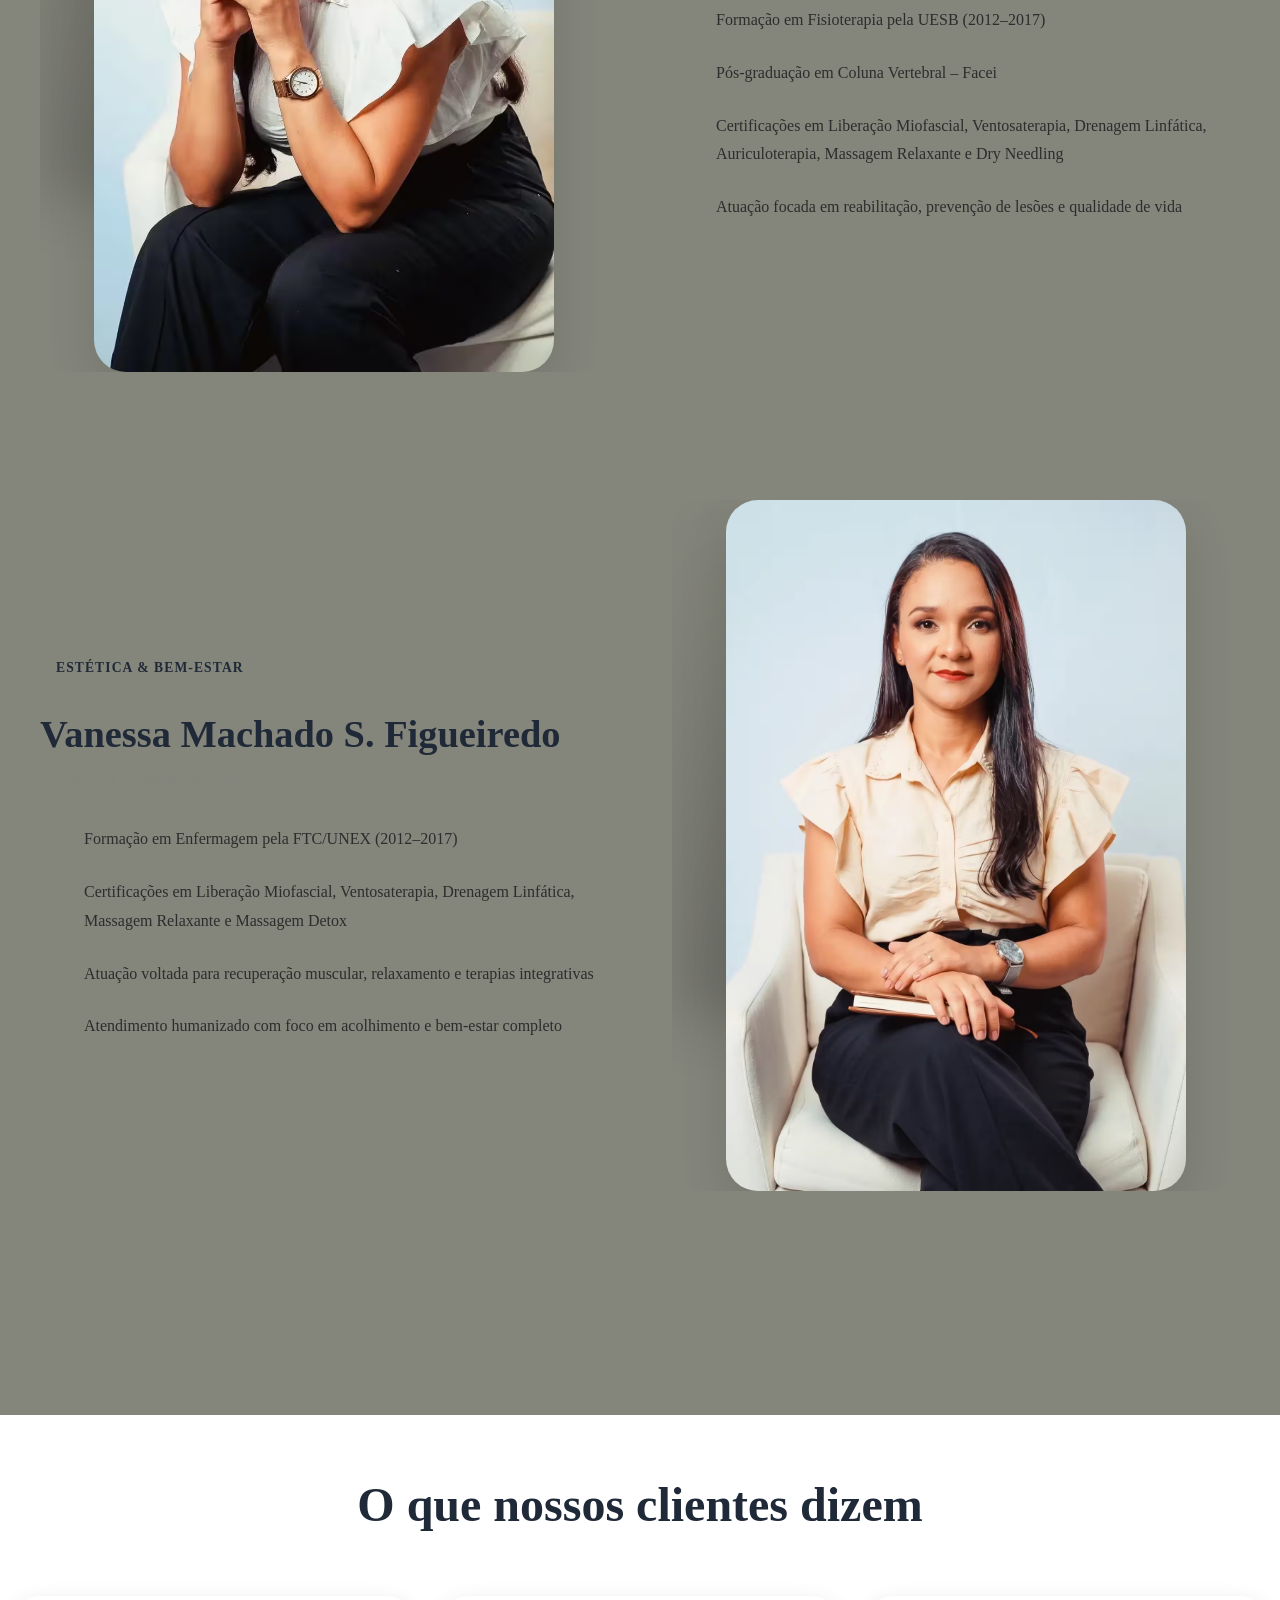
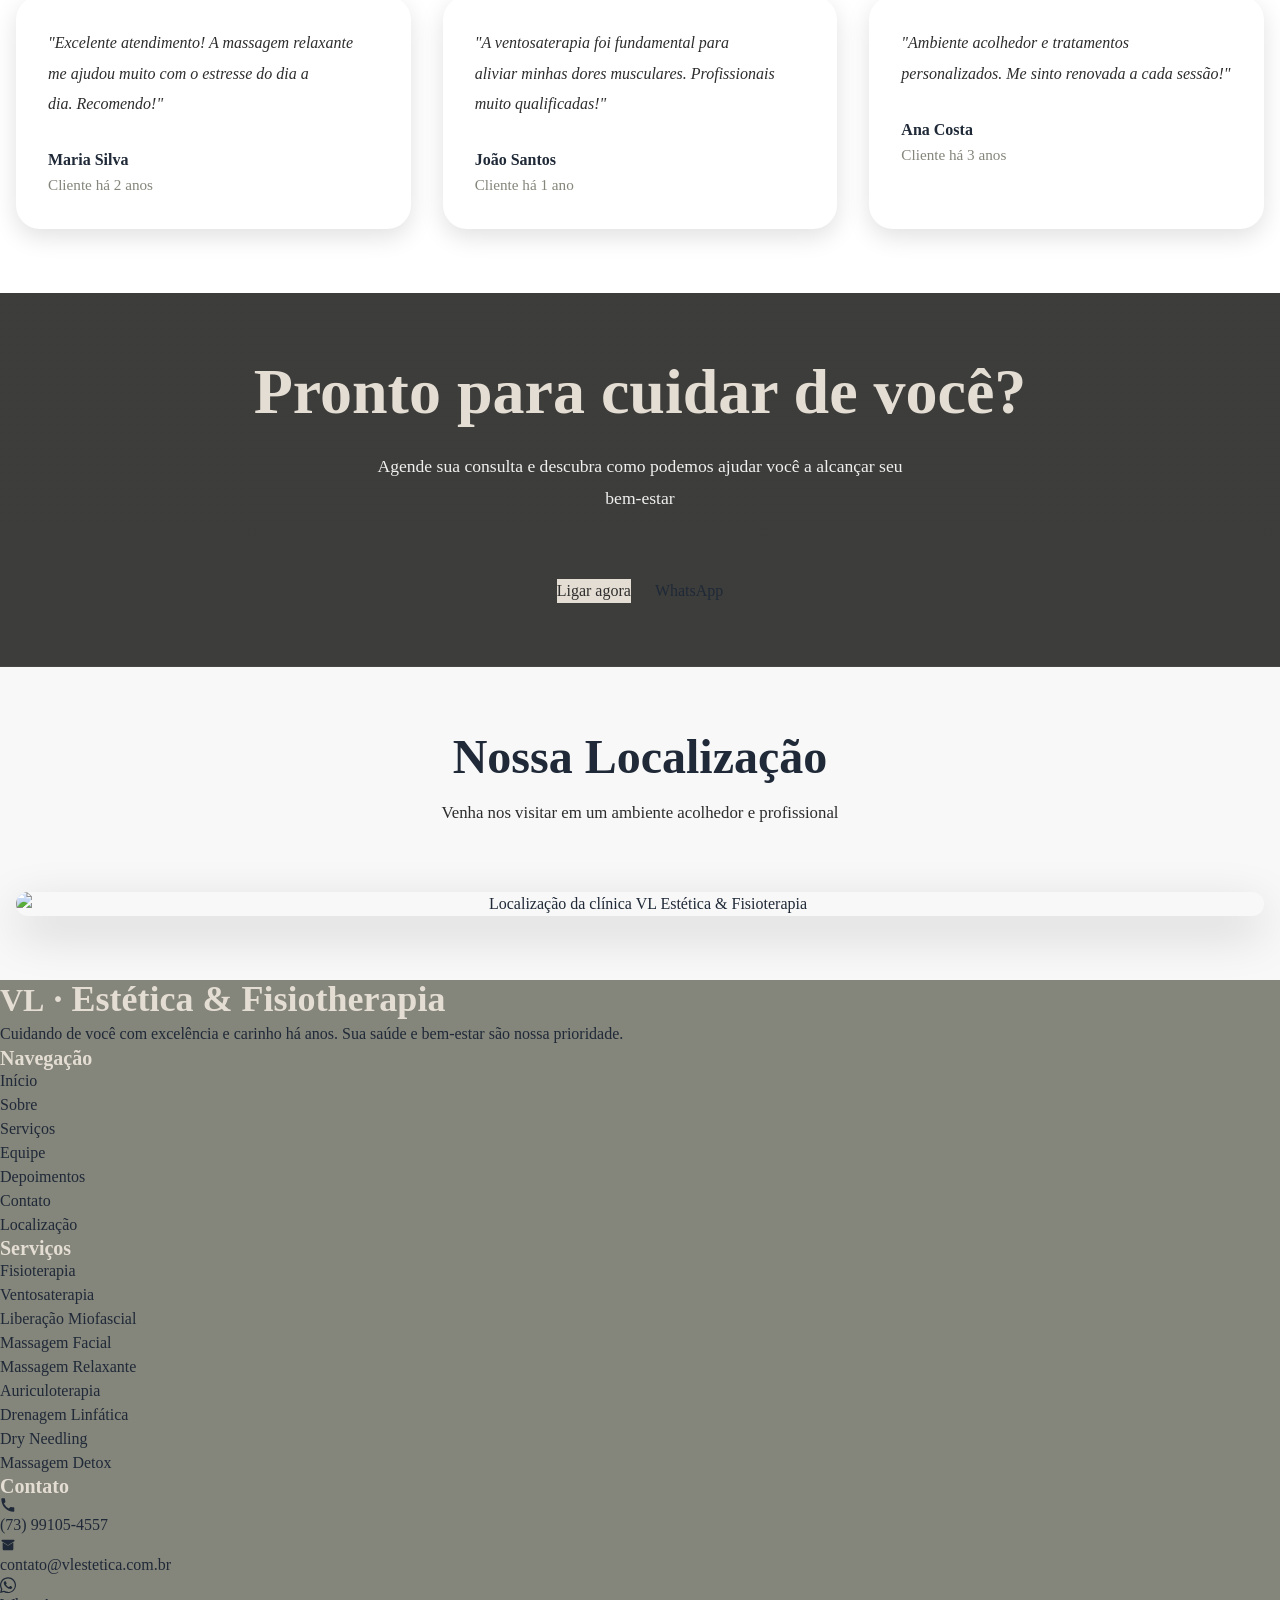
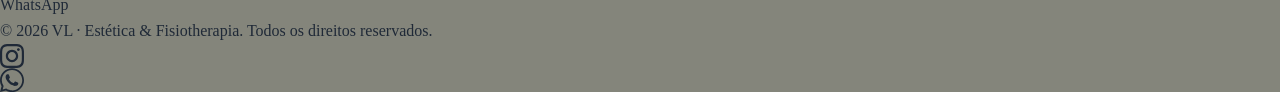
==== commit 6edd17e6: "refactor: improve CTA section accessibility and semantic consistency" ====
--- a/index.html
+++ b/index.html
@@ -575,11 +575,18 @@
       </section>
 
       <!-- Testimonials Section -->
-      <section class="testimonials" id="testimonials">
+      <section
+        class="testimonials"
+        id="testimonials"
+        role="region"
+        aria-label="Depoimentos de clientes"
+      >
         <div class="testimonials-container">
           <h2 class="testimonials-title">O que nossos clientes dizem</h2>
+
           <div class="testimonials-grid">
-            <div
+            <!-- Card 1 -->
+            <article
               class="testimonial-card"
               data-aos="fade-up"
               data-aos-delay="100"
@@ -590,13 +597,15 @@
                   com o estresse do dia a dia. Recomendo!"
                 </p>
               </div>
-              <div class="testimonial-author">
+
+              <footer class="testimonial-author">
                 <h4>Maria Silva</h4>
                 <span>Cliente há 2 anos</span>
-              </div>
-            </div>
-
-            <div
+              </footer>
+            </article>
+
+            <!-- Card 2 -->
+            <article
               class="testimonial-card"
               data-aos="fade-up"
               data-aos-delay="200"
@@ -607,13 +616,15 @@
                   musculares. Profissionais muito qualificadas!"
                 </p>
               </div>
-              <div class="testimonial-author">
+
+              <footer class="testimonial-author">
                 <h4>João Santos</h4>
                 <span>Cliente há 1 ano</span>
-              </div>
-            </div>
-
-            <div
+              </footer>
+            </article>
+
+            <!-- Card 3 -->
+            <article
               class="testimonial-card"
               data-aos="fade-up"
               data-aos-delay="300"
@@ -624,11 +635,12 @@
                   renovada a cada sessão!"
                 </p>
               </div>
-              <div class="testimonial-author">
+
+              <footer class="testimonial-author">
                 <h4>Ana Costa</h4>
                 <span>Cliente há 3 anos</span>
-              </div>
-            </div>
+              </footer>
+            </article>
           </div>
         </div>
       </section>
@@ -638,19 +650,30 @@
         <div class="cta-container">
           <div class="cta-content" data-aos="zoom-in">
             <h2 class="cta-title">Pronto para cuidar de você?</h2>
+
             <p class="cta-subtitle">
               Agende sua consulta e descubra como podemos ajudar você a alcançar
               seu bem-estar
             </p>
+
             <div class="cta-buttons">
-              <a href="tel:+5573991054557" class="btn-primary">Ligar agora</a>
+              <a
+                href="tel:+5573991054557"
+                class="btn-primary"
+                aria-label="Ligar para a clínica"
+              >
+                Ligar agora
+              </a>
+
               <a
                 href="https://wa.me/5573991054557"
                 class="btn-secondary"
                 target="_blank"
                 rel="noopener"
-                >WhatsApp</a
-              >
+                aria-label="Abrir WhatsApp da clínica"
+              >
+                WhatsApp
+              </a>
             </div>
           </div>
         </div>
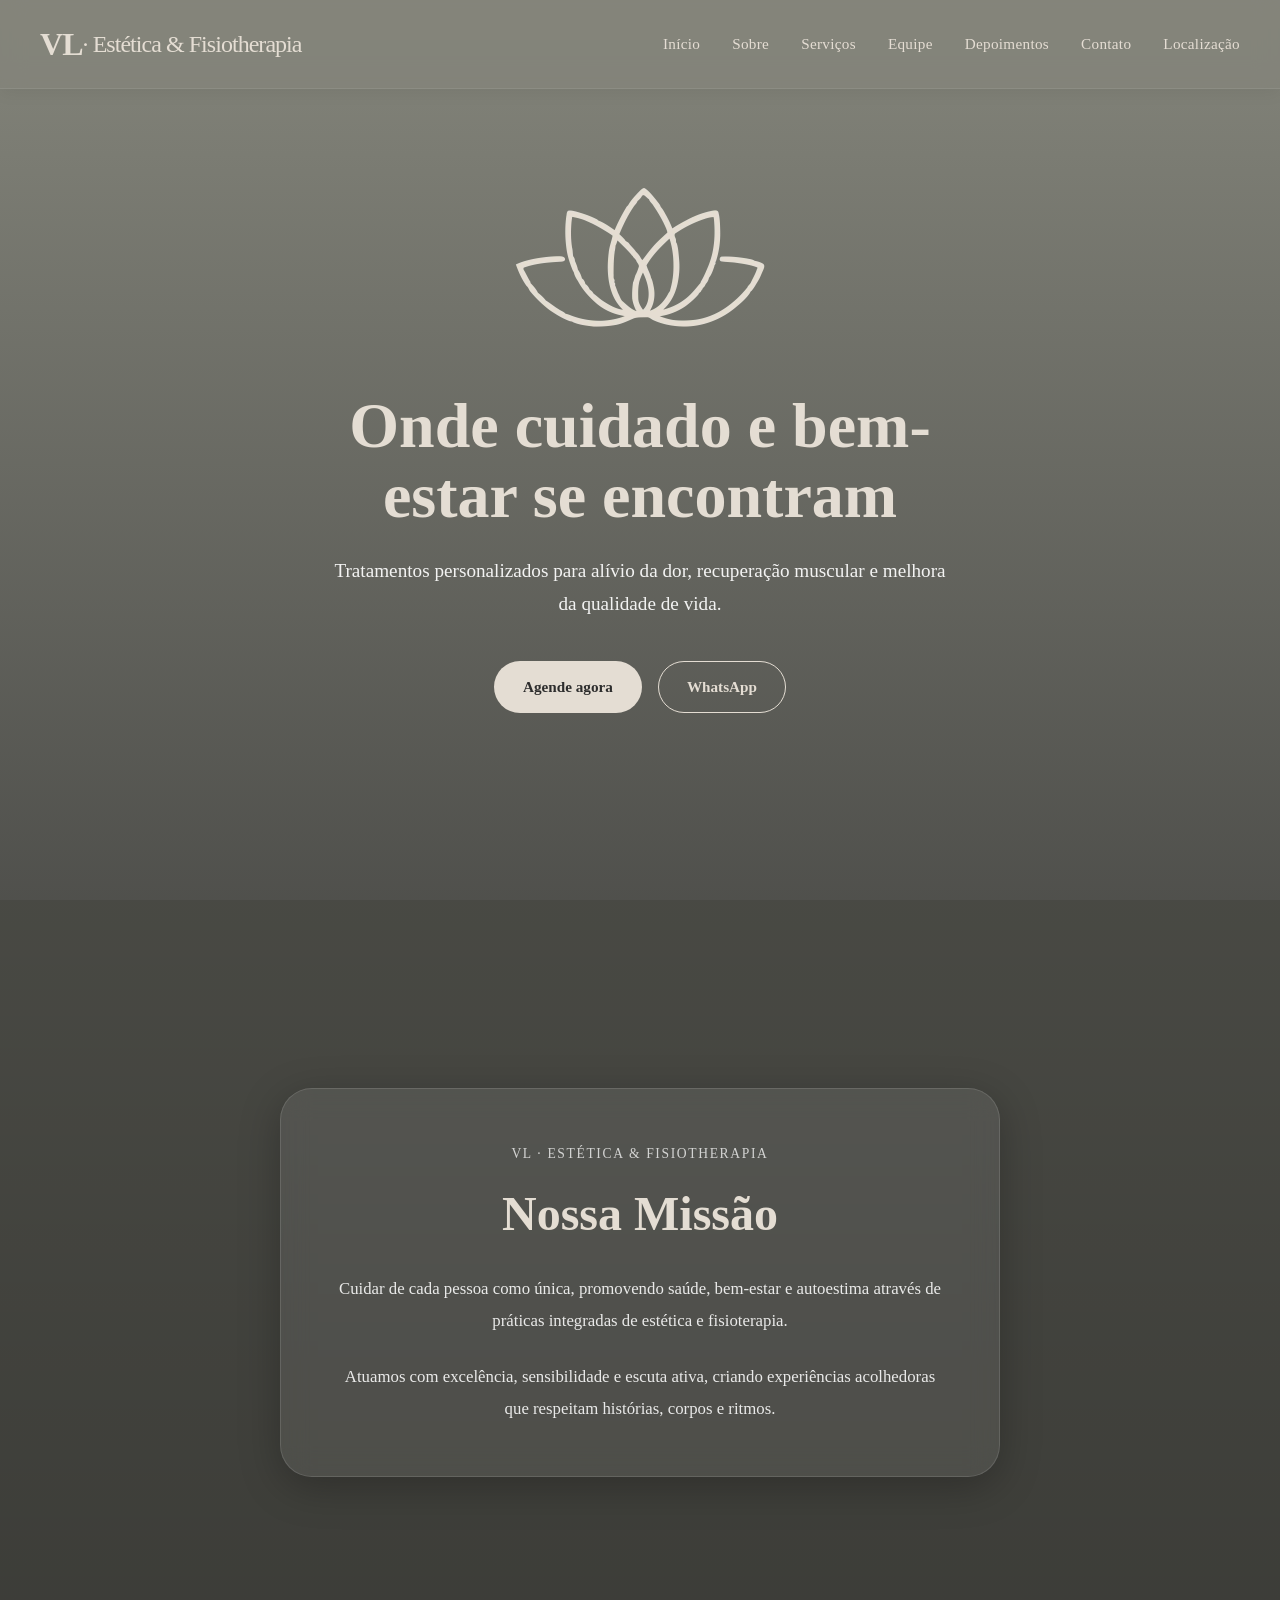
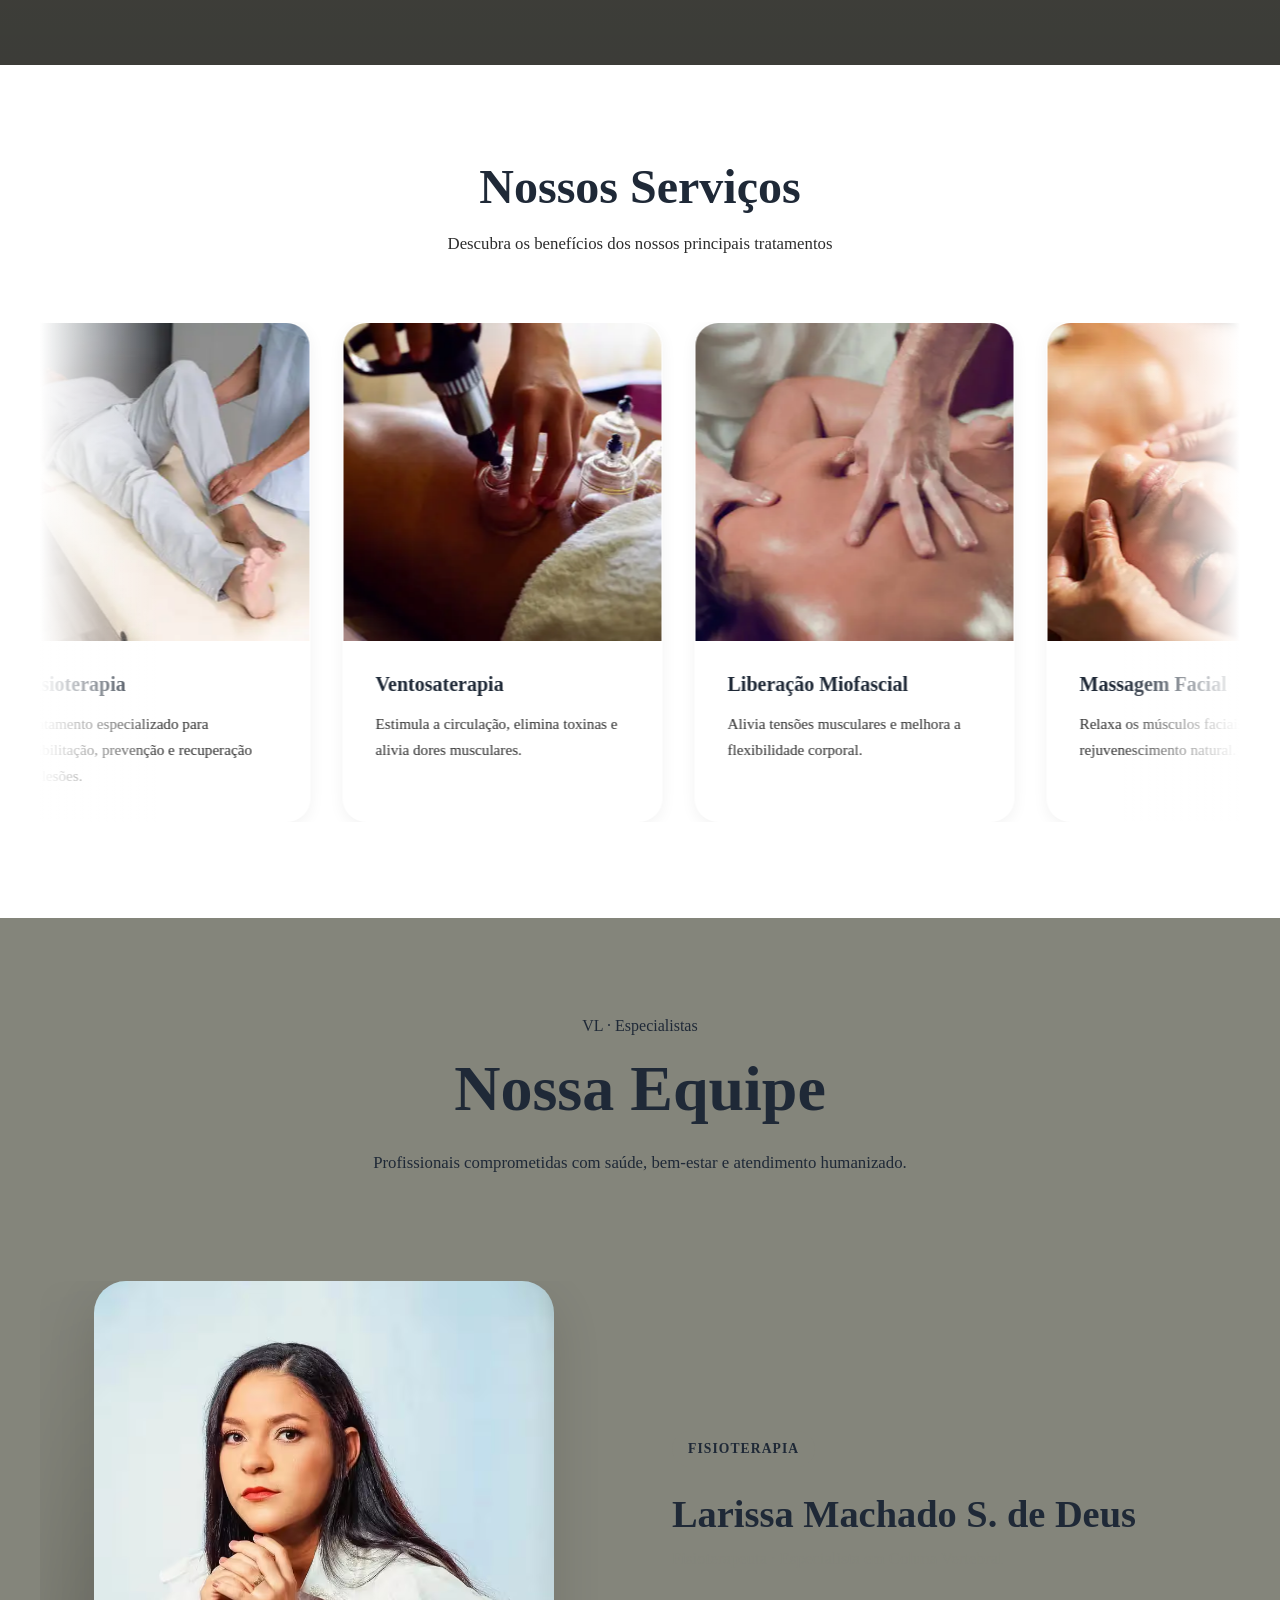
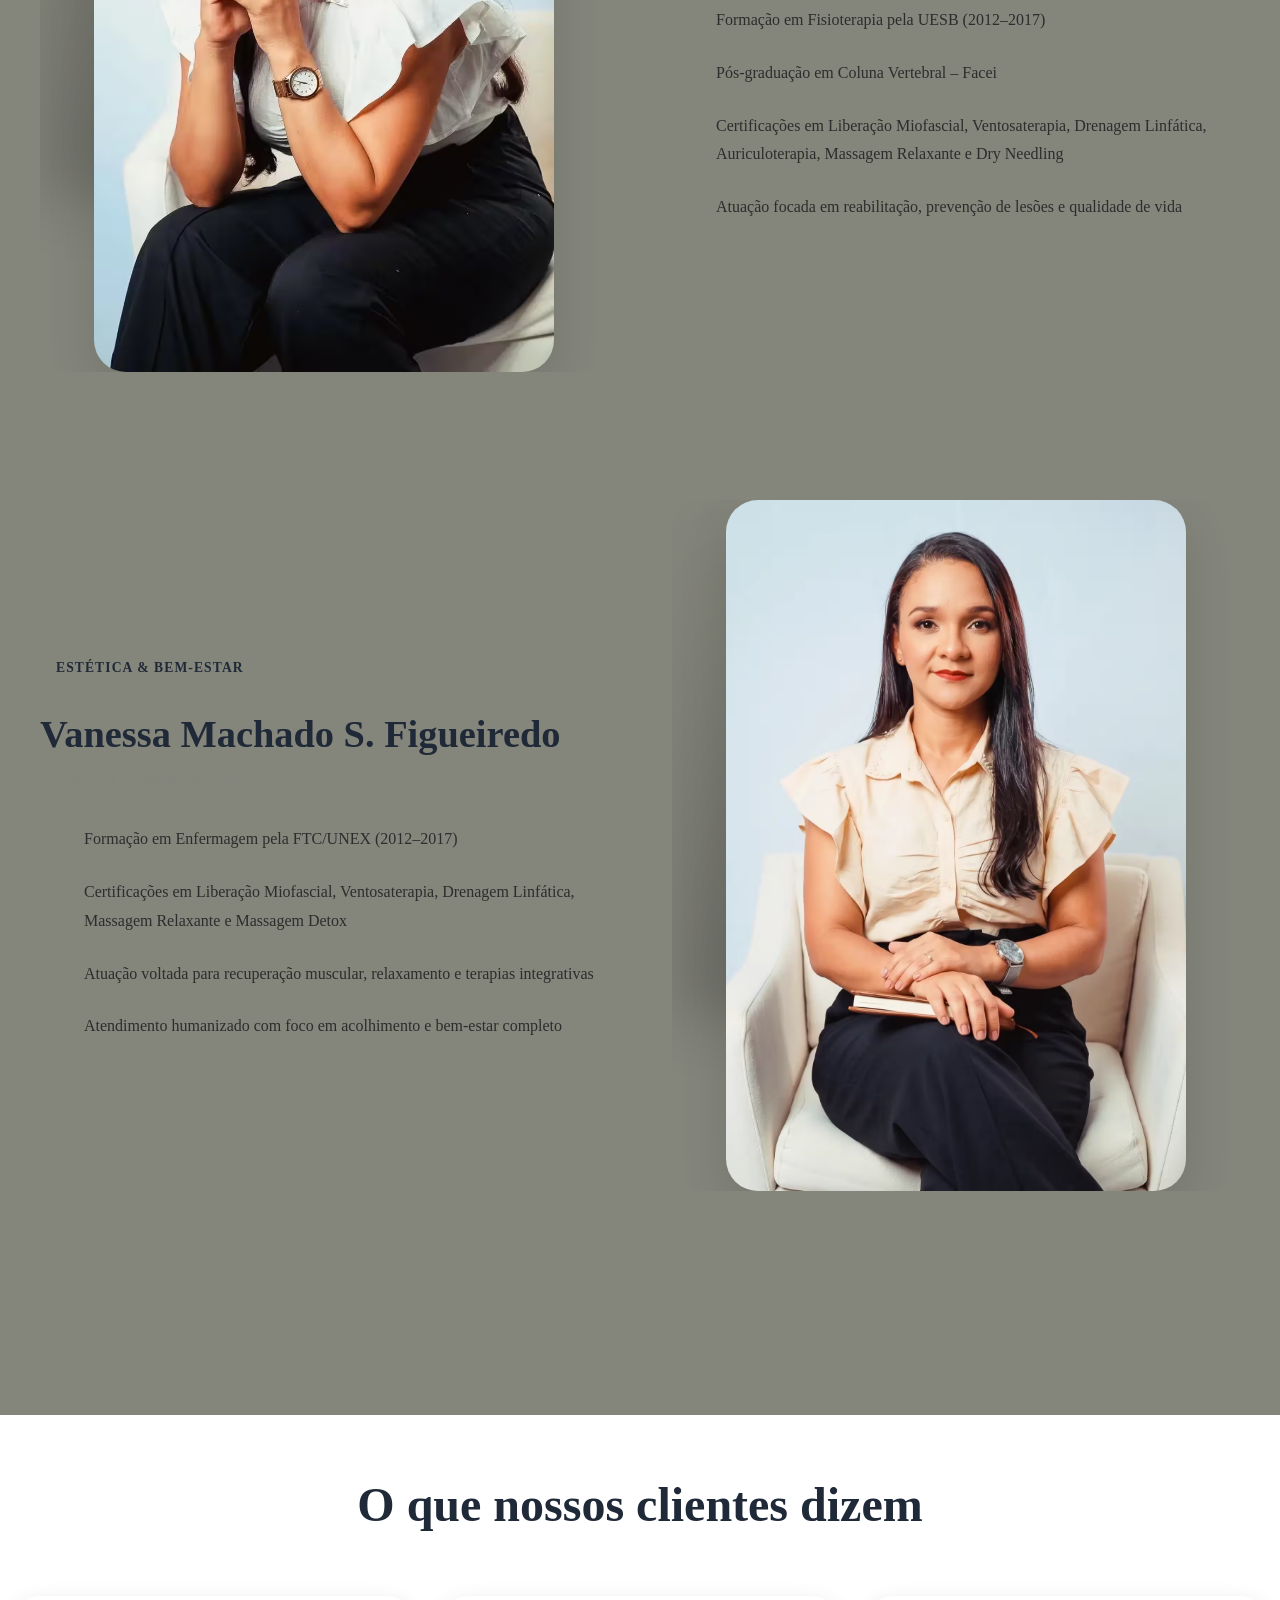
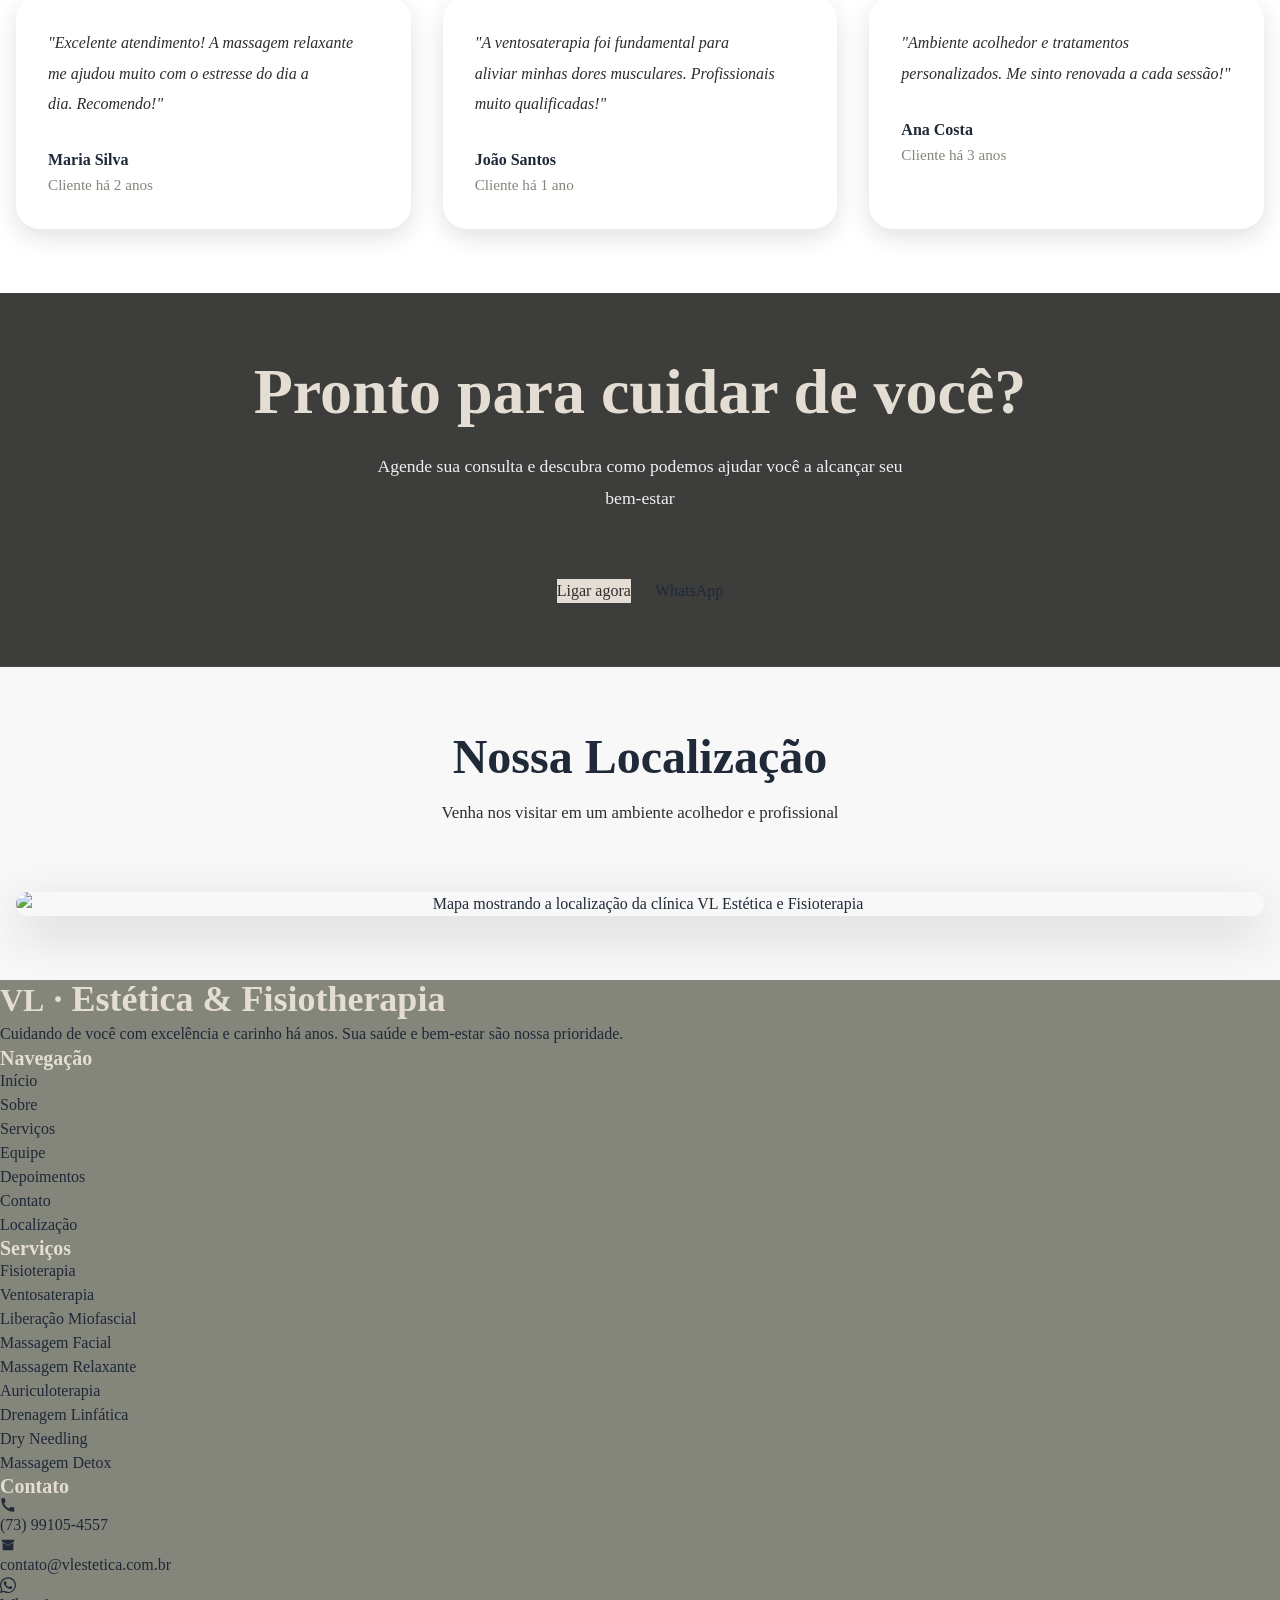
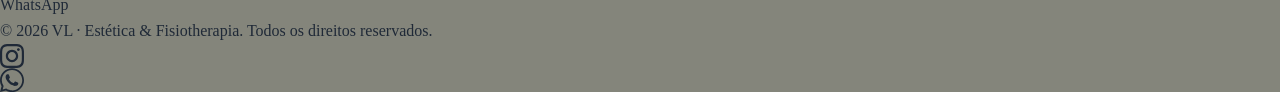
==== commit 8d1d8fed: "refactor: improve location section accessibility and map link semantics" ====
--- a/index.html
+++ b/index.html
@@ -683,6 +683,7 @@
       <section class="location-section" id="location">
         <div class="location-container">
           <h2 class="location-title">Nossa Localização</h2>
+
           <p class="location-subtitle">
             Venha nos visitar em um ambiente acolhedor e profissional
           </p>
@@ -693,10 +694,11 @@
               target="_blank"
               rel="noopener noreferrer"
               class="btn-route"
+              aria-label="Abrir rota no Google Maps para a clínica VL Estética e Fisioterapia"
             >
               <img
                 src="assets/img/vl-final-map.png"
-                alt="Localização da clínica VL Estética & Fisioterapia"
+                alt="Mapa mostrando a localização da clínica VL Estética e Fisioterapia"
                 class="map-image"
                 loading="lazy"
               />
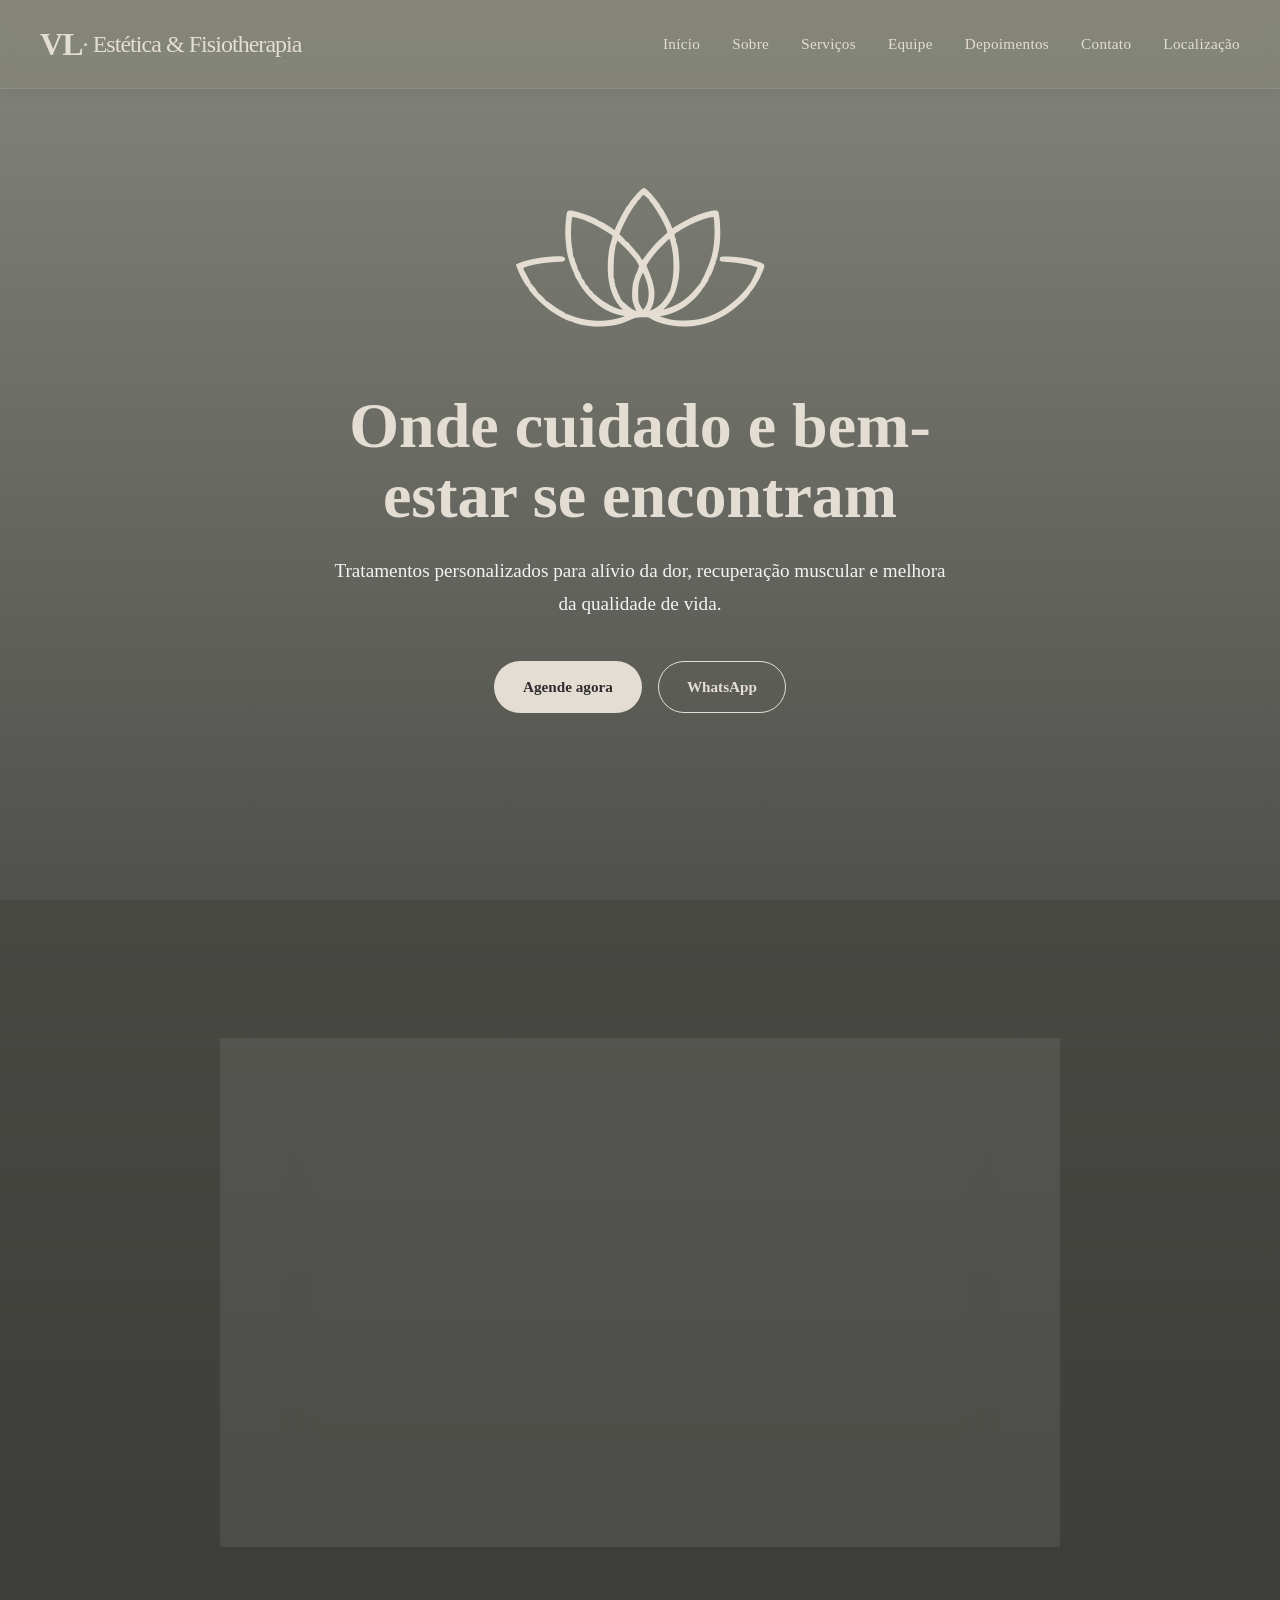
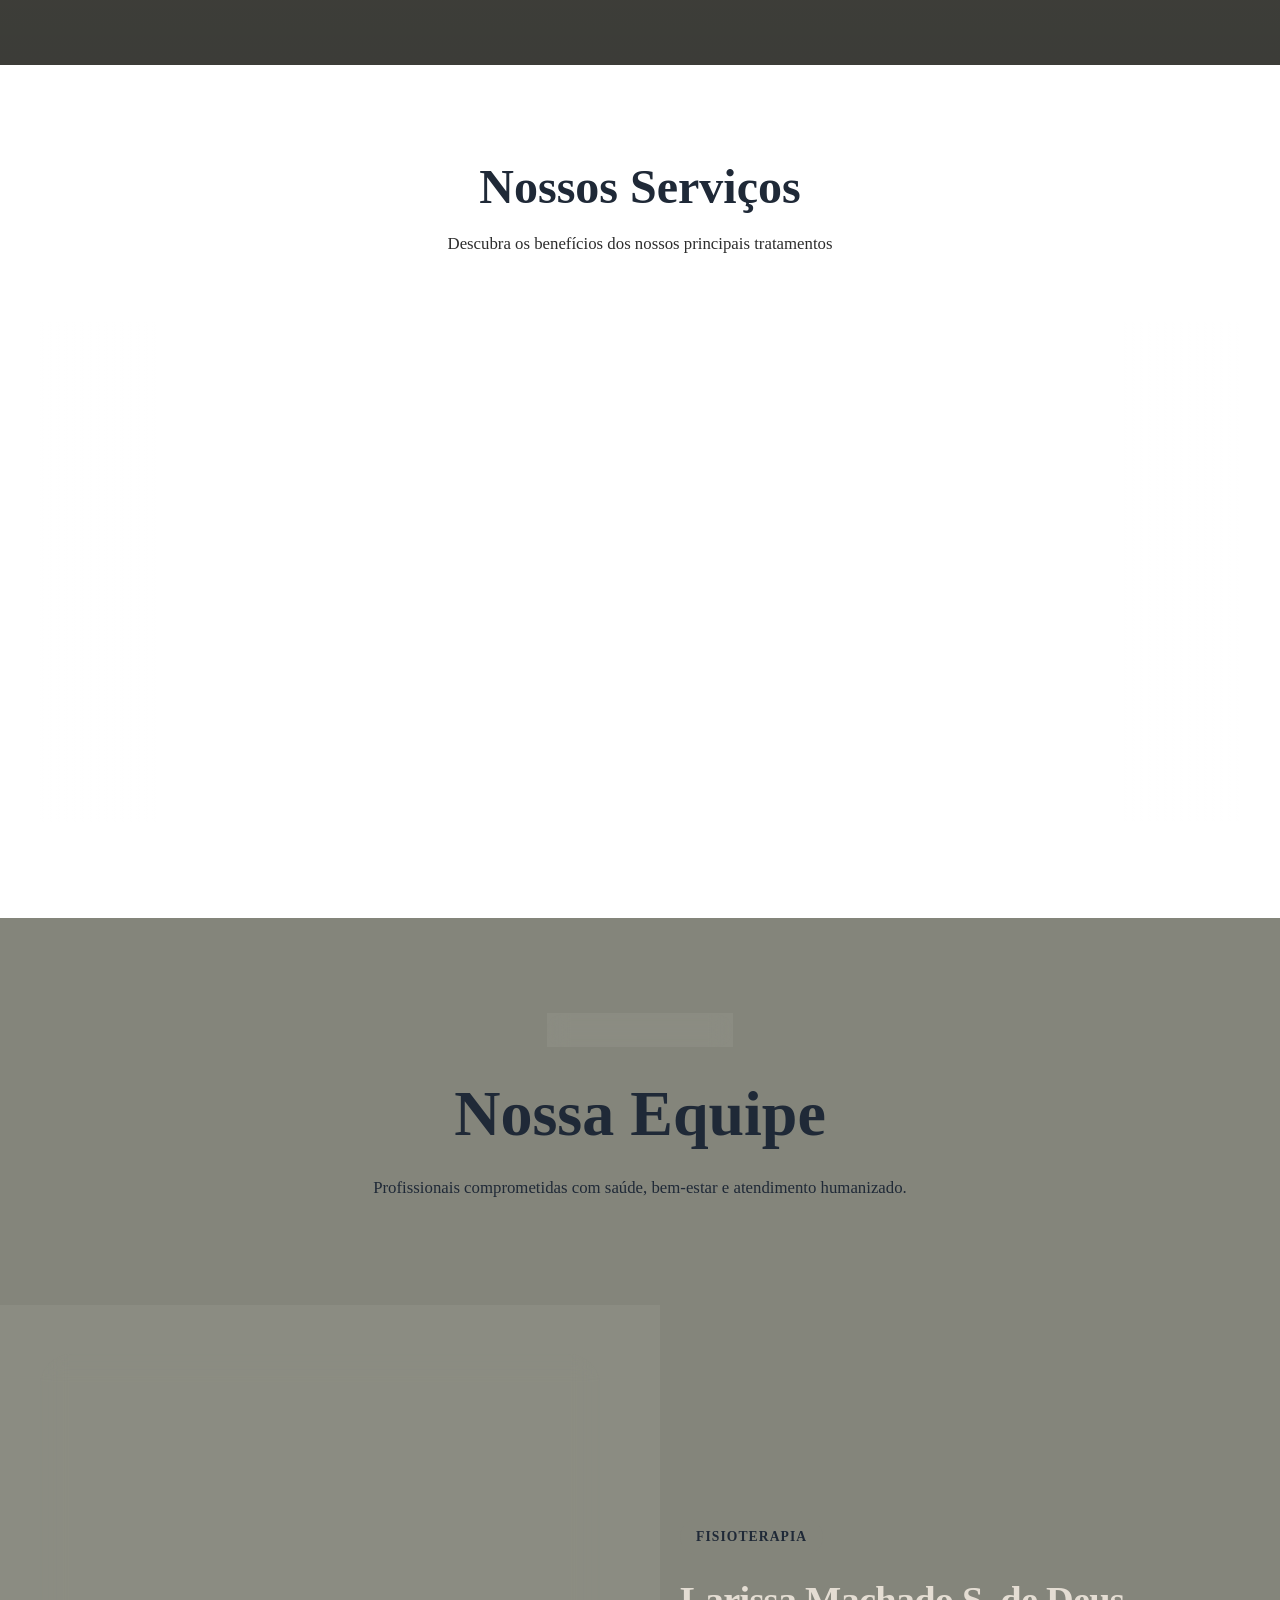
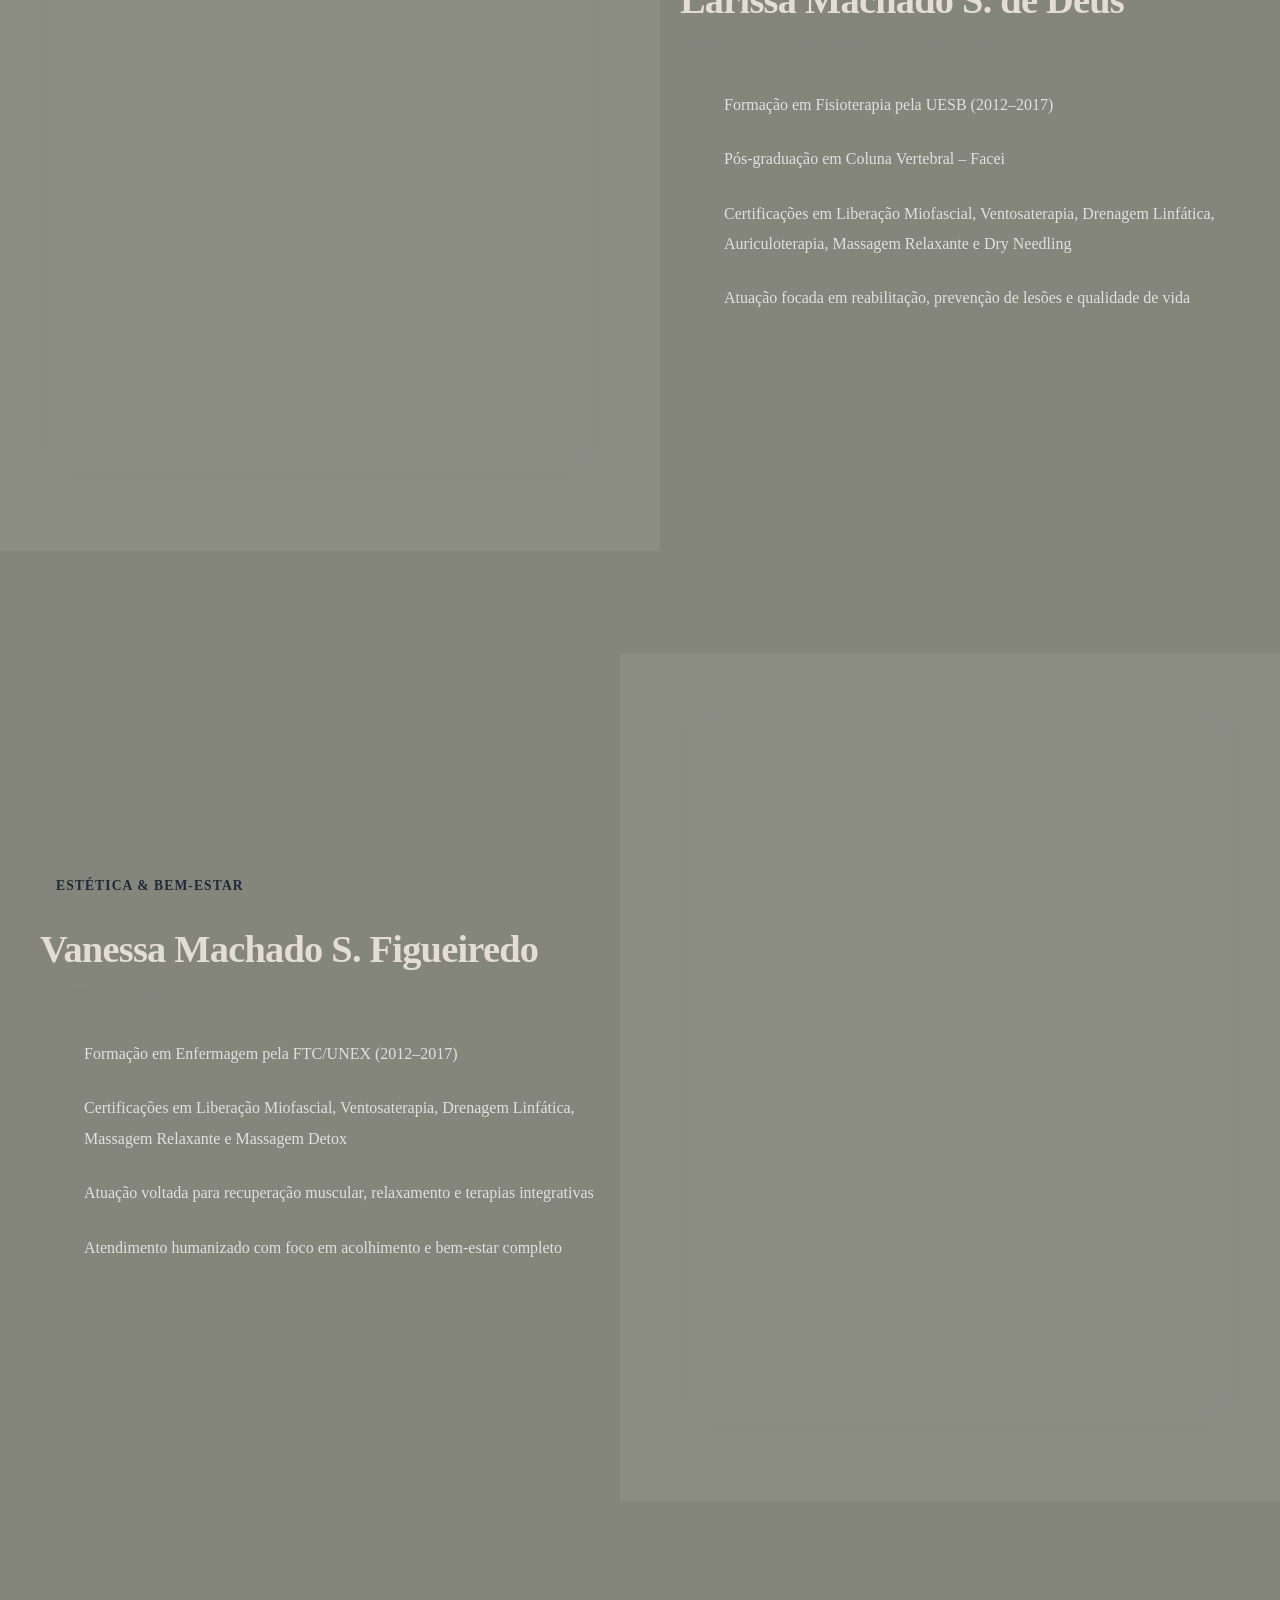
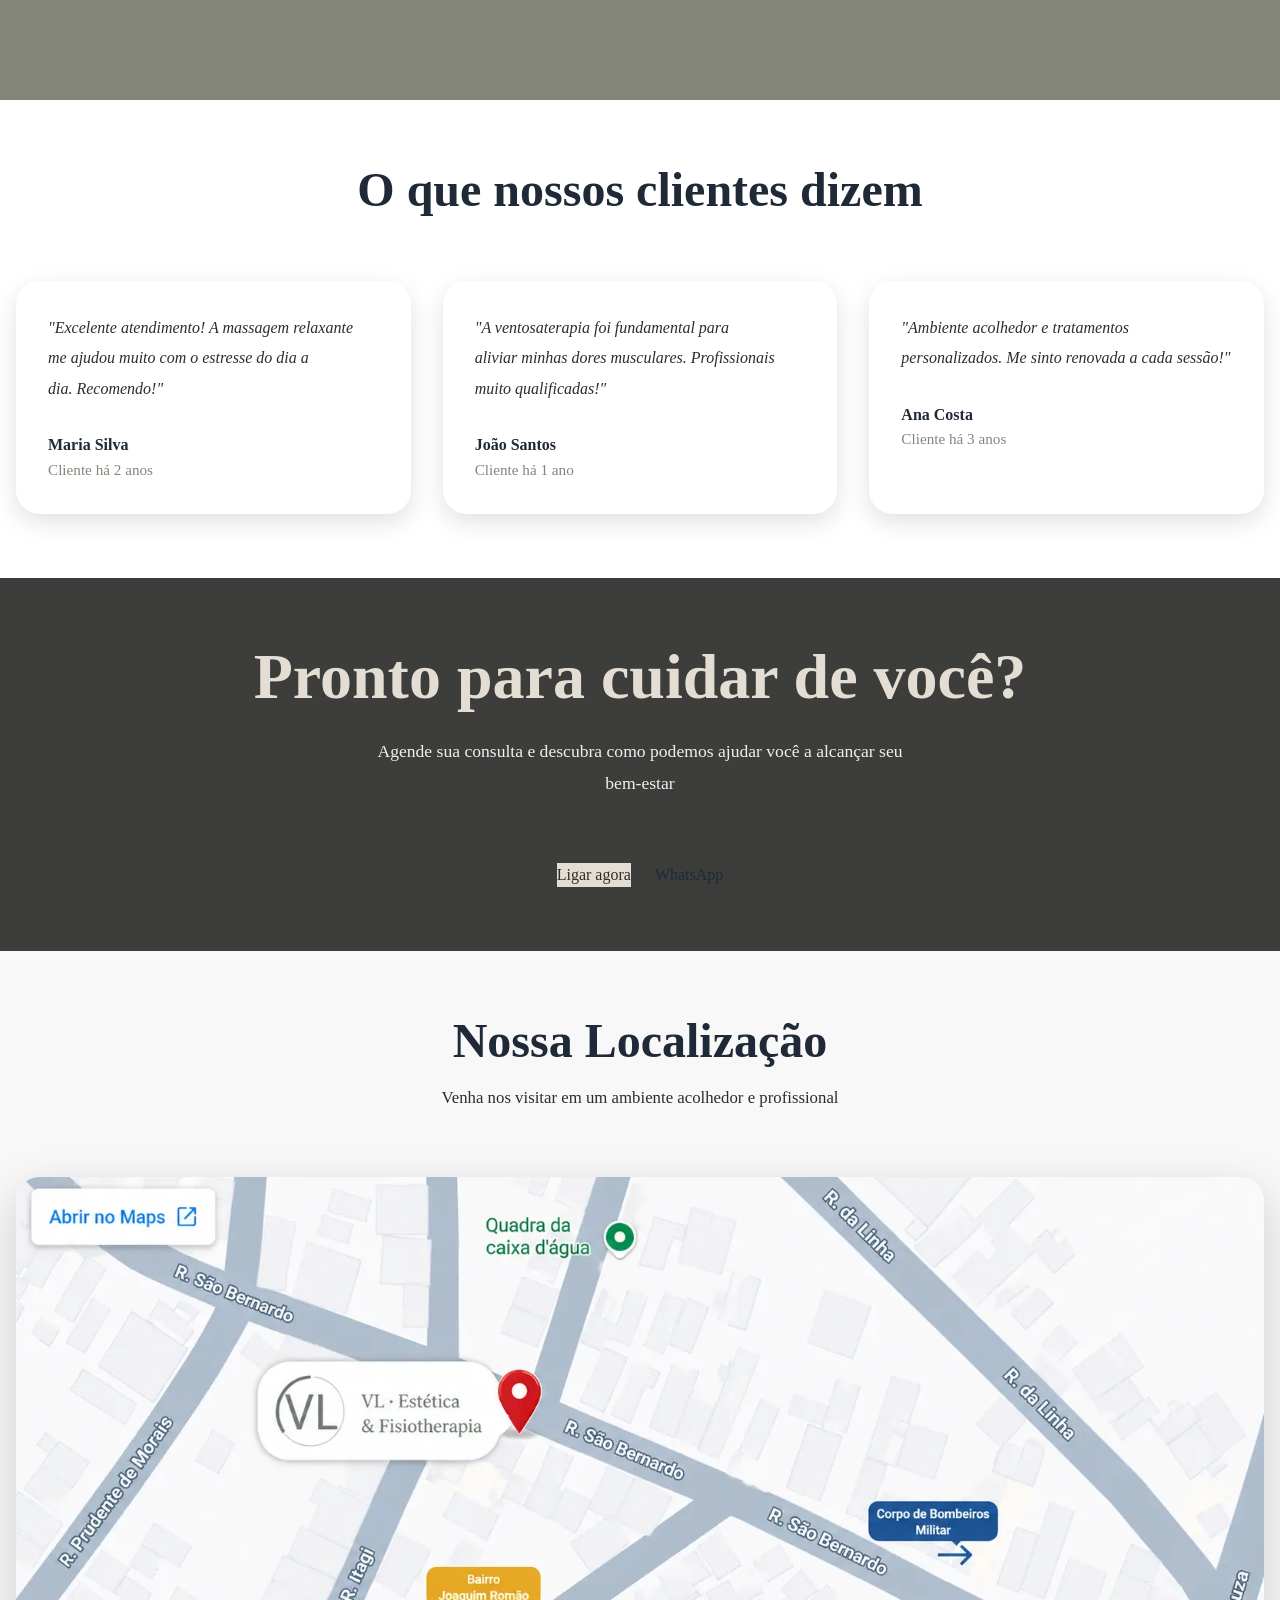
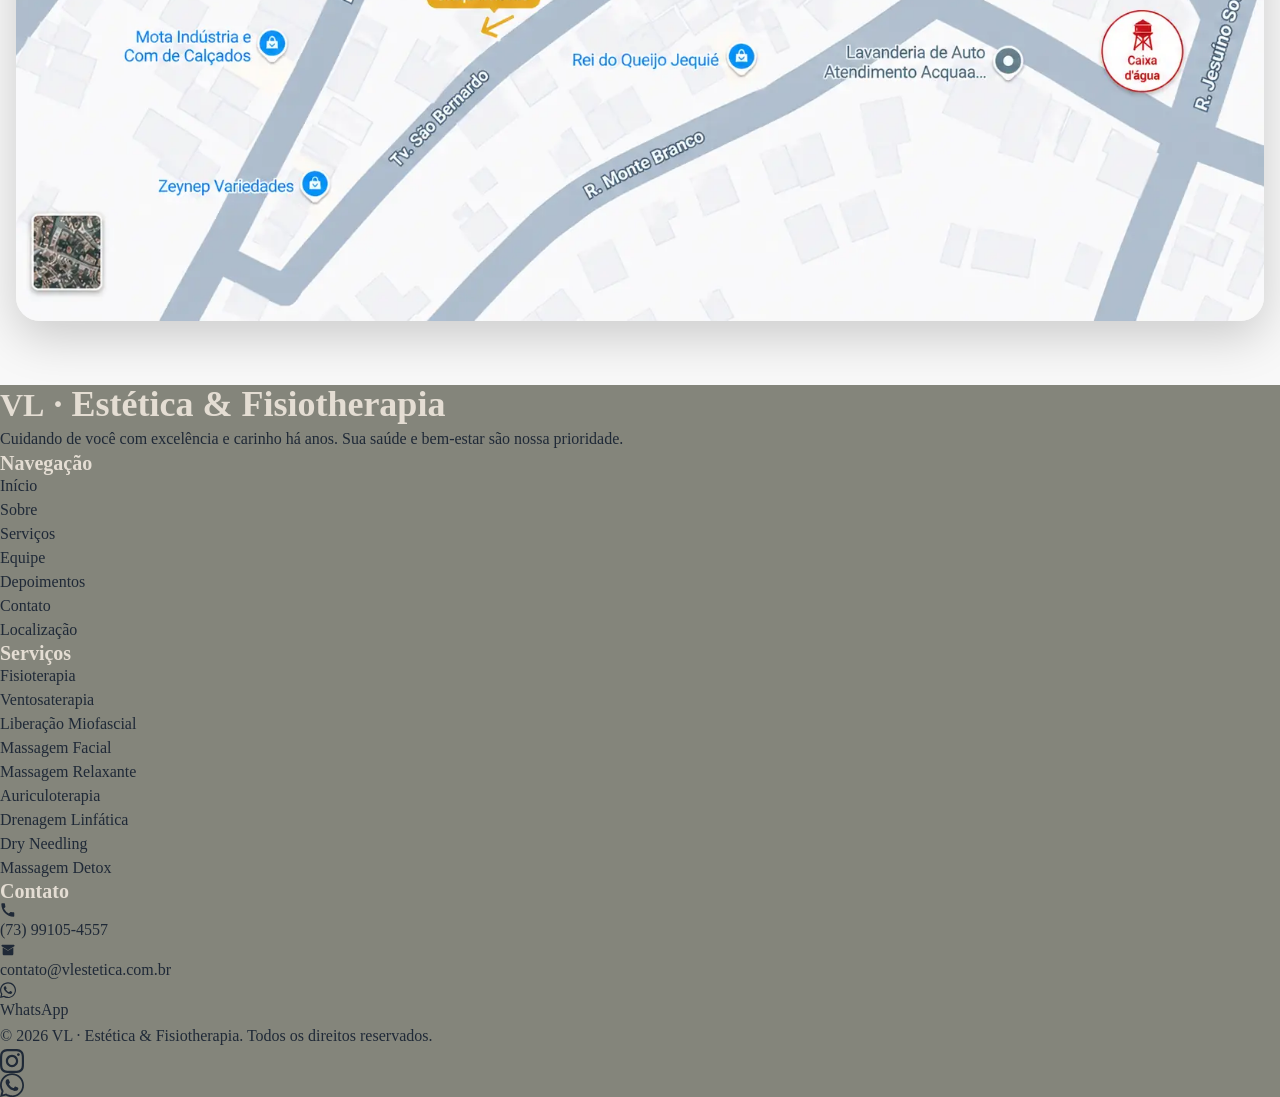
==== commit a89edcec: "refactor: improve section badge styling and enhance visual hierarchy in team header" ====
--- a/index.html
+++ b/index.html
@@ -697,7 +697,7 @@
               aria-label="Abrir rota no Google Maps para a clínica VL Estética e Fisioterapia"
             >
               <img
-                src="assets/img/vl-final-map.png"
+                src="assets/img/vl-final-map.webp"
                 alt="Mapa mostrando a localização da clínica VL Estética e Fisioterapia"
                 class="map-image"
                 loading="lazy"
